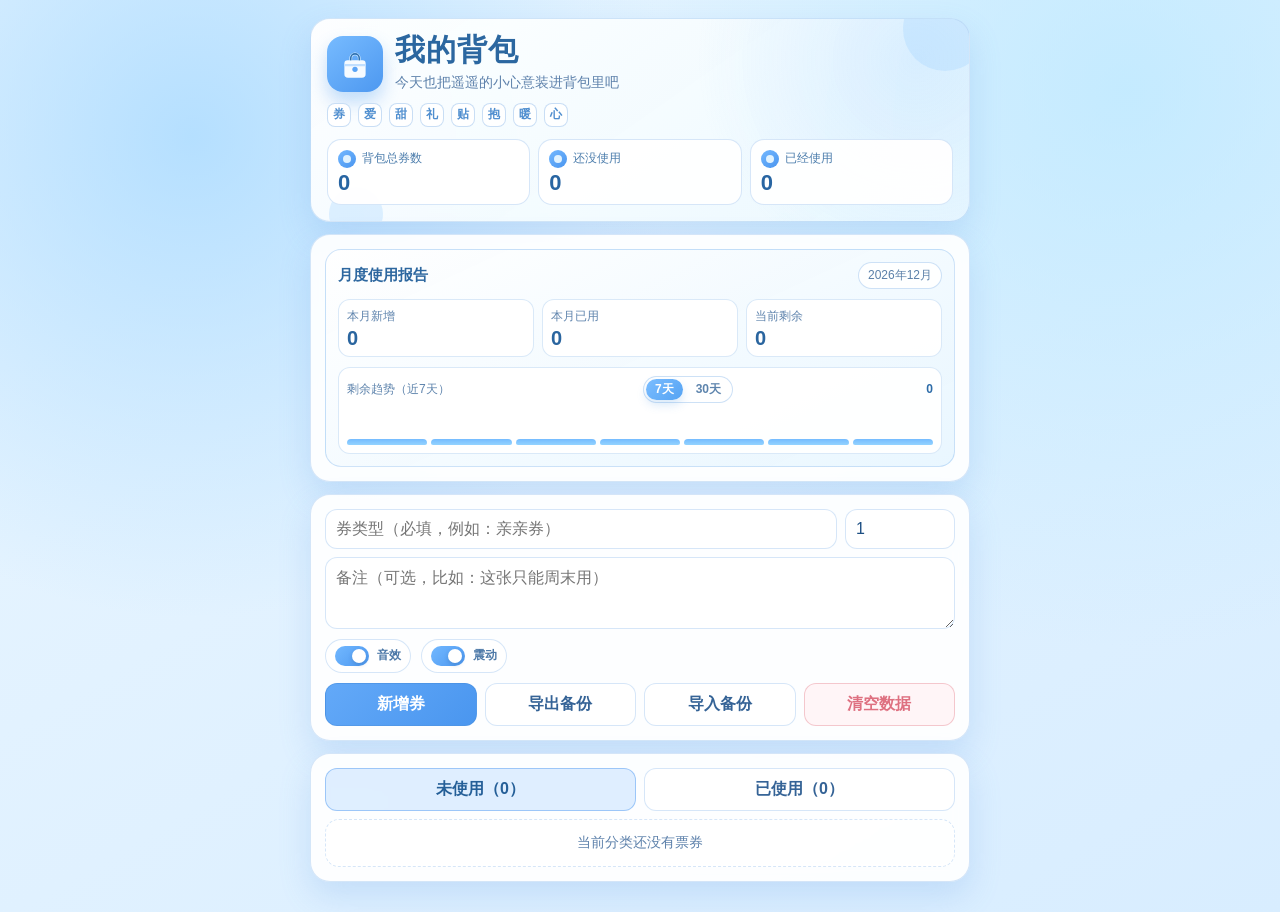
==== index.html @ 121c1538 "up" ====
<!doctype html>
<html lang="zh-CN">
<head>
  <meta charset="UTF-8" />
  <meta name="viewport" content="width=device-width,initial-scale=1,viewport-fit=cover" />
  <title>我的背包</title>
  <meta name="theme-color" content="#7cb8ff" />
  <meta name="apple-mobile-web-app-capable" content="yes" />
  <meta name="apple-mobile-web-app-status-bar-style" content="default" />
  <meta name="apple-mobile-web-app-title" content="我的背包" />
  <link rel="manifest" href="manifest.webmanifest" />
  <link rel="apple-touch-icon" href="icons/apple-touch-icon.png" />
  <style>
    :root {
      --bg-a: #eaf6ff;
      --bg-b: #d8edff;
      --card: rgba(255, 255, 255, 0.92);
      --line: rgba(92, 156, 226, 0.25);
      --text: #1d4f83;
      --sub: #5d81ab;
      --primary: #63a9f8;
      --primary-deep: #4a96ef;
      --used: #eef2f6;
      --used-line: #d5dde7;
      --danger: #de7080;
      --radius: 20px;
      --shadow: 0 14px 32px rgba(89, 152, 224, 0.2);
    }

    * { box-sizing: border-box; }

    body {
      margin: 0;
      min-height: 100vh;
      font-family: "PingFang SC", "Hiragino Sans GB", "Microsoft YaHei", sans-serif;
      color: var(--text);
      background:
        radial-gradient(circle at 15% 15%, rgba(164, 216, 255, 0.75), transparent 36%),
        radial-gradient(circle at 88% 10%, rgba(178, 230, 255, 0.62), transparent 40%),
        linear-gradient(150deg, var(--bg-a), var(--bg-b));
      padding: 18px 14px 30px;
      display: flex;
      justify-content: center;
    }

    .app {
      width: 100%;
      max-width: 660px;
      display: grid;
      gap: 12px;
    }

    .panel {
      background: var(--card);
      border: 1px solid var(--line);
      border-radius: var(--radius);
      box-shadow: var(--shadow);
      padding: 14px;
      backdrop-filter: blur(8px);
      -webkit-backdrop-filter: blur(8px);
    }

    .hero {
      position: relative;
      overflow: hidden;
      padding: 16px;
      background:
        radial-gradient(circle at 92% 20%, rgba(122, 189, 255, 0.2), transparent 35%),
        linear-gradient(145deg, rgba(255, 255, 255, 0.96), rgba(235, 248, 255, 0.95));
    }

    .hero::before,
    .hero::after {
      content: "";
      position: absolute;
      border-radius: 50%;
      pointer-events: none;
    }

    .hero::before {
      width: 84px;
      height: 84px;
      background: rgba(142, 204, 255, 0.25);
      top: -32px;
      right: -18px;
    }

    .hero::after {
      width: 54px;
      height: 54px;
      background: rgba(123, 191, 255, 0.22);
      bottom: -20px;
      left: 18px;
    }

    .hero-main {
      display: flex;
      align-items: center;
      gap: 12px;
      position: relative;
      z-index: 1;
    }

    .logo-wrap {
      width: 56px;
      height: 56px;
      border-radius: 16px;
      background: linear-gradient(140deg, #77bbff, #4d98f0);
      display: grid;
      place-items: center;
      box-shadow: 0 10px 18px rgba(73, 149, 239, 0.32);
      flex: 0 0 auto;
    }

    .title {
      margin: 0;
      font-size: 30px;
      line-height: 1;
      letter-spacing: 1px;
      color: #2b67a0;
    }

    .subtitle {
      margin: 8px 0 0;
      color: var(--sub);
      font-size: 14px;
      line-height: 1.4;
    }

    .icon-strip {
      margin-top: 10px;
      display: flex;
      gap: 7px;
      flex-wrap: wrap;
      position: relative;
      z-index: 1;
    }

    .mini-icon {
      width: 24px;
      height: 24px;
      border-radius: 8px;
      border: 1px solid rgba(89, 153, 224, 0.32);
      background: rgba(255, 255, 255, 0.95);
      display: grid;
      place-items: center;
      font-size: 12px;
      color: #4f8ecf;
      font-weight: 700;
    }

    .stats-grid {
      margin-top: 12px;
      display: grid;
      grid-template-columns: repeat(3, minmax(0, 1fr));
      gap: 8px;
      position: relative;
      z-index: 1;
    }

    .stat-card {
      border: 1px solid var(--line);
      border-radius: 14px;
      background: rgba(255, 255, 255, 0.96);
      padding: 10px;
      display: grid;
      gap: 4px;
    }

    .stat-top {
      display: flex;
      align-items: center;
      gap: 6px;
      color: #4c7dac;
      font-size: 12px;
    }

    .stat-num {
      font-size: 22px;
      font-weight: 700;
      color: #2865a2;
      line-height: 1;
    }

    .report {
      border-radius: 16px;
      border: 1px solid rgba(98, 163, 231, 0.3);
      background: linear-gradient(155deg, rgba(255,255,255,0.96), rgba(232, 246, 255, 0.95));
      padding: 12px;
      display: grid;
      gap: 10px;
    }

    .report-head {
      display: flex;
      justify-content: space-between;
      align-items: center;
      gap: 8px;
      flex-wrap: wrap;
    }

    .report-title {
      margin: 0;
      color: #2d679f;
      font-size: 15px;
      font-weight: 700;
    }

    .report-month {
      font-size: 12px;
      color: #5b80a9;
      background: rgba(255, 255, 255, 0.92);
      border: 1px solid rgba(113, 169, 228, 0.35);
      border-radius: 999px;
      padding: 4px 9px;
    }

    .report-grid {
      display: grid;
      grid-template-columns: repeat(3, minmax(0, 1fr));
      gap: 8px;
    }

    .report-box {
      background: rgba(255, 255, 255, 0.95);
      border: 1px solid rgba(113, 169, 228, 0.26);
      border-radius: 12px;
      padding: 8px;
      display: grid;
      gap: 3px;
    }

    .report-k {
      color: #5f84ad;
      font-size: 12px;
    }

    .report-v {
      color: #2a659f;
      font-weight: 700;
      font-size: 20px;
      line-height: 1;
    }

    .trend-wrap {
      background: rgba(255, 255, 255, 0.95);
      border: 1px solid rgba(113, 169, 228, 0.26);
      border-radius: 12px;
      padding: 8px;
      display: grid;
      gap: 6px;
    }

    .trend-label {
      display: flex;
      justify-content: space-between;
      align-items: center;
      font-size: 12px;
      color: #5d83ac;
      gap: 8px;
      flex-wrap: wrap;
    }

    .trend-value {
      font-weight: 700;
      color: #2d6ca8;
    }

    .trend-value.up {
      color: #2f8f68;
    }

    .trend-value.down {
      color: #cb6e79;
    }

    .trend-bars {
      height: 36px;
      display: flex;
      align-items: flex-end;
      gap: 4px;
    }

    .trend-tools {
      display: inline-flex;
      align-items: center;
      gap: 4px;
      border: 1px solid rgba(113, 169, 228, 0.35);
      border-radius: 999px;
      background: rgba(255, 255, 255, 0.92);
      padding: 2px;
    }

    .trend-btn {
      border: none;
      border-radius: 999px;
      background: transparent;
      color: #5d84ad;
      font-size: 12px;
      font-weight: 700;
      padding: 4px 9px;
      line-height: 1.1;
    }

    .trend-btn.active {
      background: linear-gradient(135deg, #7bbdff, #55a3f3);
      color: #fff;
      box-shadow: 0 5px 10px rgba(81, 153, 226, 0.22);
    }

    .trend-bar {
      flex: 1;
      min-width: 6px;
      border-radius: 6px 6px 3px 3px;
      background: linear-gradient(180deg, rgba(109, 184, 255, 0.95), rgba(121, 200, 255, 0.8));
      height: 8px;
    }

    .ico {
      width: 18px;
      height: 18px;
      border-radius: 50%;
      background: linear-gradient(140deg, #73b8ff, #4a95ef);
      position: relative;
      flex: 0 0 auto;
    }

    .ico::after {
      content: "";
      width: 8px;
      height: 8px;
      border-radius: 50%;
      background: #dff2ff;
      position: absolute;
      top: 50%;
      left: 50%;
      transform: translate(-50%, -50%);
    }

    .form-grid {
      display: grid;
      grid-template-columns: 1fr 110px;
      gap: 8px;
      margin-bottom: 8px;
    }

    .form-grid-2 {
      display: grid;
      grid-template-columns: 1fr;
      gap: 8px;
      margin-bottom: 10px;
    }

    .setting-row {
      display: flex;
      gap: 10px;
      flex-wrap: wrap;
      margin: 2px 0 10px;
    }

    .switch {
      border: 1px solid var(--line);
      border-radius: 999px;
      background: rgba(255, 255, 255, 0.94);
      padding: 6px 9px;
      display: inline-flex;
      align-items: center;
      gap: 8px;
      color: #4d79a8;
      font-size: 12px;
      font-weight: 700;
      cursor: pointer;
      user-select: none;
    }

    .switch input {
      display: none;
    }

    .switch-track {
      width: 34px;
      height: 20px;
      border-radius: 999px;
      background: #cad9ea;
      position: relative;
      transition: 180ms ease;
      flex: 0 0 auto;
    }

    .switch-track::after {
      content: "";
      width: 14px;
      height: 14px;
      border-radius: 50%;
      background: #fff;
      position: absolute;
      top: 3px;
      left: 3px;
      box-shadow: 0 2px 4px rgba(37, 79, 125, 0.22);
      transition: 180ms ease;
    }

    .switch input:checked + .switch-track {
      background: linear-gradient(135deg, #72b8ff, #4d98f0);
    }

    .switch input:checked + .switch-track::after {
      left: 17px;
    }

    input,
    textarea,
    button {
      font: inherit;
    }

    input,
    textarea {
      width: 100%;
      border: 1px solid var(--line);
      border-radius: 12px;
      background: #fff;
      padding: 10px;
      color: var(--text);
      outline: none;
    }

    input:focus,
    textarea:focus {
      border-color: rgba(74, 150, 239, 0.65);
      box-shadow: 0 0 0 3px rgba(111, 175, 252, 0.22);
    }

    textarea {
      min-height: 72px;
      resize: vertical;
    }

    .btn-row {
      display: grid;
      grid-template-columns: repeat(4, minmax(0, 1fr));
      gap: 8px;
    }

    button {
      border: 1px solid var(--line);
      border-radius: 12px;
      background: rgba(255, 255, 255, 0.95);
      padding: 10px 8px;
      color: #356396;
      font-weight: 600;
      cursor: pointer;
    }

    button.primary {
      background: linear-gradient(135deg, var(--primary), var(--primary-deep));
      color: #fff;
      border-color: rgba(76, 145, 223, 0.55);
    }

    button.danger {
      color: var(--danger);
      border-color: rgba(223, 111, 127, 0.35);
      background: #fff5f7;
    }

    .tabs {
      display: grid;
      grid-template-columns: 1fr 1fr;
      gap: 8px;
      margin-bottom: 8px;
    }

    .tab.active {
      background: rgba(108, 177, 255, 0.2);
      border-color: rgba(74, 150, 239, 0.45);
      color: #255f98;
    }

    .list {
      display: grid;
      gap: 8px;
    }

    .card {
      border: 1px solid var(--line);
      border-left: 5px solid var(--accent, #75baff);
      border-radius: 14px;
      background: #fff;
      padding: 12px 12px 10px;
      display: grid;
      gap: 8px;
      position: relative;
      overflow: hidden;
    }

    .card::before {
      content: "";
      position: absolute;
      right: -18px;
      top: -18px;
      width: 58px;
      height: 58px;
      border-radius: 50%;
      background: rgba(140, 203, 255, 0.15);
      pointer-events: none;
    }

    .card.rarity-common {
      --accent: #8fb0d1;
      border-color: #cad6e4;
    }

    .card.rarity-rare {
      --accent: #4f9bf2;
      border-color: rgba(79, 155, 242, 0.45);
      box-shadow: 0 8px 18px rgba(90, 164, 244, 0.18);
    }

    .card.rarity-epic {
      --accent: #8f7cf1;
      border-color: rgba(146, 126, 243, 0.55);
      box-shadow: 0 10px 20px rgba(141, 124, 240, 0.22);
    }

    .card.rarity-legendary {
      --accent: #f4b652;
      border-color: rgba(244, 183, 83, 0.58);
      box-shadow: 0 12px 22px rgba(244, 185, 85, 0.24);
    }

    .card.rarity-legendary::after {
      content: "";
      position: absolute;
      inset: 0;
      background-image: linear-gradient(120deg, rgba(255, 218, 160, 0.08) 0%, rgba(255, 236, 192, 0.44) 45%, rgba(255, 208, 129, 0.08) 100%);
      background-repeat: no-repeat;
      background-size: 220px 100%;
      background-position: -170px 0;
      pointer-events: none;
    }

    .card.enter.rarity-rare {
      animation: rarity-enter-rare 500ms cubic-bezier(.2,.8,.2,1) both;
    }

    .card.enter.rarity-epic {
      animation: rarity-enter-epic 560ms cubic-bezier(.2,.8,.2,1) both;
    }

    .card.enter.rarity-legendary {
      animation: rarity-enter-legendary 640ms cubic-bezier(.2,.8,.2,1) both;
    }

    .card.enter.rarity-legendary::after {
      animation: legendary-sheen 1200ms ease-out both;
    }

    @keyframes rarity-enter-rare {
      0% { opacity: 0; transform: translateY(8px) scale(0.98); }
      60% { opacity: 1; transform: translateY(-2px) scale(1.01); }
      100% { opacity: 1; transform: translateY(0) scale(1); }
    }

    @keyframes rarity-enter-epic {
      0% { opacity: 0; transform: translateY(10px) scale(0.96); filter: saturate(0.8); }
      60% { opacity: 1; transform: translateY(-3px) scale(1.02); filter: saturate(1.12); }
      100% { opacity: 1; transform: translateY(0) scale(1); filter: saturate(1); }
    }

    @keyframes rarity-enter-legendary {
      0% { opacity: 0; transform: translateY(12px) scale(0.94); }
      50% { opacity: 1; transform: translateY(-4px) scale(1.03); }
      100% { opacity: 1; transform: translateY(0) scale(1); }
    }

    @keyframes legendary-sheen {
      0% { background-position: -170px 0; opacity: 0.15; }
      20% { opacity: 0.42; }
      100% { background-position: 200px 0; opacity: 0.12; }
    }

    .ticket-notch {
      position: absolute;
      top: 42px;
      width: 16px;
      height: 16px;
      border-radius: 50%;
      background: #d8edff;
      border: 1px solid rgba(140, 183, 220, 0.35);
      pointer-events: none;
    }

    .ticket-notch.left {
      left: -9px;
    }

    .ticket-notch.right {
      right: -9px;
    }

    .ticket-perf {
      position: absolute;
      left: 14px;
      right: 14px;
      top: 49px;
      border-top: 1px dashed rgba(128, 174, 220, 0.65);
      pointer-events: none;
    }

    .ticket-corner {
      position: absolute;
      right: -24px;
      top: 9px;
      transform: rotate(33deg);
      background: linear-gradient(145deg, #93cbff, #5ca8f6);
      color: #f8fcff;
      font-size: 10px;
      letter-spacing: 1px;
      font-weight: 700;
      padding: 3px 24px;
      box-shadow: 0 7px 12px rgba(70, 142, 220, 0.25);
      pointer-events: none;
    }

    .card.rarity-common .ticket-corner {
      background: linear-gradient(145deg, #adc0d6, #8ea8c5);
    }

    .card.rarity-rare .ticket-corner {
      background: linear-gradient(145deg, #72b7ff, #4b9cf3);
    }

    .card.rarity-epic .ticket-corner {
      background: linear-gradient(145deg, #a092ff, #7f73e9);
    }

    .card.rarity-legendary .ticket-corner {
      background: linear-gradient(145deg, #ffcf72, #f2ad3c);
      color: #fffaf1;
    }

    .card.used {
      background: var(--used);
      border-color: var(--used-line);
      border-left-color: var(--accent, #9bb6d1);
      color: #69798d;
    }

    .line {
      display: flex;
      justify-content: space-between;
      gap: 8px;
      align-items: center;
      flex-wrap: wrap;
    }

    .ticket-name {
      display: flex;
      align-items: center;
      gap: 6px;
      font-weight: 700;
    }

    .ticket-name .icon {
      width: 18px;
      height: 18px;
      border-radius: 50%;
      background: linear-gradient(140deg, #6fb5ff, #4c94ed);
      position: relative;
      flex: 0 0 auto;
    }

    .ticket-name .icon::after {
      content: "";
      width: 7px;
      height: 7px;
      border-radius: 50%;
      background: #dff2ff;
      position: absolute;
      top: 50%;
      left: 50%;
      transform: translate(-50%, -50%);
    }

    .ticket-stamp {
      width: 30px;
      height: 30px;
      border-radius: 10px;
      border: 1px solid rgba(255, 255, 255, 0.7);
      background: var(--stamp-bg, linear-gradient(145deg, #7abfff, #4d98f0));
      box-shadow: 0 8px 15px rgba(78, 145, 220, 0.25);
      display: grid;
      place-items: center;
      color: #fff;
      font-size: 13px;
      font-weight: 700;
      position: relative;
      isolation: isolate;
      overflow: hidden;
      flex: 0 0 auto;
    }

    .ticket-stamp svg {
      width: 18px;
      height: 18px;
      display: block;
      fill: currentColor;
      stroke: currentColor;
      stroke-width: 1.8;
      stroke-linecap: round;
      stroke-linejoin: round;
    }

    .ticket-stamp::before {
      content: "";
      position: absolute;
      inset: 0;
      background-image: var(--stamp-pattern, linear-gradient(135deg, rgba(255,255,255,0.3), transparent 60%));
      opacity: 0.55;
      z-index: -1;
    }

    .card.used .ticket-stamp {
      filter: grayscale(0.55);
      box-shadow: none;
    }

    .pill-used {
      display: inline-block;
      border-radius: 999px;
      border: 1px solid #b8c1cd;
      background: #f5f7fa;
      color: #7b8797;
      font-size: 12px;
      padding: 5px 10px;
    }

    .meta {
      font-size: 12px;
      color: var(--sub);
      display: grid;
      gap: 4px;
    }

    .card.used .meta {
      color: #8090a3;
    }

    .remark {
      font-size: 13px;
      line-height: 1.4;
      color: #3f6f9f;
      white-space: pre-wrap;
      word-break: break-word;
    }

    .card.used .remark {
      color: #728399;
    }

    .empty {
      border: 1px dashed var(--line);
      border-radius: 14px;
      padding: 14px;
      text-align: center;
      color: var(--sub);
      font-size: 14px;
      background: rgba(255, 255, 255, 0.7);
    }

    .fx-layer {
      pointer-events: none;
      position: fixed;
      inset: 0;
      overflow: hidden;
      z-index: 20;
    }

    .particle {
      position: absolute;
      width: 8px;
      height: 8px;
      opacity: 0;
      animation: particle-fall 850ms ease-out forwards;
    }

    .particle.star {
      width: 10px;
      height: 10px;
      clip-path: polygon(50% 0%, 61% 36%, 98% 36%, 69% 57%, 79% 94%, 50% 72%, 21% 94%, 31% 57%, 2% 36%, 39% 36%);
      border-radius: 0;
      box-shadow: 0 0 6px rgba(109, 180, 255, 0.45);
    }

    .particle.bubble {
      width: 9px;
      height: 9px;
      border-radius: 50%;
      border: 1px solid rgba(255, 255, 255, 0.65);
      box-shadow: inset 0 0 3px rgba(255, 255, 255, 0.5);
    }

    .fly-ticket {
      position: fixed;
      width: 52px;
      height: 30px;
      border-radius: 9px;
      border: 1px solid rgba(101, 173, 248, 0.55);
      background:
        linear-gradient(165deg, rgba(255,255,255,0.95), rgba(222, 243, 255, 0.96));
      box-shadow: 0 8px 15px rgba(58, 124, 196, 0.2);
      pointer-events: none;
      z-index: 28;
      animation: fly-ticket 620ms cubic-bezier(.22,.8,.22,1) forwards;
    }

    .fly-ticket::before {
      content: "";
      position: absolute;
      left: 9px;
      right: 9px;
      top: 14px;
      border-top: 1px dashed rgba(106, 168, 231, 0.8);
    }

    @keyframes fly-ticket {
      0% {
        transform: translate3d(0, 0, 0) scale(0.9) rotate(0deg);
        opacity: 0;
      }
      20% {
        opacity: 0.98;
      }
      100% {
        transform: translate3d(var(--tx), var(--ty), 0) scale(0.5) rotate(var(--rot));
        opacity: 0;
      }
    }

    @keyframes particle-fall {
      0% {
        transform: translate3d(0, 0, 0) scale(1);
        opacity: 0.95;
      }
      100% {
        transform: translate3d(var(--dx), var(--dy), 0) rotate(var(--rot)) scale(0.72);
        opacity: 0;
      }
    }

    .password-mask {
      position: fixed;
      inset: 0;
      background: rgba(14, 39, 66, 0.44);
      display: grid;
      place-items: center;
      z-index: 50;
      padding: 16px;
    }

    .password-mask[hidden] {
      display: none;
    }

    .password-dialog {
      width: min(380px, 100%);
      background: #fff;
      border-radius: 16px;
      border: 1px solid rgba(89, 153, 224, 0.28);
      box-shadow: 0 18px 40px rgba(20, 69, 115, 0.28);
      padding: 14px;
      display: grid;
      gap: 8px;
    }

    .password-title {
      margin: 0;
      color: #2f689e;
      font-size: 17px;
    }

    .password-help {
      margin: 0;
      color: #5d81ab;
      font-size: 13px;
    }

    .password-actions {
      display: grid;
      grid-template-columns: 1fr 1fr;
      gap: 8px;
      margin-top: 2px;
    }

    @media (max-width: 560px) {
      .title {
        font-size: 26px;
      }

      .stats-grid {
        grid-template-columns: 1fr;
      }

      .report-grid {
        grid-template-columns: 1fr;
      }

      .btn-row {
        grid-template-columns: repeat(2, minmax(0, 1fr));
      }

      .form-grid {
        grid-template-columns: 1fr;
      }
    }
  </style>
</head>
<body>
  <div id="fxLayer" class="fx-layer"></div>
  <main class="app">
    <section class="panel hero">
      <div class="hero-main">
        <div class="logo-wrap" aria-hidden="true">
          <svg viewBox="0 0 64 64" width="34" height="34" role="img">
            <path d="M18 25h28a6 6 0 0 1 6 6v20a7 7 0 0 1-7 7H19a7 7 0 0 1-7-7V31a6 6 0 0 1 6-6z" fill="#f6fbff" />
            <path d="M24 24v-3a8 8 0 1 1 16 0v3" fill="none" stroke="#dff2ff" stroke-width="5" stroke-linecap="round" />
            <path d="M24 24v-3a8 8 0 1 1 16 0v3" fill="none" stroke="#2f72b2" stroke-width="3" stroke-linecap="round" />
            <path d="M12 34h40" stroke="#c0dfff" stroke-width="4" />
            <circle cx="32" cy="42" r="5" fill="#5aa4f6" />
          </svg>
        </div>
        <div>
          <h1 class="title">我的背包</h1>
          <p class="subtitle">今天也把遥遥的小心意装进背包里吧</p>
        </div>
      </div>

      <div class="icon-strip" aria-hidden="true">
        <span class="mini-icon">券</span>
        <span class="mini-icon">爱</span>
        <span class="mini-icon">甜</span>
        <span class="mini-icon">礼</span>
        <span class="mini-icon">贴</span>
        <span class="mini-icon">抱</span>
        <span class="mini-icon">暖</span>
        <span class="mini-icon">心</span>
      </div>

      <div class="stats-grid">
        <article class="stat-card">
          <div class="stat-top"><span class="ico" aria-hidden="true"></span>背包总券数</div>
          <div class="stat-num" id="totalCount">0</div>
        </article>
        <article class="stat-card">
          <div class="stat-top"><span class="ico" aria-hidden="true"></span>还没使用</div>
          <div class="stat-num" id="newCount">0</div>
        </article>
        <article class="stat-card">
          <div class="stat-top"><span class="ico" aria-hidden="true"></span>已经使用</div>
          <div class="stat-num" id="usedCount">0</div>
        </article>
      </div>
    </section>

    <section class="panel">
      <div class="report">
        <div class="report-head">
          <h2 class="report-title">月度使用报告</h2>
          <span class="report-month" id="reportMonth">-</span>
        </div>
        <div class="report-grid">
          <div class="report-box">
            <span class="report-k">本月新增</span>
            <span class="report-v" id="monthAdded">0</span>
          </div>
          <div class="report-box">
            <span class="report-k">本月已用</span>
            <span class="report-v" id="monthUsed">0</span>
          </div>
          <div class="report-box">
            <span class="report-k">当前剩余</span>
            <span class="report-v" id="monthRemain">0</span>
          </div>
        </div>
        <div class="trend-wrap">
          <div class="trend-label">
            <span id="trendPeriodLabel">剩余趋势（近7天）</span>
            <div class="trend-tools">
              <button id="trend7Btn" class="trend-btn active" type="button">7天</button>
              <button id="trend30Btn" class="trend-btn" type="button">30天</button>
            </div>
            <span class="trend-value" id="monthTrendText">0</span>
          </div>
          <div class="trend-bars" id="trendBars"></div>
        </div>
      </div>
    </section>

    <section class="panel">
      <div class="form-grid">
        <input id="typeInput" list="typeOptions" placeholder="券类型（必填，例如：亲亲券）" />
        <input id="quantityInput" type="number" min="1" step="1" value="1" aria-label="发放数量" />
      </div>
      <datalist id="typeOptions">
        <option value="亲亲券"></option>
        <option value="贴贴券"></option>
        <option value="按摩券"></option>
        <option value="礼物券"></option>
        <option value="牵手散步券"></option>
        <option value="夸夸券"></option>
        <option value="和好券"></option>
      </datalist>
      <div class="form-grid-2">
        <textarea id="noteInput" placeholder="备注（可选，比如：这张只能周末用）"></textarea>
      </div>
      <div class="setting-row">
        <label class="switch" for="soundToggle">
          <input id="soundToggle" type="checkbox" checked />
          <span class="switch-track" aria-hidden="true"></span>
          <span>音效</span>
        </label>
        <label class="switch" for="hapticToggle">
          <input id="hapticToggle" type="checkbox" checked />
          <span class="switch-track" aria-hidden="true"></span>
          <span>震动</span>
        </label>
      </div>
      <div class="btn-row">
        <button class="primary" id="addBtn">新增券</button>
        <button id="exportBtn">导出备份</button>
        <button id="importBtn">导入备份</button>
        <button class="danger" id="clearBtn">清空数据</button>
      </div>
      <input id="importFile" type="file" accept="application/json" hidden />
    </section>

    <section class="panel">
      <div class="tabs">
        <button class="tab active" data-tab="NEW" id="newTab">未使用</button>
        <button class="tab" data-tab="USED" id="usedTab">已使用</button>
      </div>
      <div id="list" class="list"></div>
    </section>
  </main>
  <div class="password-mask" id="passwordMask" hidden>
    <div class="password-dialog">
      <h2 class="password-title">输入使用密码</h2>
      <p class="password-help">验证通过后才会把这张券标记为已使用</p>
      <input id="passwordInput" type="password" autocomplete="off" placeholder="请输入密码" />
      <div class="password-actions">
        <button id="passwordCancel" type="button">取消</button>
        <button id="passwordConfirm" class="primary" type="button">确认使用</button>
      </div>
    </div>
  </div>

  <script>
    const STORAGE_KEY = "my-backpack-v2";
    const SETTINGS_KEY = "my-backpack-settings-v1";
    const USE_PASSWORD = "004088";

    const typeInput = document.getElementById("typeInput");
    const quantityInput = document.getElementById("quantityInput");
    const noteInput = document.getElementById("noteInput");
    const addBtn = document.getElementById("addBtn");
    const exportBtn = document.getElementById("exportBtn");
    const importBtn = document.getElementById("importBtn");
    const importFile = document.getElementById("importFile");
    const clearBtn = document.getElementById("clearBtn");
    const listEl = document.getElementById("list");
    const soundToggleEl = document.getElementById("soundToggle");
    const hapticToggleEl = document.getElementById("hapticToggle");
    const fxLayerEl = document.getElementById("fxLayer");
    const passwordMaskEl = document.getElementById("passwordMask");
    const passwordInputEl = document.getElementById("passwordInput");
    const passwordCancelEl = document.getElementById("passwordCancel");
    const passwordConfirmEl = document.getElementById("passwordConfirm");

    const totalCountEl = document.getElementById("totalCount");
    const usedCountEl = document.getElementById("usedCount");
    const newCountEl = document.getElementById("newCount");
    const reportMonthEl = document.getElementById("reportMonth");
    const monthAddedEl = document.getElementById("monthAdded");
    const monthUsedEl = document.getElementById("monthUsed");
    const monthRemainEl = document.getElementById("monthRemain");
    const monthTrendTextEl = document.getElementById("monthTrendText");
    const trendBarsEl = document.getElementById("trendBars");
    const trendPeriodLabelEl = document.getElementById("trendPeriodLabel");
    const trend7Btn = document.getElementById("trend7Btn");
    const trend30Btn = document.getElementById("trend30Btn");

    const newTab = document.getElementById("newTab");
    const usedTab = document.getElementById("usedTab");

    let tickets = [];
    let activeTab = "NEW";
    let audioCtx = null;
    let settings = { sound: true, haptic: true };
    let trendDays = 7;

    function hashType(type) {
      let h = 0;
      for (let i = 0; i < type.length; i += 1) h = (h * 31 + type.charCodeAt(i)) | 0;
      return Math.abs(h);
    }

    function getRaritySpec(type) {
      if (type.includes("和好")) return { key: "legendary", label: "传说" };
      if (type.includes("贴贴")) return { key: "epic", label: "史诗" };
      if (type.includes("亲亲") || type.includes("礼物")) return { key: "rare", label: "稀有" };
      return { key: "common", label: "普通" };
    }

    function getTypeVisual(type) {
      const palettes = [
        {
          accent: "#66aefa",
          bg: "linear-gradient(145deg, #84c5ff, #4f9bee)",
          pattern: "radial-gradient(circle at 25% 25%, rgba(255,255,255,0.34), transparent 33%), linear-gradient(145deg, rgba(255,255,255,0.25), transparent 60%)"
        },
        {
          accent: "#7eb0ff",
          bg: "linear-gradient(145deg, #96c4ff, #6f9ef4)",
          pattern: "repeating-linear-gradient(45deg, rgba(255,255,255,0.32), rgba(255,255,255,0.32) 5px, transparent 5px, transparent 10px)"
        },
        {
          accent: "#6eb8d8",
          bg: "linear-gradient(145deg, #89d5ef, #61accf)",
          pattern: "repeating-radial-gradient(circle at 35% 35%, rgba(255,255,255,0.3), rgba(255,255,255,0.3) 3px, transparent 3px, transparent 8px)"
        },
        {
          accent: "#7ea9d8",
          bg: "linear-gradient(145deg, #9bbce4, #6f95c8)",
          pattern: "linear-gradient(135deg, rgba(255,255,255,0.25), transparent 55%), linear-gradient(45deg, rgba(255,255,255,0.2), transparent 45%)"
        }
      ];

      let iconType = "gift";
      if (type.includes("亲")) iconType = "kiss";
      else if (type.includes("贴") || type.includes("抱")) iconType = "hug";
      else if (type.includes("按")) iconType = "massage";
      else if (type.includes("和好") || type.includes("和")) iconType = "heart";
      const style = palettes[hashType(type) % palettes.length];
      return { iconType, ...style };
    }

    function getTicketIconSvg(iconType) {
      const map = {
        kiss: "<svg viewBox='0 0 24 24' aria-hidden='true'><path d='M5 9.6c1.7-1.4 3.8-1.4 5.4.3-1.6 1.8-3.6 2-5.4.3M19 9.6c-1.7-1.4-3.8-1.4-5.4.3 1.6 1.8 3.6 2 5.4.3'/><path d='M7.4 15.8c1.3 1.1 2.9 1.7 4.6 1.7s3.3-.6 4.6-1.7'/></svg>",
        hug: "<svg viewBox='0 0 24 24' aria-hidden='true'><circle cx='8' cy='8.3' r='2.3'/><circle cx='16' cy='8.3' r='2.3'/><path d='M4.6 18c.2-2.7 2.2-4.4 4.8-4.4h.9l1.7 2.2 1.7-2.2h.9c2.6 0 4.6 1.7 4.8 4.4'/><path d='M7.8 15.2c1.2.9 2.6 1.3 4.2 1.3s3-.4 4.2-1.3'/></svg>",
        massage: "<svg viewBox='0 0 24 24' aria-hidden='true'><path d='M9 12.5v-5a1.6 1.6 0 1 1 3.2 0v4.1'/><path d='M12.2 11.6v-5a1.6 1.6 0 1 1 3.2 0v5.2'/><path d='M15.4 12v-4a1.5 1.5 0 1 1 3 0v6.1c0 2.6-1.7 4.9-4.2 5.6l-2.4.7a5 5 0 0 1-6.2-3.4L4.8 14a1.8 1.8 0 1 1 3.4-1.1l.8 2.3'/></svg>",
        heart: "<svg viewBox='0 0 24 24' aria-hidden='true'><path d='M12 20c-3.9-2.5-7-5-7-9.1 0-2.4 1.9-4.3 4.3-4.3 1.3 0 2.5.6 3.2 1.6.7-1 1.9-1.6 3.2-1.6 2.4 0 4.3 1.9 4.3 4.3 0 4.1-3.1 6.6-7 9.1z'/><path d='M12 9.3v4.7M9.7 11.7h4.6'/></svg>",
        gift: "<svg viewBox='0 0 24 24' aria-hidden='true'><path d='M4 10.5h16v9.5H4z'/><path d='M2.8 8h18.4v2.5H2.8z'/><path d='M12 8v12'/><path d='M8.8 8s-2.4-.1-2.4-2.2c0-1.3 1-2.3 2.3-2.3 2.1 0 3.3 2.8 3.3 4.5'/><path d='M15.2 8s2.4-.1 2.4-2.2c0-1.3-1-2.3-2.3-2.3-2.1 0-3.3 2.8-3.3 4.5'/></svg>"
      };
      return map[iconType] || map.gift;
    }

    function ensureAudioCtx() {
      if (!audioCtx) {
        const Ctx = window.AudioContext || window.webkitAudioContext;
        if (Ctx) audioCtx = new Ctx();
      }
      if (audioCtx && audioCtx.state === "suspended") audioCtx.resume().catch(() => {});
      return audioCtx;
    }

    function playTone(ctx, freq, startAt, duration, gain, wave) {
      const osc = ctx.createOscillator();
      const amp = ctx.createGain();
      osc.type = wave;
      osc.frequency.setValueAtTime(freq, startAt);
      amp.gain.setValueAtTime(0.0001, startAt);
      amp.gain.exponentialRampToValueAtTime(gain, startAt + 0.02);
      amp.gain.exponentialRampToValueAtTime(0.0001, startAt + duration);
      osc.connect(amp);
      amp.connect(ctx.destination);
      osc.start(startAt);
      osc.stop(startAt + duration + 0.03);
    }

    function playSound(kind) {
      if (!settings.sound) return;
      const ctx = ensureAudioCtx();
      if (!ctx) return;
      const now = ctx.currentTime;
      if (kind === "add") {
        playTone(ctx, 640, now, 0.11, 0.08, "sine");
        playTone(ctx, 880, now + 0.09, 0.13, 0.07, "triangle");
      } else if (kind === "use") {
        playTone(ctx, 760, now, 0.1, 0.08, "triangle");
        playTone(ctx, 980, now + 0.08, 0.11, 0.09, "sine");
      }
    }

    function haptic(kind) {
      if (!settings.haptic) return;
      if (!navigator.vibrate) return;
      const pattern = kind === "use" ? [16, 26, 18] : [18];
      navigator.vibrate(pattern);
    }

    function burstAt(x, y, colors, count, shape) {
      for (let i = 0; i < count; i += 1) {
        const piece = document.createElement("span");
        piece.className = `particle ${shape}`;
        const angle = (Math.PI * 2 * i) / count + (Math.random() - 0.5) * 0.5;
        const distance = 36 + Math.random() * 86;
        const dx = Math.cos(angle) * distance;
        const dy = Math.sin(angle) * distance + 40 + Math.random() * 55;
        piece.style.left = `${x + (Math.random() - 0.5) * 12}px`;
        piece.style.top = `${y + (Math.random() - 0.5) * 12}px`;
        piece.style.background = colors[Math.floor(Math.random() * colors.length)];
        piece.style.setProperty("--dx", `${dx.toFixed(1)}px`);
        piece.style.setProperty("--dy", `${dy.toFixed(1)}px`);
        piece.style.setProperty("--rot", `${Math.floor(Math.random() * 420 - 210)}deg`);
        fxLayerEl.appendChild(piece);
        setTimeout(() => piece.remove(), 860);
      }
    }

    function launchParticles(target, kind) {
      if (!target) return;
      const rect = target.getBoundingClientRect();
      const x = rect.left + rect.width / 2;
      const y = rect.top + rect.height / 2;
      const colors = kind === "use" ? ["#66b2ff", "#4d9bf1", "#8ec9ff", "#d5eaff"] : ["#63d8bf", "#7de4cd", "#a8efdf", "#d7fbf2"];
      const count = kind === "use" ? 26 : 20;
      const shape = kind === "use" ? "star" : "bubble";
      burstAt(x, y, colors, count, shape);
    }

    function runBatchFlyAnimation(originEl, quantity) {
      if (!originEl || quantity <= 1) return;
      const from = originEl.getBoundingClientRect();
      const to = newCountEl.getBoundingClientRect();
      const total = Math.min(quantity, 8);

      for (let i = 0; i < total; i += 1) {
        const ghost = document.createElement("span");
        ghost.className = "fly-ticket";
        const startX = from.left + from.width / 2 - 26 + (Math.random() - 0.5) * 20;
        const startY = from.top + from.height / 2 - 15 + (Math.random() - 0.5) * 14;
        const endX = to.left + to.width / 2 - 26;
        const endY = to.top + to.height / 2 - 15;
        ghost.style.left = `${startX}px`;
        ghost.style.top = `${startY}px`;
        ghost.style.setProperty("--tx", `${(endX - startX).toFixed(1)}px`);
        ghost.style.setProperty("--ty", `${(endY - startY).toFixed(1)}px`);
        ghost.style.setProperty("--rot", `${Math.floor(Math.random() * 20 - 10)}deg`);
        ghost.style.animationDelay = `${i * 70}ms`;
        fxLayerEl.appendChild(ghost);
        setTimeout(() => ghost.remove(), 820 + i * 70);
      }
    }

    function askPassword() {
      return new Promise((resolve) => {
        passwordMaskEl.hidden = false;
        passwordInputEl.value = "";
        passwordInputEl.focus();

        const cleanup = () => {
          passwordMaskEl.hidden = true;
          passwordCancelEl.removeEventListener("click", onCancel);
          passwordConfirmEl.removeEventListener("click", onConfirm);
          passwordMaskEl.removeEventListener("click", onMaskClick);
          passwordInputEl.removeEventListener("keydown", onEnter);
        };

        const onCancel = () => {
          cleanup();
          resolve(null);
        };

        const onConfirm = () => {
          const val = passwordInputEl.value;
          cleanup();
          resolve(val);
        };

        const onMaskClick = (event) => {
          if (event.target === passwordMaskEl) onCancel();
        };

        const onEnter = (event) => {
          if (event.key === "Enter") onConfirm();
          if (event.key === "Escape") onCancel();
        };

        passwordCancelEl.addEventListener("click", onCancel);
        passwordConfirmEl.addEventListener("click", onConfirm);
        passwordMaskEl.addEventListener("click", onMaskClick);
        passwordInputEl.addEventListener("keydown", onEnter);
      });
    }

    function saveSettings() {
      localStorage.setItem(SETTINGS_KEY, JSON.stringify(settings));
    }

    function loadSettings() {
      try {
        const raw = JSON.parse(localStorage.getItem(SETTINGS_KEY) || "{}");
        settings = {
          sound: raw.sound !== false,
          haptic: raw.haptic !== false
        };
      } catch {
        settings = { sound: true, haptic: true };
      }
    }

    function renderSettings() {
      soundToggleEl.checked = settings.sound;
      hapticToggleEl.checked = settings.haptic;
    }

    function uid() {
      if (window.crypto && window.crypto.randomUUID) return window.crypto.randomUUID();
      return `${Date.now()}-${Math.random().toString(16).slice(2, 10)}`;
    }

    function formatTime(ts) {
      if (!ts) return "-";
      const d = new Date(ts);
      return d.toLocaleString("zh-CN", {
        year: "numeric",
        month: "2-digit",
        day: "2-digit",
        hour: "2-digit",
        minute: "2-digit"
      });
    }

    function save() {
      localStorage.setItem(STORAGE_KEY, JSON.stringify(tickets));
    }

    function isValidTicket(item) {
      if (!item || typeof item !== "object") return false;
      if (typeof item.id !== "string" || item.id.length === 0) return false;
      if (typeof item.type !== "string" || item.type.trim().length === 0) return false;
      if (item.status !== "NEW" && item.status !== "USED") return false;
      if (typeof item.issuedAt !== "string" || Number.isNaN(Date.parse(item.issuedAt))) return false;
      if (item.usedAt != null && (typeof item.usedAt !== "string" || Number.isNaN(Date.parse(item.usedAt)))) return false;
      if (typeof item.note !== "string") return false;
      return true;
    }

    function normalizeTicket(item) {
      return {
        id: item.id,
        type: item.type.trim(),
        note: item.note,
        status: item.status,
        issuedAt: item.issuedAt,
        usedAt: item.status === "USED" ? item.usedAt || item.issuedAt : null
      };
    }

    function load() {
      try {
        const raw = JSON.parse(localStorage.getItem(STORAGE_KEY) || "[]");
        if (!Array.isArray(raw)) {
          tickets = [];
          return;
        }
        tickets = raw.filter(isValidTicket).map(normalizeTicket);
      } catch {
        tickets = [];
      }
    }

    function sortedByIssuedDesc(items) {
      return [...items].sort((a, b) => new Date(b.issuedAt) - new Date(a.issuedAt));
    }

    function counts() {
      const total = tickets.length;
      const used = tickets.filter((x) => x.status === "USED").length;
      return { total, used, fresh: total - used };
    }

    function remainingAt(timePoint) {
      return tickets.filter((x) => {
        const issued = new Date(x.issuedAt).getTime();
        const used = x.usedAt ? new Date(x.usedAt).getTime() : null;
        if (issued > timePoint) return false;
        if (used == null) return true;
        return used > timePoint;
      }).length;
    }

    function getMonthReport(periodDays) {
      const now = new Date();
      const monthStart = new Date(now.getFullYear(), now.getMonth(), 1);
      const monthStartTs = monthStart.getTime();
      const nextMonthStartTs = new Date(now.getFullYear(), now.getMonth() + 1, 1).getTime();
      const inThisMonth = (ts) => ts >= monthStartTs && ts < nextMonthStartTs;

      const added = tickets.filter((x) => inThisMonth(new Date(x.issuedAt).getTime())).length;
      const used = tickets.filter((x) => x.usedAt && inThisMonth(new Date(x.usedAt).getTime())).length;
      const remainNow = tickets.filter((x) => x.status === "NEW").length;
      const remainAtStart = remainingAt(monthStartTs - 1);
      const delta = remainNow - remainAtStart;

      const bars = [];
      for (let i = periodDays - 1; i >= 0; i -= 1) {
        const day = new Date(now.getFullYear(), now.getMonth(), now.getDate() - i, 23, 59, 59, 999);
        bars.push(remainingAt(day.getTime()));
      }

      return {
        monthLabel: `${now.getFullYear()}年${now.getMonth() + 1}月`,
        added,
        used,
        remainNow,
        delta,
        bars
      };
    }

    function renderStats() {
      const c = counts();
      totalCountEl.textContent = String(c.total);
      usedCountEl.textContent = String(c.used);
      newCountEl.textContent = String(c.fresh);
      newTab.textContent = `未使用（${c.fresh}）`;
      usedTab.textContent = `已使用（${c.used}）`;
    }

    function renderMonthReport() {
      const report = getMonthReport(trendDays);
      reportMonthEl.textContent = report.monthLabel;
      monthAddedEl.textContent = String(report.added);
      monthUsedEl.textContent = String(report.used);
      monthRemainEl.textContent = String(report.remainNow);
      trendPeriodLabelEl.textContent = `剩余趋势（近${trendDays}天）`;
      trend7Btn.classList.toggle("active", trendDays === 7);
      trend30Btn.classList.toggle("active", trendDays === 30);

      const sign = report.delta > 0 ? "+" : "";
      monthTrendTextEl.textContent = `${sign}${report.delta}`;
      monthTrendTextEl.classList.toggle("up", report.delta > 0);
      monthTrendTextEl.classList.toggle("down", report.delta < 0);

      const max = Math.max(...report.bars, 1);
      trendBarsEl.innerHTML = "";
      report.bars.forEach((v) => {
        const bar = document.createElement("span");
        bar.className = "trend-bar";
        const h = Math.max(6, Math.round((v / max) * 32));
        bar.style.height = `${h}px`;
        bar.title = `剩余 ${v}`;
        trendBarsEl.appendChild(bar);
      });
    }

    function setTab(tab) {
      activeTab = tab;
      newTab.classList.toggle("active", tab === "NEW");
      usedTab.classList.toggle("active", tab === "USED");
      renderStats();
      renderMonthReport();
      renderList();
    }

    async function useTicket(id, triggerEl) {
      const target = tickets.find((x) => x.id === id);
      if (!target || target.status !== "NEW") return;
      if (settings.sound) ensureAudioCtx();

      const input = await askPassword();
      if (input === null) return;
      if (input !== USE_PASSWORD) {
        window.alert("密码不正确，不能使用这张券");
        return;
      }

      target.status = "USED";
      target.usedAt = new Date().toISOString();
      save();
      renderAll();
      launchParticles(triggerEl, "use");
      haptic("use");
      playSound("use");
    }

    function renderList() {
      const current = sortedByIssuedDesc(tickets.filter((x) => x.status === activeTab));
      listEl.innerHTML = "";

      if (current.length === 0) {
        const empty = document.createElement("div");
        empty.className = "empty";
        empty.textContent = "当前分类还没有票券";
        listEl.appendChild(empty);
        return;
      }

      current.forEach((ticket) => {
        const card = document.createElement("article");
        const rarity = getRaritySpec(ticket.type);
        const needsEnter = rarity.key === "rare" || rarity.key === "epic" || rarity.key === "legendary";
        card.className = `card rarity-${rarity.key} ${ticket.status === "USED" ? "used" : ""} ${needsEnter ? "enter" : ""}`;
        if (needsEnter) card.style.animationDelay = `${Math.min(6, listEl.children.length) * 70}ms`;
        const corner = document.createElement("span");
        corner.className = "ticket-corner";
        corner.textContent = rarity.label;
        const notchLeft = document.createElement("span");
        notchLeft.className = "ticket-notch left";
        const notchRight = document.createElement("span");
        notchRight.className = "ticket-notch right";
        const perf = document.createElement("span");
        perf.className = "ticket-perf";

        const line1 = document.createElement("div");
        line1.className = "line";

        const name = document.createElement("div");
        const visual = getTypeVisual(ticket.type);
        name.className = "ticket-name";
        const stamp = document.createElement("span");
        stamp.className = "ticket-stamp";
        stamp.setAttribute("aria-hidden", "true");
        stamp.style.setProperty("--stamp-bg", visual.bg);
        stamp.style.setProperty("--stamp-pattern", visual.pattern);
        stamp.innerHTML = getTicketIconSvg(visual.iconType);

        const titleText = document.createElement("span");
        titleText.textContent = ticket.type;
        name.appendChild(stamp);
        name.appendChild(titleText);
        card.style.setProperty("--accent", visual.accent);

        if (ticket.status === "NEW") {
          const actionBtn = document.createElement("button");
          actionBtn.textContent = "使用";
          actionBtn.className = "primary";
          actionBtn.addEventListener("click", (event) => useTicket(ticket.id, event.currentTarget));
          line1.appendChild(name);
          line1.appendChild(actionBtn);
        } else {
          const usedBadge = document.createElement("span");
          usedBadge.className = "pill-used";
          usedBadge.textContent = "已使用";
          line1.appendChild(name);
          line1.appendChild(usedBadge);
        }

        const meta = document.createElement("div");
        meta.className = "meta";
        meta.innerHTML = `
          <span>发放时间：${formatTime(ticket.issuedAt)}</span>
          ${ticket.status === "USED" ? `<span>使用时间：${formatTime(ticket.usedAt)}</span>` : ""}
        `;

        card.appendChild(line1);
        card.appendChild(meta);

        if (ticket.note.trim()) {
          const note = document.createElement("div");
          note.className = "remark";
          note.textContent = `备注：${ticket.note}`;
          card.appendChild(note);
        }

        card.appendChild(corner);
        card.appendChild(notchLeft);
        card.appendChild(notchRight);
        card.appendChild(perf);
        listEl.appendChild(card);
      });
    }

    function renderAll() {
      renderStats();
      renderMonthReport();
      renderList();
    }

    function addTickets() {
      if (settings.sound) ensureAudioCtx();
      const type = typeInput.value.trim();
      const quantity = Math.max(1, Number.parseInt(quantityInput.value, 10) || 1);
      const note = noteInput.value.trim();

      if (!type) {
        alert("券类型不能为空");
        typeInput.focus();
        return;
      }

      const now = new Date().toISOString();
      for (let i = 0; i < quantity; i += 1) {
        tickets.push({
          id: uid(),
          type,
          note,
          status: "NEW",
          issuedAt: now,
          usedAt: null
        });
      }

      save();
      setTab("NEW");
      runBatchFlyAnimation(addBtn, quantity);
      launchParticles(addBtn, "add");
      haptic("add");
      playSound("add");
      typeInput.value = "";
      noteInput.value = "";
      quantityInput.value = "1";
    }

    function exportBackup() {
      const payload = JSON.stringify(tickets, null, 2);
      const blob = new Blob([payload], { type: "application/json" });
      const href = URL.createObjectURL(blob);
      const a = document.createElement("a");
      const d = new Date();
      const stamp = `${d.getFullYear()}${String(d.getMonth() + 1).padStart(2, "0")}${String(d.getDate()).padStart(2, "0")}-${String(d.getHours()).padStart(2, "0")}${String(d.getMinutes()).padStart(2, "0")}`;
      a.href = href;
      a.download = `my-backpack-${stamp}.json`;
      a.click();
      URL.revokeObjectURL(href);
    }

    async function importBackup(file) {
      const text = await file.text();
      let parsed;
      try {
        parsed = JSON.parse(text);
      } catch {
        alert("JSON 格式有问题，导入失败");
        return;
      }

      if (!Array.isArray(parsed)) {
        alert("备份文件必须是数组格式");
        return;
      }

      if (!parsed.every(isValidTicket)) {
        alert("文件里有不合法的票券数据，导入失败");
        return;
      }

      tickets = parsed.map(normalizeTicket);
      save();
      setTab("NEW");
      alert("导入成功，背包已恢复");
    }

    function clearAll() {
      const first = window.confirm("危险操作：确定要清空所有票券吗？");
      if (!first) return;
      const second = window.confirm("再确认一次：清空后需要靠备份才能恢复，继续吗？");
      if (!second) return;
      const third = window.confirm("最后确认：真的真的要清空吗？");
      if (!third) return;

      tickets = [];
      save();
      renderAll();
      alert("已清空完成");
    }

    addBtn.addEventListener("click", addTickets);
    newTab.addEventListener("click", () => setTab("NEW"));
    usedTab.addEventListener("click", () => setTab("USED"));
    exportBtn.addEventListener("click", exportBackup);
    importBtn.addEventListener("click", () => importFile.click());
    clearBtn.addEventListener("click", clearAll);
    soundToggleEl.addEventListener("change", () => {
      settings.sound = soundToggleEl.checked;
      saveSettings();
      if (settings.sound) {
        ensureAudioCtx();
        playSound("add");
      }
    });
    hapticToggleEl.addEventListener("change", () => {
      settings.haptic = hapticToggleEl.checked;
      saveSettings();
      if (settings.haptic) haptic("add");
    });
    trend7Btn.addEventListener("click", () => {
      trendDays = 7;
      renderMonthReport();
    });
    trend30Btn.addEventListener("click", () => {
      trendDays = 30;
      renderMonthReport();
    });

    importFile.addEventListener("change", async (event) => {
      const file = event.target.files && event.target.files[0];
      if (!file) return;
      await importBackup(file);
      importFile.value = "";
    });

    loadSettings();
    renderSettings();
    load();
    renderAll();

    if ("serviceWorker" in navigator && window.location.protocol !== "file:") {
      navigator.serviceWorker.register("./service-worker.js").catch(() => {});
    }
  </script>
</body>
</html>
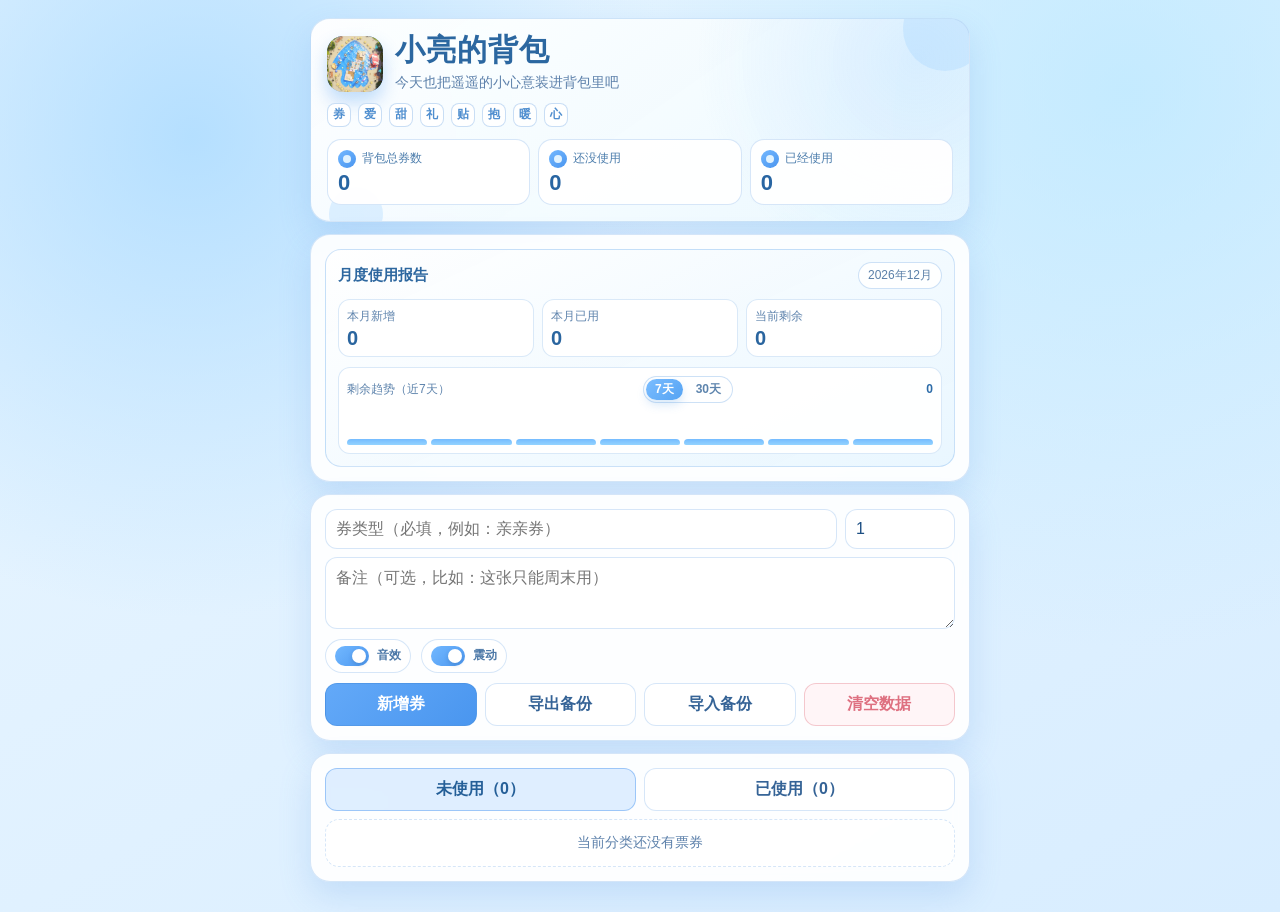
==== commit 8e3114cb: "更新界面和图标" ====
--- a/index.html
+++ b/index.html
@@ -3,11 +3,11 @@
 <head>
   <meta charset="UTF-8" />
   <meta name="viewport" content="width=device-width,initial-scale=1,viewport-fit=cover" />
-  <title>我的背包</title>
+  <title>小亮的背包</title>
   <meta name="theme-color" content="#7cb8ff" />
   <meta name="apple-mobile-web-app-capable" content="yes" />
   <meta name="apple-mobile-web-app-status-bar-style" content="default" />
-  <meta name="apple-mobile-web-app-title" content="我的背包" />
+  <meta name="apple-mobile-web-app-title" content="小亮的背包" />
   <link rel="manifest" href="manifest.webmanifest" />
   <link rel="apple-touch-icon" href="icons/apple-touch-icon.png" />
   <style>
@@ -110,6 +110,14 @@
       place-items: center;
       box-shadow: 0 10px 18px rgba(73, 149, 239, 0.32);
       flex: 0 0 auto;
+      overflow: hidden;
+    }
+
+    .logo-img {
+      width: 100%;
+      height: 100%;
+      object-fit: cover;
+      display: block;
     }
 
     .title {
@@ -705,11 +713,16 @@
       width: 18px;
       height: 18px;
       display: block;
-      fill: currentColor;
+      fill: none;
       stroke: currentColor;
-      stroke-width: 1.8;
+      stroke-width: 1.9;
       stroke-linecap: round;
       stroke-linejoin: round;
+    }
+
+    .ticket-stamp svg .fill {
+      fill: currentColor;
+      stroke: none;
     }
 
     .ticket-stamp::before {
@@ -799,6 +812,24 @@
       border-radius: 50%;
       border: 1px solid rgba(255, 255, 255, 0.65);
       box-shadow: inset 0 0 3px rgba(255, 255, 255, 0.5);
+    }
+
+    .pulse-ring {
+      position: absolute;
+      width: 18px;
+      height: 18px;
+      border-radius: 50%;
+      border: 2px solid rgba(106, 180, 255, 0.8);
+      pointer-events: none;
+      animation: pulse-ring 620ms ease-out forwards;
+    }
+
+    .pulse-ring.add {
+      border-color: rgba(102, 216, 191, 0.85);
+    }
+
+    .pulse-ring.use {
+      border-color: rgba(102, 178, 255, 0.9);
     }
 
     .fly-ticket {
@@ -838,6 +869,17 @@
       }
     }
 
+    @keyframes pulse-ring {
+      0% {
+        transform: translate3d(0, 0, 0) scale(0.4);
+        opacity: 0.95;
+      }
+      100% {
+        transform: translate3d(var(--dx), var(--dy), 0) scale(3.3);
+        opacity: 0;
+      }
+    }
+
     @keyframes particle-fall {
       0% {
         transform: translate3d(0, 0, 0) scale(1);
@@ -922,16 +964,10 @@
     <section class="panel hero">
       <div class="hero-main">
         <div class="logo-wrap" aria-hidden="true">
-          <svg viewBox="0 0 64 64" width="34" height="34" role="img">
-            <path d="M18 25h28a6 6 0 0 1 6 6v20a7 7 0 0 1-7 7H19a7 7 0 0 1-7-7V31a6 6 0 0 1 6-6z" fill="#f6fbff" />
-            <path d="M24 24v-3a8 8 0 1 1 16 0v3" fill="none" stroke="#dff2ff" stroke-width="5" stroke-linecap="round" />
-            <path d="M24 24v-3a8 8 0 1 1 16 0v3" fill="none" stroke="#2f72b2" stroke-width="3" stroke-linecap="round" />
-            <path d="M12 34h40" stroke="#c0dfff" stroke-width="4" />
-            <circle cx="32" cy="42" r="5" fill="#5aa4f6" />
-          </svg>
+          <img class="logo-img" src="icons/apple-touch-icon.png" alt="背包图标" />
         </div>
         <div>
-          <h1 class="title">我的背包</h1>
+          <h1 class="title">小亮的背包</h1>
           <p class="subtitle">今天也把遥遥的小心意装进背包里吧</p>
         </div>
       </div>
@@ -1136,24 +1172,40 @@
         }
       ];
 
-      let iconType = "gift";
-      if (type.includes("亲")) iconType = "kiss";
-      else if (type.includes("贴") || type.includes("抱")) iconType = "hug";
-      else if (type.includes("按")) iconType = "massage";
-      else if (type.includes("和好") || type.includes("和")) iconType = "heart";
+      let iconType = "ticket";
+      let iconColor = "#ffffff";
+      if (type.includes("亲")) {
+        iconType = "kiss";
+        iconColor = "#ff4d6f";
+      } else if (type.includes("贴") || type.includes("抱")) {
+        iconType = "hug";
+      } else if (type.includes("礼物")) {
+        iconType = "gift";
+      } else if (type.includes("牵手") || type.includes("散步")) {
+        iconType = "walk";
+      } else if (type.includes("夸")) {
+        iconType = "spark";
+      } else if (type.includes("按")) {
+        iconType = "massage";
+      } else if (type.includes("和好")) {
+        iconType = "heart";
+      }
       const style = palettes[hashType(type) % palettes.length];
-      return { iconType, ...style };
+      return { iconType, iconColor, ...style };
     }
 
     function getTicketIconSvg(iconType) {
       const map = {
-        kiss: "<svg viewBox='0 0 24 24' aria-hidden='true'><path d='M5 9.6c1.7-1.4 3.8-1.4 5.4.3-1.6 1.8-3.6 2-5.4.3M19 9.6c-1.7-1.4-3.8-1.4-5.4.3 1.6 1.8 3.6 2 5.4.3'/><path d='M7.4 15.8c1.3 1.1 2.9 1.7 4.6 1.7s3.3-.6 4.6-1.7'/></svg>",
-        hug: "<svg viewBox='0 0 24 24' aria-hidden='true'><circle cx='8' cy='8.3' r='2.3'/><circle cx='16' cy='8.3' r='2.3'/><path d='M4.6 18c.2-2.7 2.2-4.4 4.8-4.4h.9l1.7 2.2 1.7-2.2h.9c2.6 0 4.6 1.7 4.8 4.4'/><path d='M7.8 15.2c1.2.9 2.6 1.3 4.2 1.3s3-.4 4.2-1.3'/></svg>",
-        massage: "<svg viewBox='0 0 24 24' aria-hidden='true'><path d='M9 12.5v-5a1.6 1.6 0 1 1 3.2 0v4.1'/><path d='M12.2 11.6v-5a1.6 1.6 0 1 1 3.2 0v5.2'/><path d='M15.4 12v-4a1.5 1.5 0 1 1 3 0v6.1c0 2.6-1.7 4.9-4.2 5.6l-2.4.7a5 5 0 0 1-6.2-3.4L4.8 14a1.8 1.8 0 1 1 3.4-1.1l.8 2.3'/></svg>",
-        heart: "<svg viewBox='0 0 24 24' aria-hidden='true'><path d='M12 20c-3.9-2.5-7-5-7-9.1 0-2.4 1.9-4.3 4.3-4.3 1.3 0 2.5.6 3.2 1.6.7-1 1.9-1.6 3.2-1.6 2.4 0 4.3 1.9 4.3 4.3 0 4.1-3.1 6.6-7 9.1z'/><path d='M12 9.3v4.7M9.7 11.7h4.6'/></svg>",
-        gift: "<svg viewBox='0 0 24 24' aria-hidden='true'><path d='M4 10.5h16v9.5H4z'/><path d='M2.8 8h18.4v2.5H2.8z'/><path d='M12 8v12'/><path d='M8.8 8s-2.4-.1-2.4-2.2c0-1.3 1-2.3 2.3-2.3 2.1 0 3.3 2.8 3.3 4.5'/><path d='M15.2 8s2.4-.1 2.4-2.2c0-1.3-1-2.3-2.3-2.3-2.1 0-3.3 2.8-3.3 4.5'/></svg>"
+        kiss: "<svg viewBox='0 0 24 24' aria-hidden='true'><path d='M3.7 10.6c1.4-2 3.5-2.3 5.4-.9 1.2.9 2 2 2.9 3.4-.9.9-2 1.6-3.2 2.1-2.1.8-4 .2-5.1-1.7z'/><path d='M20.3 10.6c-1.4-2-3.5-2.3-5.4-.9-1.2.9-2 2-2.9 3.4.9.9 2 1.6 3.2 2.1 2.1.8 4 .2 5.1-1.7z'/></svg>",
+        hug: "<svg viewBox='0 0 24 24' aria-hidden='true'><circle cx='8' cy='8.2' r='2.1'/><circle cx='16' cy='8.2' r='2.1'/><path d='M4.8 18.2c.2-2.5 2.1-4.1 4.6-4.1h1l1.6 2 1.6-2h1c2.5 0 4.4 1.6 4.6 4.1'/><path d='M8.2 15.4c1.1.8 2.4 1.2 3.8 1.2s2.7-.4 3.8-1.2'/></svg>",
+        massage: "<svg viewBox='0 0 24 24' aria-hidden='true'><path d='M9 12.4V8.1a1.6 1.6 0 1 1 3.2 0v3.8'/><path d='M12.2 11.4V7.6a1.6 1.6 0 1 1 3.2 0v4.7'/><path d='M15.4 11.7V8.6a1.5 1.5 0 1 1 3 0v5.6c0 2.5-1.6 4.6-4 5.3l-2.3.7a4.9 4.9 0 0 1-6-3.3l-.8-2.7a1.8 1.8 0 1 1 3.4-1.1l.8 2.2'/></svg>",
+        heart: "<svg viewBox='0 0 24 24' aria-hidden='true'><path d='M12 20c-3.8-2.4-6.9-4.9-6.9-9 0-2.4 1.9-4.2 4.2-4.2 1.3 0 2.4.6 3.1 1.6.7-1 1.8-1.6 3.1-1.6 2.3 0 4.2 1.8 4.2 4.2 0 4.1-3.1 6.6-6.9 9z'/></svg>",
+        walk: "<svg viewBox='0 0 24 24' aria-hidden='true'><path d='M8 6.2c1.1 0 2 .9 2 2s-.9 2-2 2-2-.9-2-2 .9-2 2-2z'/><path d='M14.9 12.4c1.1 0 2 .9 2 2s-.9 2-2 2-2-.9-2-2 .9-2 2-2z'/><path d='M9.2 10.4l2.8 2.1M7.2 14.4l2.7 2.1M13.7 16.5l2.7 2.1'/></svg>",
+        spark: "<svg viewBox='0 0 24 24' aria-hidden='true'><path d='M12 3.8v3.4M12 16.8v3.4M4.8 12h3.4M15.8 12h3.4M6.8 6.8l2.4 2.4M14.8 14.8l2.4 2.4M17.2 6.8l-2.4 2.4M9.2 14.8l-2.4 2.4'/><circle class='fill' cx='12' cy='12' r='1.6'/></svg>",
+        gift: "<svg viewBox='0 0 24 24' aria-hidden='true'><path d='M4 10.5h16v9.5H4z'/><path d='M2.8 8h18.4v2.5H2.8z'/><path d='M12 8v12'/><path d='M8.8 8s-2.4-.1-2.4-2.2c0-1.3 1-2.3 2.3-2.3 2.1 0 3.3 2.8 3.3 4.5'/><path d='M15.2 8s2.4-.1 2.4-2.2c0-1.3-1-2.3-2.3-2.3-2.1 0-3.3 2.8-3.3 4.5'/></svg>",
+        ticket: "<svg viewBox='0 0 24 24' aria-hidden='true'><path d='M4 8.2h16v7.6a1.9 1.9 0 0 0-1.9 1.9H5.9A1.9 1.9 0 0 0 4 15.8z'/><path d='M12 8.2v9.5'/></svg>"
       };
-      return map[iconType] || map.gift;
+      return map[iconType] || map.ticket;
     }
 
     function ensureAudioCtx() {
@@ -1230,6 +1282,29 @@
       burstAt(x, y, colors, count, shape);
     }
 
+    function launchPulse(target, kind) {
+      if (!target) return;
+      const rect = target.getBoundingClientRect();
+      const ring = document.createElement("span");
+      ring.className = `pulse-ring ${kind}`;
+      ring.style.left = `${rect.left + rect.width / 2 - 9}px`;
+      ring.style.top = `${rect.top + rect.height / 2 - 9}px`;
+      ring.style.setProperty("--dx", `${(Math.random() - 0.5) * 14}px`);
+      ring.style.setProperty("--dy", `${(Math.random() - 0.5) * 14}px`);
+      fxLayerEl.appendChild(ring);
+      setTimeout(() => ring.remove(), 650);
+    }
+
+    function bindAudioUnlock() {
+      const unlock = () => {
+        if (settings.sound) ensureAudioCtx();
+        window.removeEventListener("touchstart", unlock);
+        window.removeEventListener("click", unlock);
+      };
+      window.addEventListener("touchstart", unlock, { passive: true });
+      window.addEventListener("click", unlock);
+    }
+
     function runBatchFlyAnimation(originEl, quantity) {
       if (!originEl || quantity <= 1) return;
       const from = originEl.getBoundingClientRect();
@@ -1376,6 +1451,16 @@
       return [...items].sort((a, b) => new Date(b.issuedAt) - new Date(a.issuedAt));
     }
 
+    function sortByRarityThenIssued(items) {
+      const rank = { legendary: 4, epic: 3, rare: 2, common: 1 };
+      return [...items].sort((a, b) => {
+        const ar = rank[getRaritySpec(a.type).key] || 0;
+        const br = rank[getRaritySpec(b.type).key] || 0;
+        if (br !== ar) return br - ar;
+        return new Date(b.issuedAt) - new Date(a.issuedAt);
+      });
+    }
+
     function counts() {
       const total = tickets.length;
       const used = tickets.filter((x) => x.status === "USED").length;
@@ -1483,12 +1568,14 @@
       save();
       renderAll();
       launchParticles(triggerEl, "use");
+      launchPulse(triggerEl, "use");
       haptic("use");
       playSound("use");
     }
 
     function renderList() {
-      const current = sortedByIssuedDesc(tickets.filter((x) => x.status === activeTab));
+      const filtered = tickets.filter((x) => x.status === activeTab);
+      const current = activeTab === "NEW" ? sortByRarityThenIssued(filtered) : sortedByIssuedDesc(filtered);
       listEl.innerHTML = "";
 
       if (current.length === 0) {
@@ -1526,6 +1613,7 @@
         stamp.setAttribute("aria-hidden", "true");
         stamp.style.setProperty("--stamp-bg", visual.bg);
         stamp.style.setProperty("--stamp-pattern", visual.pattern);
+        stamp.style.color = visual.iconColor || "#ffffff";
         stamp.innerHTML = getTicketIconSvg(visual.iconType);
 
         const titleText = document.createElement("span");
@@ -1608,6 +1696,7 @@
       setTab("NEW");
       runBatchFlyAnimation(addBtn, quantity);
       launchParticles(addBtn, "add");
+      launchPulse(addBtn, "add");
       haptic("add");
       playSound("add");
       typeInput.value = "";
@@ -1705,6 +1794,7 @@
 
     loadSettings();
     renderSettings();
+    bindAudioUnlock();
     load();
     renderAll();
 
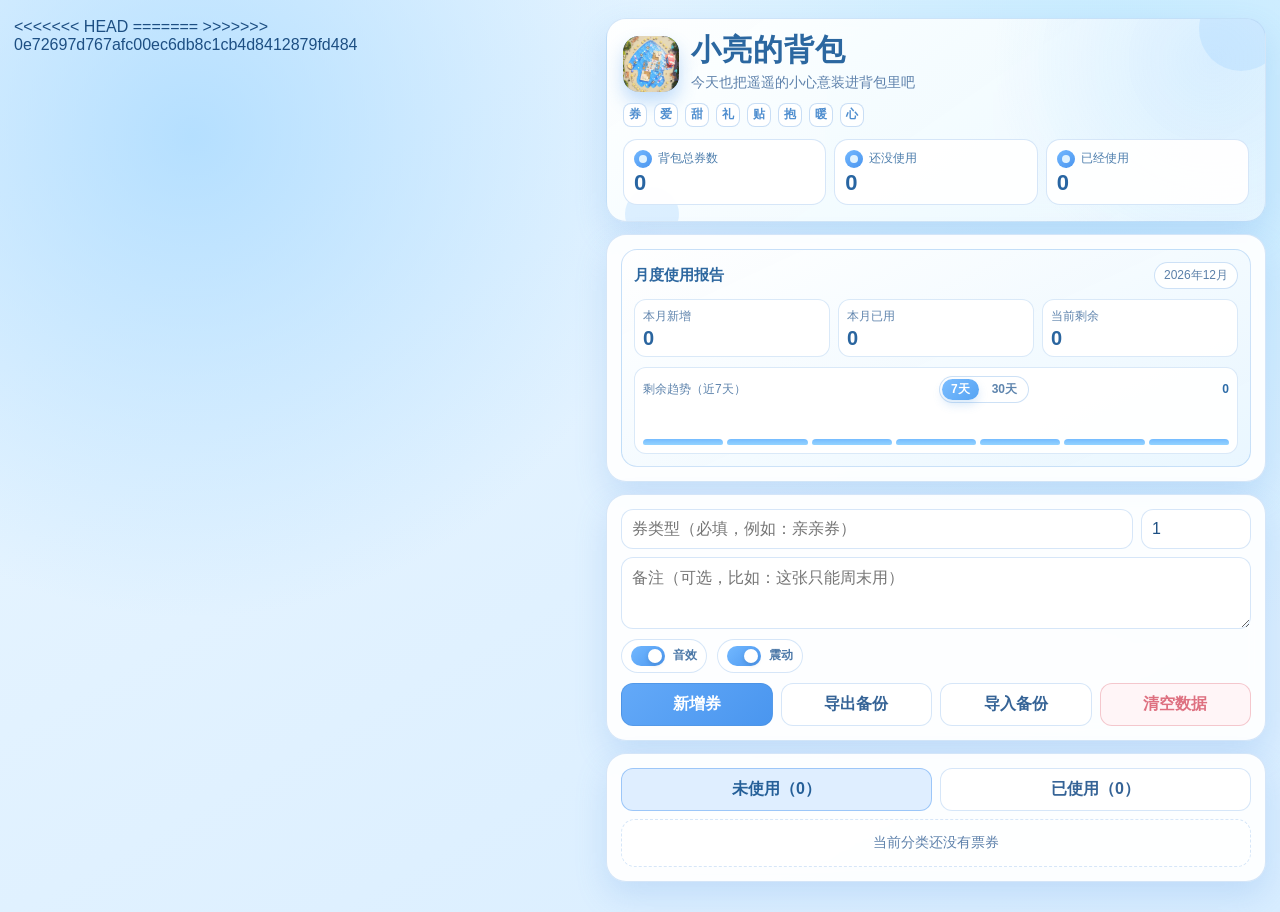
==== commit 46f457f2: "更新这个" ====
--- a/index.html
+++ b/index.html
@@ -7,7 +7,11 @@
   <meta name="theme-color" content="#7cb8ff" />
   <meta name="apple-mobile-web-app-capable" content="yes" />
   <meta name="apple-mobile-web-app-status-bar-style" content="default" />
+<<<<<<< HEAD
   <meta name="apple-mobile-web-app-title" content="小亮的背包" />
+=======
+  <meta name="apple-mobile-web-app-title" content="小亮的背包:)" />
+>>>>>>> 0e72697d767afc00ec6db8c1cb4d8412879fd484
   <link rel="manifest" href="manifest.webmanifest" />
   <link rel="apple-touch-icon" href="icons/apple-touch-icon.png" />
   <style>
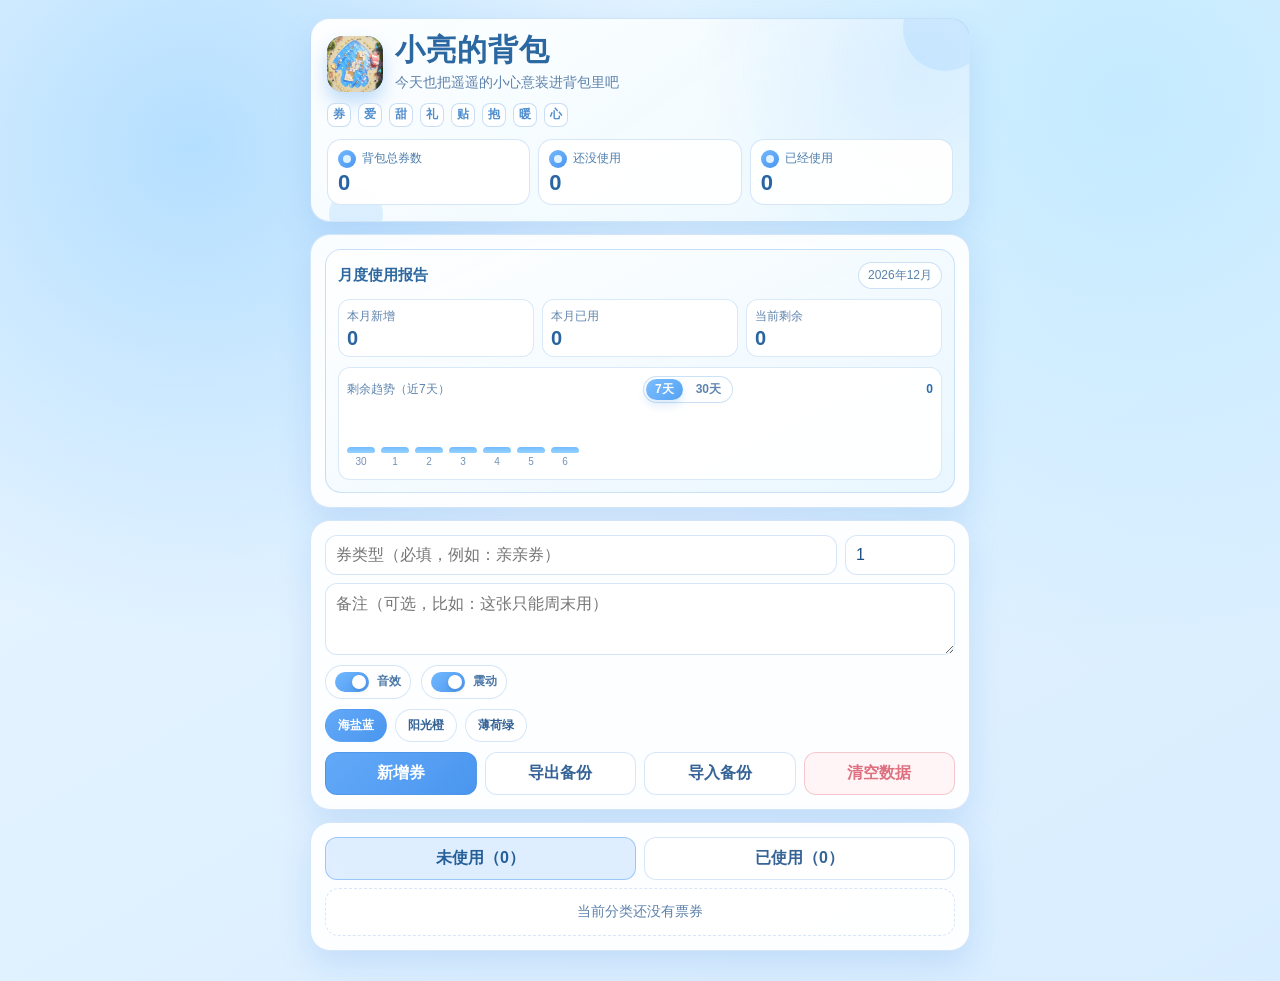
==== commit 89527da2: "更新这个" ====
--- a/index.html
+++ b/index.html
@@ -7,11 +7,7 @@
   <meta name="theme-color" content="#7cb8ff" />
   <meta name="apple-mobile-web-app-capable" content="yes" />
   <meta name="apple-mobile-web-app-status-bar-style" content="default" />
-<<<<<<< HEAD
   <meta name="apple-mobile-web-app-title" content="小亮的背包" />
-=======
-  <meta name="apple-mobile-web-app-title" content="小亮的背包:)" />
->>>>>>> 0e72697d767afc00ec6db8c1cb4d8412879fd484
   <link rel="manifest" href="manifest.webmanifest" />
   <link rel="apple-touch-icon" href="icons/apple-touch-icon.png" />
   <style>
@@ -31,6 +27,32 @@
       --shadow: 0 14px 32px rgba(89, 152, 224, 0.2);
     }
 
+    body[data-theme="cream"] {
+      --bg-a: #fff7ea;
+      --bg-b: #ffeccb;
+      --line: rgba(224, 171, 96, 0.28);
+      --text: #855222;
+      --sub: #a17246;
+      --primary: #f3b25f;
+      --primary-deep: #e99b3b;
+      --used: #f3efe9;
+      --used-line: #e5d7c6;
+      --shadow: 0 14px 32px rgba(191, 139, 65, 0.2);
+    }
+
+    body[data-theme="mint"] {
+      --bg-a: #eafff5;
+      --bg-b: #d2f8e8;
+      --line: rgba(82, 180, 145, 0.28);
+      --text: #196a56;
+      --sub: #428875;
+      --primary: #4bc7a2;
+      --primary-deep: #2fab88;
+      --used: #eaf3f0;
+      --used-line: #cbe2da;
+      --shadow: 0 14px 32px rgba(67, 163, 130, 0.2);
+    }
+
     * { box-sizing: border-box; }
 
     body {
@@ -287,10 +309,16 @@
     }
 
     .trend-bars {
-      height: 36px;
+      min-width: 100%;
+      height: 58px;
       display: flex;
       align-items: flex-end;
-      gap: 4px;
+      gap: 6px;
+    }
+
+    .trend-scroll {
+      overflow-x: auto;
+      padding-bottom: 4px;
     }
 
     .trend-tools {
@@ -321,11 +349,24 @@
     }
 
     .trend-bar {
-      flex: 1;
-      min-width: 6px;
+      width: 100%;
       border-radius: 6px 6px 3px 3px;
       background: linear-gradient(180deg, rgba(109, 184, 255, 0.95), rgba(121, 200, 255, 0.8));
       height: 8px;
+    }
+
+    .trend-col {
+      width: 18px;
+      display: grid;
+      gap: 4px;
+      justify-items: center;
+      flex: 0 0 auto;
+    }
+
+    .trend-date {
+      font-size: 10px;
+      color: #7293b9;
+      line-height: 1;
     }
 
     .ico {
@@ -368,6 +409,28 @@
       gap: 10px;
       flex-wrap: wrap;
       margin: 2px 0 10px;
+    }
+
+    .theme-row {
+      display: flex;
+      flex-wrap: wrap;
+      gap: 8px;
+      margin: 0 0 10px;
+    }
+
+    .theme-btn {
+      border-radius: 999px;
+      padding: 7px 12px;
+      font-size: 12px;
+      font-weight: 700;
+      border: 1px solid var(--line);
+      background: rgba(255, 255, 255, 0.95);
+    }
+
+    .theme-btn.active {
+      background: linear-gradient(135deg, var(--primary), var(--primary-deep));
+      color: #fff;
+      border-color: transparent;
     }
 
     .switch {
@@ -462,6 +525,12 @@
       color: #356396;
       font-weight: 600;
       cursor: pointer;
+      transition: transform 120ms ease, box-shadow 160ms ease;
+    }
+
+    button:active {
+      transform: scale(0.97);
+      box-shadow: 0 0 0 3px rgba(111, 175, 252, 0.2);
     }
 
     button.primary {
@@ -552,16 +621,24 @@
       pointer-events: none;
     }
 
+    .card.rarity-epic:not(.used) {
+      animation: epic-breath 2.8s ease-in-out infinite;
+    }
+
+    .card.rarity-legendary:not(.used) {
+      animation: legendary-breath 3s ease-in-out infinite;
+    }
+
     .card.enter.rarity-rare {
       animation: rarity-enter-rare 500ms cubic-bezier(.2,.8,.2,1) both;
     }
 
     .card.enter.rarity-epic {
-      animation: rarity-enter-epic 560ms cubic-bezier(.2,.8,.2,1) both;
+      animation: rarity-enter-epic 560ms cubic-bezier(.2,.8,.2,1) both, epic-breath 2.8s ease-in-out 680ms infinite;
     }
 
     .card.enter.rarity-legendary {
-      animation: rarity-enter-legendary 640ms cubic-bezier(.2,.8,.2,1) both;
+      animation: rarity-enter-legendary 640ms cubic-bezier(.2,.8,.2,1) both, legendary-breath 3s ease-in-out 780ms infinite;
     }
 
     .card.enter.rarity-legendary::after {
@@ -590,6 +667,16 @@
       0% { background-position: -170px 0; opacity: 0.15; }
       20% { opacity: 0.42; }
       100% { background-position: 200px 0; opacity: 0.12; }
+    }
+
+    @keyframes epic-breath {
+      0%, 70%, 100% { box-shadow: 0 10px 20px rgba(141, 124, 240, 0.24); transform: scale(1); filter: saturate(1); }
+      82% { box-shadow: 0 16px 32px rgba(141, 124, 240, 0.52); transform: scale(1.018); filter: saturate(1.2); }
+    }
+
+    @keyframes legendary-breath {
+      0%, 68%, 100% { box-shadow: 0 12px 22px rgba(244, 185, 85, 0.28); transform: scale(1); filter: saturate(1); }
+      82% { box-shadow: 0 18px 34px rgba(244, 185, 85, 0.62); transform: scale(1.024); filter: saturate(1.26); }
     }
 
     .ticket-notch {
@@ -672,6 +759,8 @@
       align-items: center;
       gap: 6px;
       font-weight: 700;
+      font-size: 20px;
+      line-height: 1.15;
     }
 
     .ticket-name .icon {
@@ -696,9 +785,9 @@
     }
 
     .ticket-stamp {
-      width: 30px;
-      height: 30px;
-      border-radius: 10px;
+      width: 56px;
+      height: 56px;
+      border-radius: 14px;
       border: 1px solid rgba(255, 255, 255, 0.7);
       background: var(--stamp-bg, linear-gradient(145deg, #7abfff, #4d98f0));
       box-shadow: 0 8px 15px rgba(78, 145, 220, 0.25);
@@ -714,8 +803,8 @@
     }
 
     .ticket-stamp svg {
-      width: 18px;
-      height: 18px;
+      width: 34px;
+      height: 34px;
       display: block;
       fill: none;
       stroke: currentColor;
@@ -727,6 +816,14 @@
     .ticket-stamp svg .fill {
       fill: currentColor;
       stroke: none;
+    }
+
+    .ticket-stamp img {
+      width: 100%;
+      height: 100%;
+      object-fit: cover;
+      border-radius: 13px;
+      display: block;
     }
 
     .ticket-stamp::before {
@@ -749,15 +846,30 @@
       border: 1px solid #b8c1cd;
       background: #f5f7fa;
       color: #7b8797;
-      font-size: 12px;
-      padding: 5px 10px;
+      font-size: 13px;
+      padding: 6px 11px;
     }
 
     .meta {
-      font-size: 12px;
+      font-size: 15px;
       color: var(--sub);
       display: grid;
-      gap: 4px;
+      gap: 5px;
+    }
+
+    .card-top {
+      display: flex;
+      justify-content: space-between;
+      align-items: center;
+      gap: 8px;
+      min-height: 40px;
+    }
+
+    .card-bottom {
+      border-top: 1px dashed rgba(130, 174, 219, 0.55);
+      padding-top: 8px;
+      display: grid;
+      gap: 6px;
     }
 
     .card.used .meta {
@@ -765,8 +877,8 @@
     }
 
     .remark {
-      font-size: 13px;
-      line-height: 1.4;
+      font-size: 16px;
+      line-height: 1.45;
       color: #3f6f9f;
       white-space: pre-wrap;
       word-break: break-word;
@@ -939,6 +1051,28 @@
       margin-top: 2px;
     }
 
+    .toast {
+      position: fixed;
+      top: 14px;
+      left: 50%;
+      transform: translateX(-50%);
+      z-index: 60;
+      background: rgba(31, 79, 130, 0.92);
+      color: #fff;
+      font-size: 13px;
+      padding: 9px 14px;
+      border-radius: 999px;
+      box-shadow: 0 8px 20px rgba(22, 67, 114, 0.28);
+      opacity: 0;
+      pointer-events: none;
+      transition: opacity 160ms ease, transform 160ms ease;
+    }
+
+    .toast.show {
+      opacity: 1;
+      transform: translateX(-50%) translateY(0);
+    }
+
     @media (max-width: 560px) {
       .title {
         font-size: 26px;
@@ -962,8 +1096,9 @@
     }
   </style>
 </head>
-<body>
+<body data-theme="ocean">
   <div id="fxLayer" class="fx-layer"></div>
+  <div id="toast" class="toast" role="status" aria-live="polite"></div>
   <main class="app">
     <section class="panel hero">
       <div class="hero-main">
@@ -1032,7 +1167,9 @@
             </div>
             <span class="trend-value" id="monthTrendText">0</span>
           </div>
-          <div class="trend-bars" id="trendBars"></div>
+          <div class="trend-scroll">
+            <div class="trend-bars" id="trendBars"></div>
+          </div>
         </div>
       </div>
     </section>
@@ -1066,6 +1203,11 @@
           <span>震动</span>
         </label>
       </div>
+      <div class="theme-row">
+        <button class="theme-btn active" id="themeOceanBtn" type="button">海盐蓝</button>
+        <button class="theme-btn" id="themeCreamBtn" type="button">阳光橙</button>
+        <button class="theme-btn" id="themeMintBtn" type="button">薄荷绿</button>
+      </div>
       <div class="btn-row">
         <button class="primary" id="addBtn">新增券</button>
         <button id="exportBtn">导出备份</button>
@@ -1129,6 +1271,10 @@
     const trendPeriodLabelEl = document.getElementById("trendPeriodLabel");
     const trend7Btn = document.getElementById("trend7Btn");
     const trend30Btn = document.getElementById("trend30Btn");
+    const toastEl = document.getElementById("toast");
+    const themeOceanBtn = document.getElementById("themeOceanBtn");
+    const themeCreamBtn = document.getElementById("themeCreamBtn");
+    const themeMintBtn = document.getElementById("themeMintBtn");
 
     const newTab = document.getElementById("newTab");
     const usedTab = document.getElementById("usedTab");
@@ -1136,7 +1282,7 @@
     let tickets = [];
     let activeTab = "NEW";
     let audioCtx = null;
-    let settings = { sound: true, haptic: true };
+    let settings = { sound: true, haptic: true, theme: "ocean" };
     let trendDays = 7;
 
     function hashType(type) {
@@ -1176,40 +1322,18 @@
         }
       ];
 
-      let iconType = "ticket";
-      let iconColor = "#ffffff";
-      if (type.includes("亲")) {
-        iconType = "kiss";
-        iconColor = "#ff4d6f";
-      } else if (type.includes("贴") || type.includes("抱")) {
-        iconType = "hug";
+      let iconSrc = "icons/pic-3.png";
+      if (type.includes("亲亲")) {
+        iconSrc = "icons/pic-5.png";
+      } else if (type.includes("贴贴")) {
+        iconSrc = "icons/pic-4.png";
+      } else if (type.includes("和好")) {
+        iconSrc = "icons/pic-1.png";
       } else if (type.includes("礼物")) {
-        iconType = "gift";
-      } else if (type.includes("牵手") || type.includes("散步")) {
-        iconType = "walk";
-      } else if (type.includes("夸")) {
-        iconType = "spark";
-      } else if (type.includes("按")) {
-        iconType = "massage";
-      } else if (type.includes("和好")) {
-        iconType = "heart";
+        iconSrc = "icons/pic-2.png";
       }
       const style = palettes[hashType(type) % palettes.length];
-      return { iconType, iconColor, ...style };
-    }
-
-    function getTicketIconSvg(iconType) {
-      const map = {
-        kiss: "<svg viewBox='0 0 24 24' aria-hidden='true'><path d='M3.7 10.6c1.4-2 3.5-2.3 5.4-.9 1.2.9 2 2 2.9 3.4-.9.9-2 1.6-3.2 2.1-2.1.8-4 .2-5.1-1.7z'/><path d='M20.3 10.6c-1.4-2-3.5-2.3-5.4-.9-1.2.9-2 2-2.9 3.4.9.9 2 1.6 3.2 2.1 2.1.8 4 .2 5.1-1.7z'/></svg>",
-        hug: "<svg viewBox='0 0 24 24' aria-hidden='true'><circle cx='8' cy='8.2' r='2.1'/><circle cx='16' cy='8.2' r='2.1'/><path d='M4.8 18.2c.2-2.5 2.1-4.1 4.6-4.1h1l1.6 2 1.6-2h1c2.5 0 4.4 1.6 4.6 4.1'/><path d='M8.2 15.4c1.1.8 2.4 1.2 3.8 1.2s2.7-.4 3.8-1.2'/></svg>",
-        massage: "<svg viewBox='0 0 24 24' aria-hidden='true'><path d='M9 12.4V8.1a1.6 1.6 0 1 1 3.2 0v3.8'/><path d='M12.2 11.4V7.6a1.6 1.6 0 1 1 3.2 0v4.7'/><path d='M15.4 11.7V8.6a1.5 1.5 0 1 1 3 0v5.6c0 2.5-1.6 4.6-4 5.3l-2.3.7a4.9 4.9 0 0 1-6-3.3l-.8-2.7a1.8 1.8 0 1 1 3.4-1.1l.8 2.2'/></svg>",
-        heart: "<svg viewBox='0 0 24 24' aria-hidden='true'><path d='M12 20c-3.8-2.4-6.9-4.9-6.9-9 0-2.4 1.9-4.2 4.2-4.2 1.3 0 2.4.6 3.1 1.6.7-1 1.8-1.6 3.1-1.6 2.3 0 4.2 1.8 4.2 4.2 0 4.1-3.1 6.6-6.9 9z'/></svg>",
-        walk: "<svg viewBox='0 0 24 24' aria-hidden='true'><path d='M8 6.2c1.1 0 2 .9 2 2s-.9 2-2 2-2-.9-2-2 .9-2 2-2z'/><path d='M14.9 12.4c1.1 0 2 .9 2 2s-.9 2-2 2-2-.9-2-2 .9-2 2-2z'/><path d='M9.2 10.4l2.8 2.1M7.2 14.4l2.7 2.1M13.7 16.5l2.7 2.1'/></svg>",
-        spark: "<svg viewBox='0 0 24 24' aria-hidden='true'><path d='M12 3.8v3.4M12 16.8v3.4M4.8 12h3.4M15.8 12h3.4M6.8 6.8l2.4 2.4M14.8 14.8l2.4 2.4M17.2 6.8l-2.4 2.4M9.2 14.8l-2.4 2.4'/><circle class='fill' cx='12' cy='12' r='1.6'/></svg>",
-        gift: "<svg viewBox='0 0 24 24' aria-hidden='true'><path d='M4 10.5h16v9.5H4z'/><path d='M2.8 8h18.4v2.5H2.8z'/><path d='M12 8v12'/><path d='M8.8 8s-2.4-.1-2.4-2.2c0-1.3 1-2.3 2.3-2.3 2.1 0 3.3 2.8 3.3 4.5'/><path d='M15.2 8s2.4-.1 2.4-2.2c0-1.3-1-2.3-2.3-2.3-2.1 0-3.3 2.8-3.3 4.5'/></svg>",
-        ticket: "<svg viewBox='0 0 24 24' aria-hidden='true'><path d='M4 8.2h16v7.6a1.9 1.9 0 0 0-1.9 1.9H5.9A1.9 1.9 0 0 0 4 15.8z'/><path d='M12 8.2v9.5'/></svg>"
-      };
-      return map[iconType] || map.ticket;
+      return { iconSrc, ...style };
     }
 
     function ensureAudioCtx() {
@@ -1383,16 +1507,34 @@
         const raw = JSON.parse(localStorage.getItem(SETTINGS_KEY) || "{}");
         settings = {
           sound: raw.sound !== false,
-          haptic: raw.haptic !== false
+          haptic: raw.haptic !== false,
+          theme: raw.theme || "ocean"
         };
       } catch {
-        settings = { sound: true, haptic: true };
+        settings = { sound: true, haptic: true, theme: "ocean" };
       }
     }
 
     function renderSettings() {
       soundToggleEl.checked = settings.sound;
       hapticToggleEl.checked = settings.haptic;
+      applyTheme(settings.theme);
+      themeOceanBtn.classList.toggle("active", settings.theme === "ocean");
+      themeCreamBtn.classList.toggle("active", settings.theme === "cream");
+      themeMintBtn.classList.toggle("active", settings.theme === "mint");
+    }
+
+    function applyTheme(theme) {
+      document.body.setAttribute("data-theme", theme);
+    }
+
+    function showToast(text) {
+      toastEl.textContent = text;
+      toastEl.classList.add("show");
+      clearTimeout(showToast._timer);
+      showToast._timer = setTimeout(() => {
+        toastEl.classList.remove("show");
+      }, 1700);
     }
 
     function uid() {
@@ -1536,13 +1678,23 @@
 
       const max = Math.max(...report.bars, 1);
       trendBarsEl.innerHTML = "";
-      report.bars.forEach((v) => {
+      report.bars.forEach((v, idx) => {
+        const col = document.createElement("div");
+        col.className = "trend-col";
+        col.style.width = trendDays === 30 ? "16px" : "28px";
         const bar = document.createElement("span");
         bar.className = "trend-bar";
         const h = Math.max(6, Math.round((v / max) * 32));
         bar.style.height = `${h}px`;
-        bar.title = `剩余 ${v}`;
-        trendBarsEl.appendChild(bar);
+        const d = new Date();
+        d.setDate(d.getDate() - (trendDays - 1 - idx));
+        const label = document.createElement("span");
+        label.className = "trend-date";
+        label.textContent = trendDays === 30 ? `${d.getMonth() + 1}/${d.getDate()}` : `${d.getDate()}`;
+        bar.title = `${label.textContent} 剩余 ${v}`;
+        col.appendChild(bar);
+        col.appendChild(label);
+        trendBarsEl.appendChild(col);
       });
     }
 
@@ -1606,8 +1758,8 @@
         const perf = document.createElement("span");
         perf.className = "ticket-perf";
 
-        const line1 = document.createElement("div");
-        line1.className = "line";
+        const top = document.createElement("div");
+        top.className = "card-top";
 
         const name = document.createElement("div");
         const visual = getTypeVisual(ticket.type);
@@ -1617,8 +1769,7 @@
         stamp.setAttribute("aria-hidden", "true");
         stamp.style.setProperty("--stamp-bg", visual.bg);
         stamp.style.setProperty("--stamp-pattern", visual.pattern);
-        stamp.style.color = visual.iconColor || "#ffffff";
-        stamp.innerHTML = getTicketIconSvg(visual.iconType);
+        stamp.innerHTML = `<img src="${visual.iconSrc}" alt="" />`;
 
         const titleText = document.createElement("span");
         titleText.textContent = ticket.type;
@@ -1631,33 +1782,35 @@
           actionBtn.textContent = "使用";
           actionBtn.className = "primary";
           actionBtn.addEventListener("click", (event) => useTicket(ticket.id, event.currentTarget));
-          line1.appendChild(name);
-          line1.appendChild(actionBtn);
+          top.appendChild(name);
+          top.appendChild(actionBtn);
         } else {
           const usedBadge = document.createElement("span");
           usedBadge.className = "pill-used";
           usedBadge.textContent = "已使用";
-          line1.appendChild(name);
-          line1.appendChild(usedBadge);
+          top.appendChild(name);
+          top.appendChild(usedBadge);
         }
 
+        const bottom = document.createElement("div");
+        bottom.className = "card-bottom";
         const meta = document.createElement("div");
         meta.className = "meta";
         meta.innerHTML = `
           <span>发放时间：${formatTime(ticket.issuedAt)}</span>
           ${ticket.status === "USED" ? `<span>使用时间：${formatTime(ticket.usedAt)}</span>` : ""}
         `;
-
-        card.appendChild(line1);
-        card.appendChild(meta);
+        bottom.appendChild(meta);
 
         if (ticket.note.trim()) {
           const note = document.createElement("div");
           note.className = "remark";
           note.textContent = `备注：${ticket.note}`;
-          card.appendChild(note);
+          bottom.appendChild(note);
         }
 
+        card.appendChild(top);
+        card.appendChild(bottom);
         card.appendChild(corner);
         card.appendChild(notchLeft);
         card.appendChild(notchRight);
@@ -1703,6 +1856,7 @@
       launchPulse(addBtn, "add");
       haptic("add");
       playSound("add");
+      showToast(`已新增 ${quantity} 张 ${type}`);
       typeInput.value = "";
       noteInput.value = "";
       quantityInput.value = "1";
@@ -1744,7 +1898,7 @@
       tickets = parsed.map(normalizeTicket);
       save();
       setTab("NEW");
-      alert("导入成功，背包已恢复");
+      showToast("导入成功，背包已恢复");
     }
 
     function clearAll() {
@@ -1758,7 +1912,7 @@
       tickets = [];
       save();
       renderAll();
-      alert("已清空完成");
+      showToast("已清空完成");
     }
 
     addBtn.addEventListener("click", addTickets);
@@ -1780,6 +1934,21 @@
       saveSettings();
       if (settings.haptic) haptic("add");
     });
+    themeOceanBtn.addEventListener("click", () => {
+      settings.theme = "ocean";
+      saveSettings();
+      renderSettings();
+    });
+    themeCreamBtn.addEventListener("click", () => {
+      settings.theme = "cream";
+      saveSettings();
+      renderSettings();
+    });
+    themeMintBtn.addEventListener("click", () => {
+      settings.theme = "mint";
+      saveSettings();
+      renderSettings();
+    });
     trend7Btn.addEventListener("click", () => {
       trendDays = 7;
       renderMonthReport();
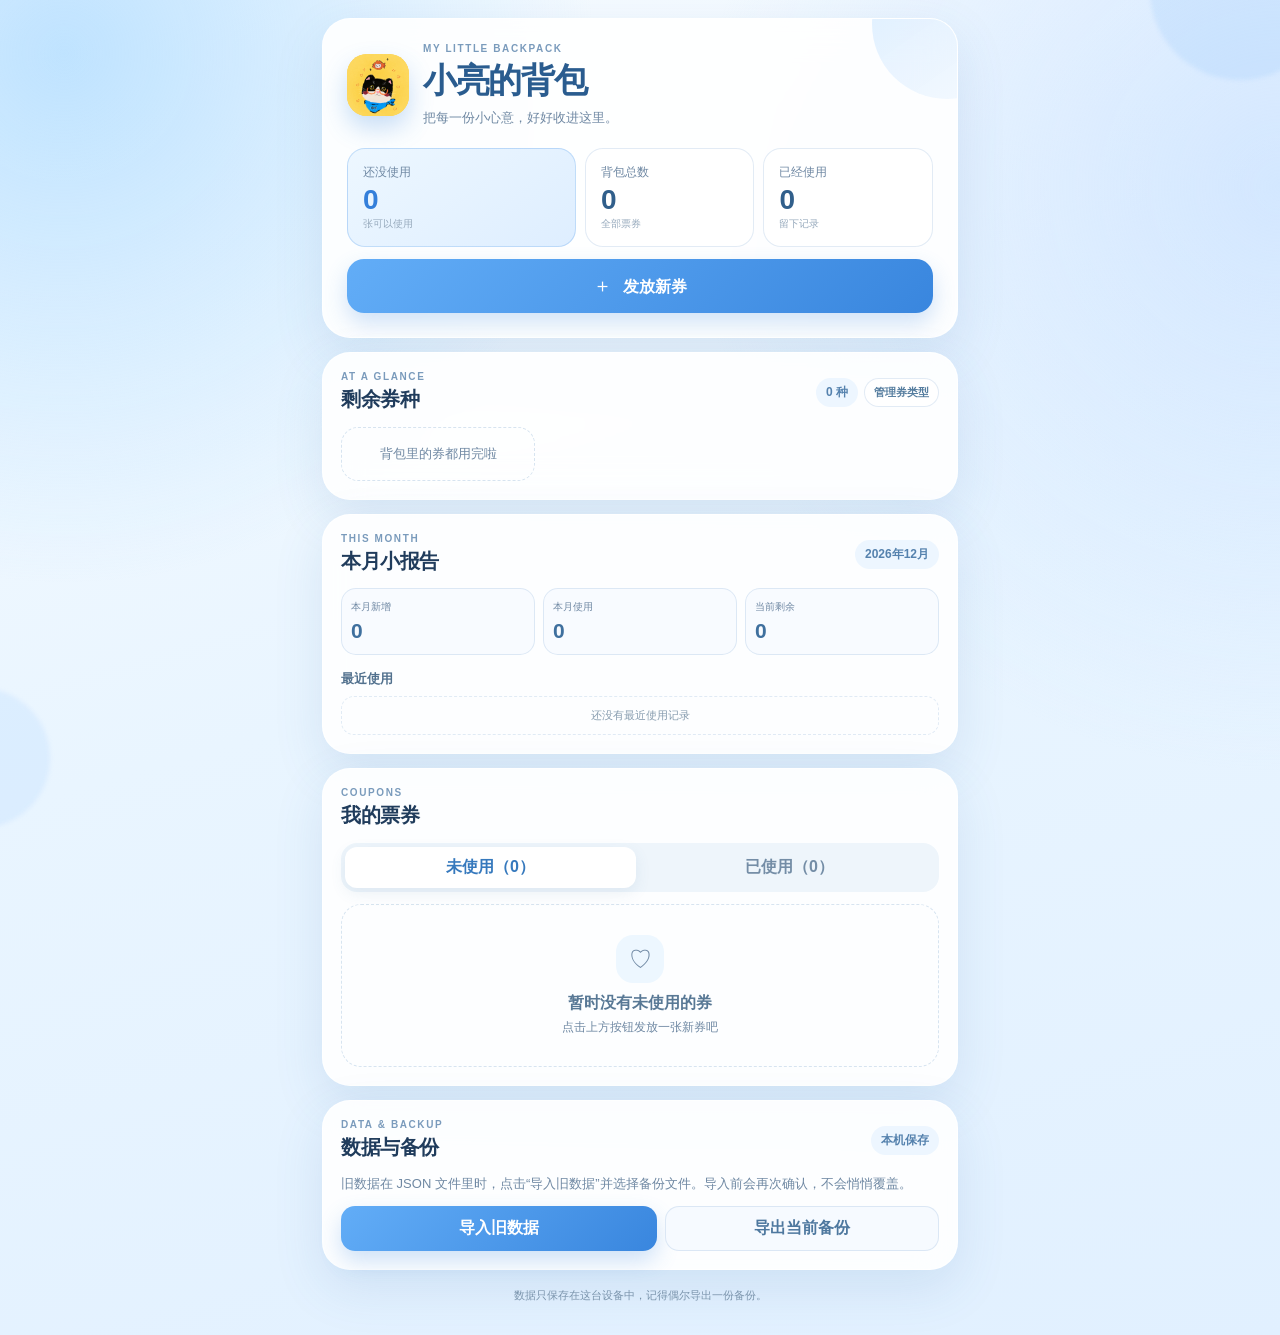
==== commit 57bedc6f: "更新2.0版本" ====
--- a/index.html
+++ b/index.html
@@ -1,1979 +1,253 @@
 <!doctype html>
 <html lang="zh-CN">
-<head>
-  <meta charset="UTF-8" />
-  <meta name="viewport" content="width=device-width,initial-scale=1,viewport-fit=cover" />
-  <title>小亮的背包</title>
-  <meta name="theme-color" content="#7cb8ff" />
-  <meta name="apple-mobile-web-app-capable" content="yes" />
-  <meta name="apple-mobile-web-app-status-bar-style" content="default" />
-  <meta name="apple-mobile-web-app-title" content="小亮的背包" />
-  <link rel="manifest" href="manifest.webmanifest" />
-  <link rel="apple-touch-icon" href="icons/apple-touch-icon.png" />
-  <style>
-    :root {
-      --bg-a: #eaf6ff;
-      --bg-b: #d8edff;
-      --card: rgba(255, 255, 255, 0.92);
-      --line: rgba(92, 156, 226, 0.25);
-      --text: #1d4f83;
-      --sub: #5d81ab;
-      --primary: #63a9f8;
-      --primary-deep: #4a96ef;
-      --used: #eef2f6;
-      --used-line: #d5dde7;
-      --danger: #de7080;
-      --radius: 20px;
-      --shadow: 0 14px 32px rgba(89, 152, 224, 0.2);
-    }
-
-    body[data-theme="cream"] {
-      --bg-a: #fff7ea;
-      --bg-b: #ffeccb;
-      --line: rgba(224, 171, 96, 0.28);
-      --text: #855222;
-      --sub: #a17246;
-      --primary: #f3b25f;
-      --primary-deep: #e99b3b;
-      --used: #f3efe9;
-      --used-line: #e5d7c6;
-      --shadow: 0 14px 32px rgba(191, 139, 65, 0.2);
-    }
-
-    body[data-theme="mint"] {
-      --bg-a: #eafff5;
-      --bg-b: #d2f8e8;
-      --line: rgba(82, 180, 145, 0.28);
-      --text: #196a56;
-      --sub: #428875;
-      --primary: #4bc7a2;
-      --primary-deep: #2fab88;
-      --used: #eaf3f0;
-      --used-line: #cbe2da;
-      --shadow: 0 14px 32px rgba(67, 163, 130, 0.2);
-    }
-
-    * { box-sizing: border-box; }
-
-    body {
-      margin: 0;
-      min-height: 100vh;
-      font-family: "PingFang SC", "Hiragino Sans GB", "Microsoft YaHei", sans-serif;
-      color: var(--text);
-      background:
-        radial-gradient(circle at 15% 15%, rgba(164, 216, 255, 0.75), transparent 36%),
-        radial-gradient(circle at 88% 10%, rgba(178, 230, 255, 0.62), transparent 40%),
-        linear-gradient(150deg, var(--bg-a), var(--bg-b));
-      padding: 18px 14px 30px;
-      display: flex;
-      justify-content: center;
-    }
-
-    .app {
-      width: 100%;
-      max-width: 660px;
-      display: grid;
-      gap: 12px;
-    }
-
-    .panel {
-      background: var(--card);
-      border: 1px solid var(--line);
-      border-radius: var(--radius);
-      box-shadow: var(--shadow);
-      padding: 14px;
-      backdrop-filter: blur(8px);
-      -webkit-backdrop-filter: blur(8px);
-    }
-
-    .hero {
-      position: relative;
-      overflow: hidden;
-      padding: 16px;
-      background:
-        radial-gradient(circle at 92% 20%, rgba(122, 189, 255, 0.2), transparent 35%),
-        linear-gradient(145deg, rgba(255, 255, 255, 0.96), rgba(235, 248, 255, 0.95));
-    }
-
-    .hero::before,
-    .hero::after {
-      content: "";
-      position: absolute;
-      border-radius: 50%;
-      pointer-events: none;
-    }
-
-    .hero::before {
-      width: 84px;
-      height: 84px;
-      background: rgba(142, 204, 255, 0.25);
-      top: -32px;
-      right: -18px;
-    }
-
-    .hero::after {
-      width: 54px;
-      height: 54px;
-      background: rgba(123, 191, 255, 0.22);
-      bottom: -20px;
-      left: 18px;
-    }
-
-    .hero-main {
-      display: flex;
-      align-items: center;
-      gap: 12px;
-      position: relative;
-      z-index: 1;
-    }
-
-    .logo-wrap {
-      width: 56px;
-      height: 56px;
-      border-radius: 16px;
-      background: linear-gradient(140deg, #77bbff, #4d98f0);
-      display: grid;
-      place-items: center;
-      box-shadow: 0 10px 18px rgba(73, 149, 239, 0.32);
-      flex: 0 0 auto;
-      overflow: hidden;
-    }
-
-    .logo-img {
-      width: 100%;
-      height: 100%;
-      object-fit: cover;
-      display: block;
-    }
-
-    .title {
-      margin: 0;
-      font-size: 30px;
-      line-height: 1;
-      letter-spacing: 1px;
-      color: #2b67a0;
-    }
-
-    .subtitle {
-      margin: 8px 0 0;
-      color: var(--sub);
-      font-size: 14px;
-      line-height: 1.4;
-    }
-
-    .icon-strip {
-      margin-top: 10px;
-      display: flex;
-      gap: 7px;
-      flex-wrap: wrap;
-      position: relative;
-      z-index: 1;
-    }
-
-    .mini-icon {
-      width: 24px;
-      height: 24px;
-      border-radius: 8px;
-      border: 1px solid rgba(89, 153, 224, 0.32);
-      background: rgba(255, 255, 255, 0.95);
-      display: grid;
-      place-items: center;
-      font-size: 12px;
-      color: #4f8ecf;
-      font-weight: 700;
-    }
-
-    .stats-grid {
-      margin-top: 12px;
-      display: grid;
-      grid-template-columns: repeat(3, minmax(0, 1fr));
-      gap: 8px;
-      position: relative;
-      z-index: 1;
-    }
-
-    .stat-card {
-      border: 1px solid var(--line);
-      border-radius: 14px;
-      background: rgba(255, 255, 255, 0.96);
-      padding: 10px;
-      display: grid;
-      gap: 4px;
-    }
-
-    .stat-top {
-      display: flex;
-      align-items: center;
-      gap: 6px;
-      color: #4c7dac;
-      font-size: 12px;
-    }
-
-    .stat-num {
-      font-size: 22px;
-      font-weight: 700;
-      color: #2865a2;
-      line-height: 1;
-    }
-
-    .report {
-      border-radius: 16px;
-      border: 1px solid rgba(98, 163, 231, 0.3);
-      background: linear-gradient(155deg, rgba(255,255,255,0.96), rgba(232, 246, 255, 0.95));
-      padding: 12px;
-      display: grid;
-      gap: 10px;
-    }
-
-    .report-head {
-      display: flex;
-      justify-content: space-between;
-      align-items: center;
-      gap: 8px;
-      flex-wrap: wrap;
-    }
-
-    .report-title {
-      margin: 0;
-      color: #2d679f;
-      font-size: 15px;
-      font-weight: 700;
-    }
-
-    .report-month {
-      font-size: 12px;
-      color: #5b80a9;
-      background: rgba(255, 255, 255, 0.92);
-      border: 1px solid rgba(113, 169, 228, 0.35);
-      border-radius: 999px;
-      padding: 4px 9px;
-    }
-
-    .report-grid {
-      display: grid;
-      grid-template-columns: repeat(3, minmax(0, 1fr));
-      gap: 8px;
-    }
-
-    .report-box {
-      background: rgba(255, 255, 255, 0.95);
-      border: 1px solid rgba(113, 169, 228, 0.26);
-      border-radius: 12px;
-      padding: 8px;
-      display: grid;
-      gap: 3px;
-    }
-
-    .report-k {
-      color: #5f84ad;
-      font-size: 12px;
-    }
-
-    .report-v {
-      color: #2a659f;
-      font-weight: 700;
-      font-size: 20px;
-      line-height: 1;
-    }
-
-    .trend-wrap {
-      background: rgba(255, 255, 255, 0.95);
-      border: 1px solid rgba(113, 169, 228, 0.26);
-      border-radius: 12px;
-      padding: 8px;
-      display: grid;
-      gap: 6px;
-    }
-
-    .trend-label {
-      display: flex;
-      justify-content: space-between;
-      align-items: center;
-      font-size: 12px;
-      color: #5d83ac;
-      gap: 8px;
-      flex-wrap: wrap;
-    }
-
-    .trend-value {
-      font-weight: 700;
-      color: #2d6ca8;
-    }
-
-    .trend-value.up {
-      color: #2f8f68;
-    }
-
-    .trend-value.down {
-      color: #cb6e79;
-    }
-
-    .trend-bars {
-      min-width: 100%;
-      height: 58px;
-      display: flex;
-      align-items: flex-end;
-      gap: 6px;
-    }
-
-    .trend-scroll {
-      overflow-x: auto;
-      padding-bottom: 4px;
-    }
-
-    .trend-tools {
-      display: inline-flex;
-      align-items: center;
-      gap: 4px;
-      border: 1px solid rgba(113, 169, 228, 0.35);
-      border-radius: 999px;
-      background: rgba(255, 255, 255, 0.92);
-      padding: 2px;
-    }
-
-    .trend-btn {
-      border: none;
-      border-radius: 999px;
-      background: transparent;
-      color: #5d84ad;
-      font-size: 12px;
-      font-weight: 700;
-      padding: 4px 9px;
-      line-height: 1.1;
-    }
-
-    .trend-btn.active {
-      background: linear-gradient(135deg, #7bbdff, #55a3f3);
-      color: #fff;
-      box-shadow: 0 5px 10px rgba(81, 153, 226, 0.22);
-    }
-
-    .trend-bar {
-      width: 100%;
-      border-radius: 6px 6px 3px 3px;
-      background: linear-gradient(180deg, rgba(109, 184, 255, 0.95), rgba(121, 200, 255, 0.8));
-      height: 8px;
-    }
-
-    .trend-col {
-      width: 18px;
-      display: grid;
-      gap: 4px;
-      justify-items: center;
-      flex: 0 0 auto;
-    }
-
-    .trend-date {
-      font-size: 10px;
-      color: #7293b9;
-      line-height: 1;
-    }
-
-    .ico {
-      width: 18px;
-      height: 18px;
-      border-radius: 50%;
-      background: linear-gradient(140deg, #73b8ff, #4a95ef);
-      position: relative;
-      flex: 0 0 auto;
-    }
-
-    .ico::after {
-      content: "";
-      width: 8px;
-      height: 8px;
-      border-radius: 50%;
-      background: #dff2ff;
-      position: absolute;
-      top: 50%;
-      left: 50%;
-      transform: translate(-50%, -50%);
-    }
-
-    .form-grid {
-      display: grid;
-      grid-template-columns: 1fr 110px;
-      gap: 8px;
-      margin-bottom: 8px;
-    }
-
-    .form-grid-2 {
-      display: grid;
-      grid-template-columns: 1fr;
-      gap: 8px;
-      margin-bottom: 10px;
-    }
-
-    .setting-row {
-      display: flex;
-      gap: 10px;
-      flex-wrap: wrap;
-      margin: 2px 0 10px;
-    }
-
-    .theme-row {
-      display: flex;
-      flex-wrap: wrap;
-      gap: 8px;
-      margin: 0 0 10px;
-    }
-
-    .theme-btn {
-      border-radius: 999px;
-      padding: 7px 12px;
-      font-size: 12px;
-      font-weight: 700;
-      border: 1px solid var(--line);
-      background: rgba(255, 255, 255, 0.95);
-    }
-
-    .theme-btn.active {
-      background: linear-gradient(135deg, var(--primary), var(--primary-deep));
-      color: #fff;
-      border-color: transparent;
-    }
-
-    .switch {
-      border: 1px solid var(--line);
-      border-radius: 999px;
-      background: rgba(255, 255, 255, 0.94);
-      padding: 6px 9px;
-      display: inline-flex;
-      align-items: center;
-      gap: 8px;
-      color: #4d79a8;
-      font-size: 12px;
-      font-weight: 700;
-      cursor: pointer;
-      user-select: none;
-    }
-
-    .switch input {
-      display: none;
-    }
-
-    .switch-track {
-      width: 34px;
-      height: 20px;
-      border-radius: 999px;
-      background: #cad9ea;
-      position: relative;
-      transition: 180ms ease;
-      flex: 0 0 auto;
-    }
-
-    .switch-track::after {
-      content: "";
-      width: 14px;
-      height: 14px;
-      border-radius: 50%;
-      background: #fff;
-      position: absolute;
-      top: 3px;
-      left: 3px;
-      box-shadow: 0 2px 4px rgba(37, 79, 125, 0.22);
-      transition: 180ms ease;
-    }
-
-    .switch input:checked + .switch-track {
-      background: linear-gradient(135deg, #72b8ff, #4d98f0);
-    }
-
-    .switch input:checked + .switch-track::after {
-      left: 17px;
-    }
-
-    input,
-    textarea,
-    button {
-      font: inherit;
-    }
-
-    input,
-    textarea {
-      width: 100%;
-      border: 1px solid var(--line);
-      border-radius: 12px;
-      background: #fff;
-      padding: 10px;
-      color: var(--text);
-      outline: none;
-    }
-
-    input:focus,
-    textarea:focus {
-      border-color: rgba(74, 150, 239, 0.65);
-      box-shadow: 0 0 0 3px rgba(111, 175, 252, 0.22);
-    }
-
-    textarea {
-      min-height: 72px;
-      resize: vertical;
-    }
-
-    .btn-row {
-      display: grid;
-      grid-template-columns: repeat(4, minmax(0, 1fr));
-      gap: 8px;
-    }
-
-    button {
-      border: 1px solid var(--line);
-      border-radius: 12px;
-      background: rgba(255, 255, 255, 0.95);
-      padding: 10px 8px;
-      color: #356396;
-      font-weight: 600;
-      cursor: pointer;
-      transition: transform 120ms ease, box-shadow 160ms ease;
-    }
-
-    button:active {
-      transform: scale(0.97);
-      box-shadow: 0 0 0 3px rgba(111, 175, 252, 0.2);
-    }
-
-    button.primary {
-      background: linear-gradient(135deg, var(--primary), var(--primary-deep));
-      color: #fff;
-      border-color: rgba(76, 145, 223, 0.55);
-    }
-
-    button.danger {
-      color: var(--danger);
-      border-color: rgba(223, 111, 127, 0.35);
-      background: #fff5f7;
-    }
-
-    .tabs {
-      display: grid;
-      grid-template-columns: 1fr 1fr;
-      gap: 8px;
-      margin-bottom: 8px;
-    }
-
-    .tab.active {
-      background: rgba(108, 177, 255, 0.2);
-      border-color: rgba(74, 150, 239, 0.45);
-      color: #255f98;
-    }
-
-    .list {
-      display: grid;
-      gap: 8px;
-    }
-
-    .card {
-      border: 1px solid var(--line);
-      border-left: 5px solid var(--accent, #75baff);
-      border-radius: 14px;
-      background: #fff;
-      padding: 12px 12px 10px;
-      display: grid;
-      gap: 8px;
-      position: relative;
-      overflow: hidden;
-    }
-
-    .card::before {
-      content: "";
-      position: absolute;
-      right: -18px;
-      top: -18px;
-      width: 58px;
-      height: 58px;
-      border-radius: 50%;
-      background: rgba(140, 203, 255, 0.15);
-      pointer-events: none;
-    }
-
-    .card.rarity-common {
-      --accent: #8fb0d1;
-      border-color: #cad6e4;
-    }
-
-    .card.rarity-rare {
-      --accent: #4f9bf2;
-      border-color: rgba(79, 155, 242, 0.45);
-      box-shadow: 0 8px 18px rgba(90, 164, 244, 0.18);
-    }
-
-    .card.rarity-epic {
-      --accent: #8f7cf1;
-      border-color: rgba(146, 126, 243, 0.55);
-      box-shadow: 0 10px 20px rgba(141, 124, 240, 0.22);
-    }
-
-    .card.rarity-legendary {
-      --accent: #f4b652;
-      border-color: rgba(244, 183, 83, 0.58);
-      box-shadow: 0 12px 22px rgba(244, 185, 85, 0.24);
-    }
-
-    .card.rarity-legendary::after {
-      content: "";
-      position: absolute;
-      inset: 0;
-      background-image: linear-gradient(120deg, rgba(255, 218, 160, 0.08) 0%, rgba(255, 236, 192, 0.44) 45%, rgba(255, 208, 129, 0.08) 100%);
-      background-repeat: no-repeat;
-      background-size: 220px 100%;
-      background-position: -170px 0;
-      pointer-events: none;
-    }
-
-    .card.rarity-epic:not(.used) {
-      animation: epic-breath 2.8s ease-in-out infinite;
-    }
-
-    .card.rarity-legendary:not(.used) {
-      animation: legendary-breath 3s ease-in-out infinite;
-    }
-
-    .card.enter.rarity-rare {
-      animation: rarity-enter-rare 500ms cubic-bezier(.2,.8,.2,1) both;
-    }
-
-    .card.enter.rarity-epic {
-      animation: rarity-enter-epic 560ms cubic-bezier(.2,.8,.2,1) both, epic-breath 2.8s ease-in-out 680ms infinite;
-    }
-
-    .card.enter.rarity-legendary {
-      animation: rarity-enter-legendary 640ms cubic-bezier(.2,.8,.2,1) both, legendary-breath 3s ease-in-out 780ms infinite;
-    }
-
-    .card.enter.rarity-legendary::after {
-      animation: legendary-sheen 1200ms ease-out both;
-    }
-
-    @keyframes rarity-enter-rare {
-      0% { opacity: 0; transform: translateY(8px) scale(0.98); }
-      60% { opacity: 1; transform: translateY(-2px) scale(1.01); }
-      100% { opacity: 1; transform: translateY(0) scale(1); }
-    }
-
-    @keyframes rarity-enter-epic {
-      0% { opacity: 0; transform: translateY(10px) scale(0.96); filter: saturate(0.8); }
-      60% { opacity: 1; transform: translateY(-3px) scale(1.02); filter: saturate(1.12); }
-      100% { opacity: 1; transform: translateY(0) scale(1); filter: saturate(1); }
-    }
-
-    @keyframes rarity-enter-legendary {
-      0% { opacity: 0; transform: translateY(12px) scale(0.94); }
-      50% { opacity: 1; transform: translateY(-4px) scale(1.03); }
-      100% { opacity: 1; transform: translateY(0) scale(1); }
-    }
-
-    @keyframes legendary-sheen {
-      0% { background-position: -170px 0; opacity: 0.15; }
-      20% { opacity: 0.42; }
-      100% { background-position: 200px 0; opacity: 0.12; }
-    }
-
-    @keyframes epic-breath {
-      0%, 70%, 100% { box-shadow: 0 10px 20px rgba(141, 124, 240, 0.24); transform: scale(1); filter: saturate(1); }
-      82% { box-shadow: 0 16px 32px rgba(141, 124, 240, 0.52); transform: scale(1.018); filter: saturate(1.2); }
-    }
-
-    @keyframes legendary-breath {
-      0%, 68%, 100% { box-shadow: 0 12px 22px rgba(244, 185, 85, 0.28); transform: scale(1); filter: saturate(1); }
-      82% { box-shadow: 0 18px 34px rgba(244, 185, 85, 0.62); transform: scale(1.024); filter: saturate(1.26); }
-    }
-
-    .ticket-notch {
-      position: absolute;
-      top: 42px;
-      width: 16px;
-      height: 16px;
-      border-radius: 50%;
-      background: #d8edff;
-      border: 1px solid rgba(140, 183, 220, 0.35);
-      pointer-events: none;
-    }
-
-    .ticket-notch.left {
-      left: -9px;
-    }
-
-    .ticket-notch.right {
-      right: -9px;
-    }
-
-    .ticket-perf {
-      position: absolute;
-      left: 14px;
-      right: 14px;
-      top: 49px;
-      border-top: 1px dashed rgba(128, 174, 220, 0.65);
-      pointer-events: none;
-    }
-
-    .ticket-corner {
-      position: absolute;
-      right: -24px;
-      top: 9px;
-      transform: rotate(33deg);
-      background: linear-gradient(145deg, #93cbff, #5ca8f6);
-      color: #f8fcff;
-      font-size: 10px;
-      letter-spacing: 1px;
-      font-weight: 700;
-      padding: 3px 24px;
-      box-shadow: 0 7px 12px rgba(70, 142, 220, 0.25);
-      pointer-events: none;
-    }
-
-    .card.rarity-common .ticket-corner {
-      background: linear-gradient(145deg, #adc0d6, #8ea8c5);
-    }
-
-    .card.rarity-rare .ticket-corner {
-      background: linear-gradient(145deg, #72b7ff, #4b9cf3);
-    }
-
-    .card.rarity-epic .ticket-corner {
-      background: linear-gradient(145deg, #a092ff, #7f73e9);
-    }
-
-    .card.rarity-legendary .ticket-corner {
-      background: linear-gradient(145deg, #ffcf72, #f2ad3c);
-      color: #fffaf1;
-    }
-
-    .card.used {
-      background: var(--used);
-      border-color: var(--used-line);
-      border-left-color: var(--accent, #9bb6d1);
-      color: #69798d;
-    }
-
-    .line {
-      display: flex;
-      justify-content: space-between;
-      gap: 8px;
-      align-items: center;
-      flex-wrap: wrap;
-    }
-
-    .ticket-name {
-      display: flex;
-      align-items: center;
-      gap: 6px;
-      font-weight: 700;
-      font-size: 20px;
-      line-height: 1.15;
-    }
-
-    .ticket-name .icon {
-      width: 18px;
-      height: 18px;
-      border-radius: 50%;
-      background: linear-gradient(140deg, #6fb5ff, #4c94ed);
-      position: relative;
-      flex: 0 0 auto;
-    }
-
-    .ticket-name .icon::after {
-      content: "";
-      width: 7px;
-      height: 7px;
-      border-radius: 50%;
-      background: #dff2ff;
-      position: absolute;
-      top: 50%;
-      left: 50%;
-      transform: translate(-50%, -50%);
-    }
-
-    .ticket-stamp {
-      width: 56px;
-      height: 56px;
-      border-radius: 14px;
-      border: 1px solid rgba(255, 255, 255, 0.7);
-      background: var(--stamp-bg, linear-gradient(145deg, #7abfff, #4d98f0));
-      box-shadow: 0 8px 15px rgba(78, 145, 220, 0.25);
-      display: grid;
-      place-items: center;
-      color: #fff;
-      font-size: 13px;
-      font-weight: 700;
-      position: relative;
-      isolation: isolate;
-      overflow: hidden;
-      flex: 0 0 auto;
-    }
-
-    .ticket-stamp svg {
-      width: 34px;
-      height: 34px;
-      display: block;
-      fill: none;
-      stroke: currentColor;
-      stroke-width: 1.9;
-      stroke-linecap: round;
-      stroke-linejoin: round;
-    }
-
-    .ticket-stamp svg .fill {
-      fill: currentColor;
-      stroke: none;
-    }
-
-    .ticket-stamp img {
-      width: 100%;
-      height: 100%;
-      object-fit: cover;
-      border-radius: 13px;
-      display: block;
-    }
-
-    .ticket-stamp::before {
-      content: "";
-      position: absolute;
-      inset: 0;
-      background-image: var(--stamp-pattern, linear-gradient(135deg, rgba(255,255,255,0.3), transparent 60%));
-      opacity: 0.55;
-      z-index: -1;
-    }
-
-    .card.used .ticket-stamp {
-      filter: grayscale(0.55);
-      box-shadow: none;
-    }
-
-    .pill-used {
-      display: inline-block;
-      border-radius: 999px;
-      border: 1px solid #b8c1cd;
-      background: #f5f7fa;
-      color: #7b8797;
-      font-size: 13px;
-      padding: 6px 11px;
-    }
-
-    .meta {
-      font-size: 15px;
-      color: var(--sub);
-      display: grid;
-      gap: 5px;
-    }
-
-    .card-top {
-      display: flex;
-      justify-content: space-between;
-      align-items: center;
-      gap: 8px;
-      min-height: 40px;
-    }
-
-    .card-bottom {
-      border-top: 1px dashed rgba(130, 174, 219, 0.55);
-      padding-top: 8px;
-      display: grid;
-      gap: 6px;
-    }
-
-    .card.used .meta {
-      color: #8090a3;
-    }
-
-    .remark {
-      font-size: 16px;
-      line-height: 1.45;
-      color: #3f6f9f;
-      white-space: pre-wrap;
-      word-break: break-word;
-    }
-
-    .card.used .remark {
-      color: #728399;
-    }
-
-    .empty {
-      border: 1px dashed var(--line);
-      border-radius: 14px;
-      padding: 14px;
-      text-align: center;
-      color: var(--sub);
-      font-size: 14px;
-      background: rgba(255, 255, 255, 0.7);
-    }
-
-    .fx-layer {
-      pointer-events: none;
-      position: fixed;
-      inset: 0;
-      overflow: hidden;
-      z-index: 20;
-    }
-
-    .particle {
-      position: absolute;
-      width: 8px;
-      height: 8px;
-      opacity: 0;
-      animation: particle-fall 850ms ease-out forwards;
-    }
-
-    .particle.star {
-      width: 10px;
-      height: 10px;
-      clip-path: polygon(50% 0%, 61% 36%, 98% 36%, 69% 57%, 79% 94%, 50% 72%, 21% 94%, 31% 57%, 2% 36%, 39% 36%);
-      border-radius: 0;
-      box-shadow: 0 0 6px rgba(109, 180, 255, 0.45);
-    }
-
-    .particle.bubble {
-      width: 9px;
-      height: 9px;
-      border-radius: 50%;
-      border: 1px solid rgba(255, 255, 255, 0.65);
-      box-shadow: inset 0 0 3px rgba(255, 255, 255, 0.5);
-    }
-
-    .pulse-ring {
-      position: absolute;
-      width: 18px;
-      height: 18px;
-      border-radius: 50%;
-      border: 2px solid rgba(106, 180, 255, 0.8);
-      pointer-events: none;
-      animation: pulse-ring 620ms ease-out forwards;
-    }
-
-    .pulse-ring.add {
-      border-color: rgba(102, 216, 191, 0.85);
-    }
-
-    .pulse-ring.use {
-      border-color: rgba(102, 178, 255, 0.9);
-    }
-
-    .fly-ticket {
-      position: fixed;
-      width: 52px;
-      height: 30px;
-      border-radius: 9px;
-      border: 1px solid rgba(101, 173, 248, 0.55);
-      background:
-        linear-gradient(165deg, rgba(255,255,255,0.95), rgba(222, 243, 255, 0.96));
-      box-shadow: 0 8px 15px rgba(58, 124, 196, 0.2);
-      pointer-events: none;
-      z-index: 28;
-      animation: fly-ticket 620ms cubic-bezier(.22,.8,.22,1) forwards;
-    }
-
-    .fly-ticket::before {
-      content: "";
-      position: absolute;
-      left: 9px;
-      right: 9px;
-      top: 14px;
-      border-top: 1px dashed rgba(106, 168, 231, 0.8);
-    }
-
-    @keyframes fly-ticket {
-      0% {
-        transform: translate3d(0, 0, 0) scale(0.9) rotate(0deg);
-        opacity: 0;
-      }
-      20% {
-        opacity: 0.98;
-      }
-      100% {
-        transform: translate3d(var(--tx), var(--ty), 0) scale(0.5) rotate(var(--rot));
-        opacity: 0;
-      }
-    }
-
-    @keyframes pulse-ring {
-      0% {
-        transform: translate3d(0, 0, 0) scale(0.4);
-        opacity: 0.95;
-      }
-      100% {
-        transform: translate3d(var(--dx), var(--dy), 0) scale(3.3);
-        opacity: 0;
-      }
-    }
-
-    @keyframes particle-fall {
-      0% {
-        transform: translate3d(0, 0, 0) scale(1);
-        opacity: 0.95;
-      }
-      100% {
-        transform: translate3d(var(--dx), var(--dy), 0) rotate(var(--rot)) scale(0.72);
-        opacity: 0;
-      }
-    }
-
-    .password-mask {
-      position: fixed;
-      inset: 0;
-      background: rgba(14, 39, 66, 0.44);
-      display: grid;
-      place-items: center;
-      z-index: 50;
-      padding: 16px;
-    }
-
-    .password-mask[hidden] {
-      display: none;
-    }
-
-    .password-dialog {
-      width: min(380px, 100%);
-      background: #fff;
-      border-radius: 16px;
-      border: 1px solid rgba(89, 153, 224, 0.28);
-      box-shadow: 0 18px 40px rgba(20, 69, 115, 0.28);
-      padding: 14px;
-      display: grid;
-      gap: 8px;
-    }
-
-    .password-title {
-      margin: 0;
-      color: #2f689e;
-      font-size: 17px;
-    }
-
-    .password-help {
-      margin: 0;
-      color: #5d81ab;
-      font-size: 13px;
-    }
-
-    .password-actions {
-      display: grid;
-      grid-template-columns: 1fr 1fr;
-      gap: 8px;
-      margin-top: 2px;
-    }
-
-    .toast {
-      position: fixed;
-      top: 14px;
-      left: 50%;
-      transform: translateX(-50%);
-      z-index: 60;
-      background: rgba(31, 79, 130, 0.92);
-      color: #fff;
-      font-size: 13px;
-      padding: 9px 14px;
-      border-radius: 999px;
-      box-shadow: 0 8px 20px rgba(22, 67, 114, 0.28);
-      opacity: 0;
-      pointer-events: none;
-      transition: opacity 160ms ease, transform 160ms ease;
-    }
-
-    .toast.show {
-      opacity: 1;
-      transform: translateX(-50%) translateY(0);
-    }
-
-    @media (max-width: 560px) {
-      .title {
-        font-size: 26px;
-      }
-
-      .stats-grid {
-        grid-template-columns: 1fr;
-      }
-
-      .report-grid {
-        grid-template-columns: 1fr;
-      }
-
-      .btn-row {
-        grid-template-columns: repeat(2, minmax(0, 1fr));
-      }
-
-      .form-grid {
-        grid-template-columns: 1fr;
-      }
-    }
-  </style>
-</head>
-<body data-theme="ocean">
-  <div id="fxLayer" class="fx-layer"></div>
-  <div id="toast" class="toast" role="status" aria-live="polite"></div>
-  <main class="app">
-    <section class="panel hero">
-      <div class="hero-main">
-        <div class="logo-wrap" aria-hidden="true">
-          <img class="logo-img" src="icons/apple-touch-icon.png" alt="背包图标" />
-        </div>
-        <div>
-          <h1 class="title">小亮的背包</h1>
-          <p class="subtitle">今天也把遥遥的小心意装进背包里吧</p>
+  <head>
+    <meta charset="UTF-8" />
+    <meta name="viewport" content="width=device-width, initial-scale=1, viewport-fit=cover" />
+    <meta name="theme-color" content="#eef7ff" />
+    <meta name="apple-mobile-web-app-capable" content="yes" />
+    <meta name="apple-mobile-web-app-status-bar-style" content="default" />
+    <meta name="apple-mobile-web-app-title" content="小亮的背包" />
+    <meta name="description" content="记录票券的发放、使用与剩余数量" />
+    <title>小亮的背包</title>
+    <link rel="manifest" href="./manifest.webmanifest" />
+    <link rel="apple-touch-icon" href="./assets/icons/apple-touch-icon.png" />
+    <link rel="stylesheet" href="./css/app.css" />
+    <script src="./js/config.js" defer></script>
+    <script src="./js/storage.js" defer></script>
+    <script src="./js/app.js" defer></script>
+  </head>
+  <body>
+    <div class="ambient ambient-one" aria-hidden="true"></div>
+    <div class="ambient ambient-two" aria-hidden="true"></div>
+
+    <main class="app-shell">
+      <header class="hero">
+        <div class="brand-row">
+          <div class="brand-mark" aria-hidden="true">
+            <img src="./assets/icons/icon-192.png" alt="" />
+          </div>
+          <div>
+            <p class="eyebrow">MY LITTLE BACKPACK</p>
+            <h1>小亮的背包</h1>
+            <p class="hero-copy">把每一份小心意，好好收进这里。</p>
+          </div>
+        </div>
+
+        <section class="summary-grid" aria-label="票券统计">
+          <article class="summary-card summary-primary">
+            <span>还没使用</span>
+            <strong id="remainingCount">0</strong>
+            <small>张可以使用</small>
+          </article>
+          <article class="summary-card">
+            <span>背包总数</span>
+            <strong id="totalCount">0</strong>
+            <small>全部票券</small>
+          </article>
+          <article class="summary-card">
+            <span>已经使用</span>
+            <strong id="usedCount">0</strong>
+            <small>留下记录</small>
+          </article>
+        </section>
+
+        <button class="primary-cta" id="openAddButton" type="button">
+          <span class="cta-plus" aria-hidden="true">＋</span>
+          发放新券
+        </button>
+      </header>
+
+      <section class="section-card inventory-section" aria-labelledby="inventoryTitle">
+        <div class="section-heading">
+          <div>
+            <p class="section-kicker">AT A GLANCE</p>
+            <h2 id="inventoryTitle">剩余券种</h2>
+          </div>
+          <div class="inventory-tools">
+            <span class="soft-badge" id="typeCountBadge">0 种</span>
+            <button class="mini-button" id="manageTypesButton" type="button">管理券类型</button>
+          </div>
+        </div>
+        <div class="type-summary" id="typeSummary"></div>
+      </section>
+
+      <section class="section-card activity-section" aria-labelledby="activityTitle">
+        <div class="section-heading">
+          <div>
+            <p class="section-kicker">THIS MONTH</p>
+            <h2 id="activityTitle">本月小报告</h2>
+          </div>
+          <span class="soft-badge" id="activityMonth">-</span>
+        </div>
+        <div class="activity-stats">
+          <article><span>本月新增</span><strong id="monthAdded">0</strong></article>
+          <article><span>本月使用</span><strong id="monthUsed">0</strong></article>
+          <article><span>当前剩余</span><strong id="monthRemaining">0</strong></article>
+        </div>
+        <h3 class="recent-title">最近使用</h3>
+        <div class="recent-list" id="recentList"></div>
+      </section>
+
+      <section class="section-card tickets-section" aria-labelledby="ticketsTitle">
+        <div class="section-heading list-heading">
+          <div>
+            <p class="section-kicker">COUPONS</p>
+            <h2 id="ticketsTitle">我的票券</h2>
+          </div>
+        </div>
+
+        <div class="tabs" role="tablist" aria-label="票券状态">
+          <button class="tab is-active" id="newTab" data-status="NEW" role="tab" aria-selected="true" type="button">未使用</button>
+          <button class="tab" id="usedTab" data-status="USED" role="tab" aria-selected="false" type="button">已使用</button>
+        </div>
+
+        <label class="search-box" id="searchBox" hidden>
+          <span aria-hidden="true">⌕</span>
+          <input id="searchInput" type="search" placeholder="搜索券名或备注" autocomplete="off" />
+        </label>
+
+        <div class="ticket-list" id="ticketList" aria-live="polite"></div>
+      </section>
+
+      <section class="section-card data-section" aria-labelledby="dataTitle">
+        <div class="section-heading">
+          <div>
+            <p class="section-kicker">DATA &amp; BACKUP</p>
+            <h2 id="dataTitle">数据与备份</h2>
+          </div>
+          <span class="soft-badge">本机保存</span>
+        </div>
+        <p class="data-help">旧数据在 JSON 文件里时，点击“导入旧数据”并选择备份文件。导入前会再次确认，不会悄悄覆盖。</p>
+        <div class="data-actions">
+          <button class="primary-button" id="importButton" type="button">导入旧数据</button>
+          <button class="quiet-button" id="exportButton" type="button">导出当前备份</button>
+        </div>
+        <input id="importFile" type="file" accept="application/json,.json" hidden />
+      </section>
+
+      <p class="privacy-note">数据只保存在这台设备中，记得偶尔导出一份备份。</p>
+    </main>
+
+    <dialog class="sheet" id="addDialog" aria-labelledby="addDialogTitle">
+      <form class="sheet-card" id="addForm" method="dialog">
+        <div class="sheet-handle" aria-hidden="true"></div>
+        <div class="sheet-heading">
+          <div>
+            <p class="section-kicker">NEW COUPON</p>
+            <h2 id="addDialogTitle">发放新券</h2>
+          </div>
+          <button class="close-button" value="cancel" aria-label="关闭" type="submit">×</button>
+        </div>
+
+        <fieldset class="field-group">
+          <legend>选择券类型</legend>
+          <div class="type-picker" id="typePicker"></div>
+          <label class="custom-type" id="customTypeWrap" hidden>
+            <span>自定义名称</span>
+            <input id="customTypeInput" maxlength="24" placeholder="例如：一起看电影券" autocomplete="off" />
+          </label>
+        </fieldset>
+
+        <div class="form-row">
+          <label class="form-field quantity-field">
+            <span>发放数量</span>
+            <input id="quantityInput" type="number" min="1" max="99" value="1" inputmode="numeric" />
+          </label>
+          <label class="form-field">
+            <span>备注 <small>可选</small></span>
+            <input id="noteInput" maxlength="120" placeholder="写一点使用说明" />
+          </label>
+        </div>
+
+        <p class="form-error" id="addFormError" role="alert"></p>
+        <button class="primary-button" id="addSubmitButton" type="button">放进背包</button>
+      </form>
+    </dialog>
+
+    <dialog class="sheet" id="editDialog" aria-labelledby="editDialogTitle">
+      <form class="sheet-card" method="dialog">
+        <div class="sheet-handle" aria-hidden="true"></div>
+        <div class="sheet-heading">
+          <div>
+            <p class="section-kicker">DETAILS</p>
+            <h2 id="editDialogTitle">编辑票券</h2>
+          </div>
+          <button class="close-button" value="cancel" aria-label="关闭" type="submit">×</button>
+        </div>
+        <label class="form-field">
+          <span>券名称</span>
+          <input id="editTypeInput" maxlength="24" />
+        </label>
+        <label class="form-field">
+          <span>备注</span>
+          <textarea id="editNoteInput" maxlength="120" rows="3"></textarea>
+        </label>
+        <p class="form-error" id="editFormError" role="alert"></p>
+        <div class="edit-actions">
+          <button class="danger-button" id="deleteTicketButton" type="button">删除这张券</button>
+          <button class="primary-button" id="saveEditButton" type="button">保存修改</button>
+        </div>
+      </form>
+    </dialog>
+
+    <dialog class="sheet" id="typeSettingsDialog" aria-labelledby="typeSettingsTitle">
+      <form class="sheet-card" id="typeSettingsForm">
+        <div class="sheet-handle" aria-hidden="true"></div>
+        <div class="sheet-heading">
+          <div>
+            <p class="section-kicker">TYPE STYLE</p>
+            <h2 id="typeSettingsTitle">券类型设置</h2>
+          </div>
+          <button class="close-button" id="closeTypeSettingsButton" aria-label="关闭券类型设置" type="button">×</button>
+        </div>
+        <label class="form-field">
+          <span>选择券类型</span>
+          <select id="settingsTypeSelect"></select>
+        </label>
+        <div class="settings-preview" id="settingsPreview">
+          <span class="settings-preview-icon" id="settingsPreviewIcon"></span>
+          <div><strong id="settingsPreviewName">票券</strong><small id="settingsPreviewLevel">等级 1</small></div>
+        </div>
+        <div class="settings-grid">
+          <label class="form-field"><span>图标</span><select id="settingsIconSelect"></select></label>
+          <label class="form-field"><span>颜色</span><select id="settingsColorSelect"></select></label>
+          <label class="form-field"><span>等级</span><select id="settingsRankSelect">
+            <option value="1">等级 1</option><option value="2">等级 2</option><option value="3">等级 3</option><option value="4">等级 4</option><option value="5">等级 5</option>
+          </select></label>
+        </div>
+        <div class="edit-actions">
+          <button class="quiet-button" id="resetTypeSettingsButton" type="button">恢复默认</button>
+          <button class="primary-button" id="saveTypeSettingsButton" type="submit">保存设置</button>
+        </div>
+      </form>
+    </dialog>
+
+    <dialog class="confirm-dialog" id="passwordDialog" aria-labelledby="passwordTitle">
+      <form class="confirm-card password-card" id="passwordForm">
+        <div class="confirm-symbol" aria-hidden="true">⌁</div>
+        <h2 id="passwordTitle">验证使用密码</h2>
+        <p id="passwordMessage">请输入 6 位数字密码，验证后才能使用这张券。</p>
+        <input class="password-input" id="passwordInput" type="password" inputmode="numeric" pattern="[0-9]*" maxlength="6" autocomplete="off" aria-label="6位使用密码" placeholder="••••••" />
+        <p class="password-error" id="passwordError" role="alert"></p>
+        <div class="confirm-actions">
+          <button class="quiet-button" id="passwordCancelButton" type="button">取消</button>
+          <button class="primary-button" id="passwordOkButton" type="submit">确认使用</button>
+        </div>
+      </form>
+    </dialog>
+
+    <dialog class="confirm-dialog" id="confirmDialog" aria-labelledby="confirmTitle">
+      <div class="confirm-card">
+        <div class="confirm-symbol" id="confirmSymbol" aria-hidden="true">✓</div>
+        <h2 id="confirmTitle">确认操作</h2>
+        <p id="confirmMessage"></p>
+        <div class="confirm-actions">
+          <button class="quiet-button" id="confirmCancelButton" type="button">取消</button>
+          <button class="primary-button" id="confirmOkButton" type="button">确认</button>
         </div>
       </div>
-
-      <div class="icon-strip" aria-hidden="true">
-        <span class="mini-icon">券</span>
-        <span class="mini-icon">爱</span>
-        <span class="mini-icon">甜</span>
-        <span class="mini-icon">礼</span>
-        <span class="mini-icon">贴</span>
-        <span class="mini-icon">抱</span>
-        <span class="mini-icon">暖</span>
-        <span class="mini-icon">心</span>
-      </div>
-
-      <div class="stats-grid">
-        <article class="stat-card">
-          <div class="stat-top"><span class="ico" aria-hidden="true"></span>背包总券数</div>
-          <div class="stat-num" id="totalCount">0</div>
-        </article>
-        <article class="stat-card">
-          <div class="stat-top"><span class="ico" aria-hidden="true"></span>还没使用</div>
-          <div class="stat-num" id="newCount">0</div>
-        </article>
-        <article class="stat-card">
-          <div class="stat-top"><span class="ico" aria-hidden="true"></span>已经使用</div>
-          <div class="stat-num" id="usedCount">0</div>
-        </article>
-      </div>
-    </section>
-
-    <section class="panel">
-      <div class="report">
-        <div class="report-head">
-          <h2 class="report-title">月度使用报告</h2>
-          <span class="report-month" id="reportMonth">-</span>
-        </div>
-        <div class="report-grid">
-          <div class="report-box">
-            <span class="report-k">本月新增</span>
-            <span class="report-v" id="monthAdded">0</span>
-          </div>
-          <div class="report-box">
-            <span class="report-k">本月已用</span>
-            <span class="report-v" id="monthUsed">0</span>
-          </div>
-          <div class="report-box">
-            <span class="report-k">当前剩余</span>
-            <span class="report-v" id="monthRemain">0</span>
-          </div>
-        </div>
-        <div class="trend-wrap">
-          <div class="trend-label">
-            <span id="trendPeriodLabel">剩余趋势（近7天）</span>
-            <div class="trend-tools">
-              <button id="trend7Btn" class="trend-btn active" type="button">7天</button>
-              <button id="trend30Btn" class="trend-btn" type="button">30天</button>
-            </div>
-            <span class="trend-value" id="monthTrendText">0</span>
-          </div>
-          <div class="trend-scroll">
-            <div class="trend-bars" id="trendBars"></div>
-          </div>
-        </div>
-      </div>
-    </section>
-
-    <section class="panel">
-      <div class="form-grid">
-        <input id="typeInput" list="typeOptions" placeholder="券类型（必填，例如：亲亲券）" />
-        <input id="quantityInput" type="number" min="1" step="1" value="1" aria-label="发放数量" />
-      </div>
-      <datalist id="typeOptions">
-        <option value="亲亲券"></option>
-        <option value="贴贴券"></option>
-        <option value="按摩券"></option>
-        <option value="礼物券"></option>
-        <option value="牵手散步券"></option>
-        <option value="夸夸券"></option>
-        <option value="和好券"></option>
-      </datalist>
-      <div class="form-grid-2">
-        <textarea id="noteInput" placeholder="备注（可选，比如：这张只能周末用）"></textarea>
-      </div>
-      <div class="setting-row">
-        <label class="switch" for="soundToggle">
-          <input id="soundToggle" type="checkbox" checked />
-          <span class="switch-track" aria-hidden="true"></span>
-          <span>音效</span>
-        </label>
-        <label class="switch" for="hapticToggle">
-          <input id="hapticToggle" type="checkbox" checked />
-          <span class="switch-track" aria-hidden="true"></span>
-          <span>震动</span>
-        </label>
-      </div>
-      <div class="theme-row">
-        <button class="theme-btn active" id="themeOceanBtn" type="button">海盐蓝</button>
-        <button class="theme-btn" id="themeCreamBtn" type="button">阳光橙</button>
-        <button class="theme-btn" id="themeMintBtn" type="button">薄荷绿</button>
-      </div>
-      <div class="btn-row">
-        <button class="primary" id="addBtn">新增券</button>
-        <button id="exportBtn">导出备份</button>
-        <button id="importBtn">导入备份</button>
-        <button class="danger" id="clearBtn">清空数据</button>
-      </div>
-      <input id="importFile" type="file" accept="application/json" hidden />
-    </section>
-
-    <section class="panel">
-      <div class="tabs">
-        <button class="tab active" data-tab="NEW" id="newTab">未使用</button>
-        <button class="tab" data-tab="USED" id="usedTab">已使用</button>
-      </div>
-      <div id="list" class="list"></div>
-    </section>
-  </main>
-  <div class="password-mask" id="passwordMask" hidden>
-    <div class="password-dialog">
-      <h2 class="password-title">输入使用密码</h2>
-      <p class="password-help">验证通过后才会把这张券标记为已使用</p>
-      <input id="passwordInput" type="password" autocomplete="off" placeholder="请输入密码" />
-      <div class="password-actions">
-        <button id="passwordCancel" type="button">取消</button>
-        <button id="passwordConfirm" class="primary" type="button">确认使用</button>
-      </div>
-    </div>
-  </div>
-
-  <script>
-    const STORAGE_KEY = "my-backpack-v2";
-    const SETTINGS_KEY = "my-backpack-settings-v1";
-    const USE_PASSWORD = "004088";
-
-    const typeInput = document.getElementById("typeInput");
-    const quantityInput = document.getElementById("quantityInput");
-    const noteInput = document.getElementById("noteInput");
-    const addBtn = document.getElementById("addBtn");
-    const exportBtn = document.getElementById("exportBtn");
-    const importBtn = document.getElementById("importBtn");
-    const importFile = document.getElementById("importFile");
-    const clearBtn = document.getElementById("clearBtn");
-    const listEl = document.getElementById("list");
-    const soundToggleEl = document.getElementById("soundToggle");
-    const hapticToggleEl = document.getElementById("hapticToggle");
-    const fxLayerEl = document.getElementById("fxLayer");
-    const passwordMaskEl = document.getElementById("passwordMask");
-    const passwordInputEl = document.getElementById("passwordInput");
-    const passwordCancelEl = document.getElementById("passwordCancel");
-    const passwordConfirmEl = document.getElementById("passwordConfirm");
-
-    const totalCountEl = document.getElementById("totalCount");
-    const usedCountEl = document.getElementById("usedCount");
-    const newCountEl = document.getElementById("newCount");
-    const reportMonthEl = document.getElementById("reportMonth");
-    const monthAddedEl = document.getElementById("monthAdded");
-    const monthUsedEl = document.getElementById("monthUsed");
-    const monthRemainEl = document.getElementById("monthRemain");
-    const monthTrendTextEl = document.getElementById("monthTrendText");
-    const trendBarsEl = document.getElementById("trendBars");
-    const trendPeriodLabelEl = document.getElementById("trendPeriodLabel");
-    const trend7Btn = document.getElementById("trend7Btn");
-    const trend30Btn = document.getElementById("trend30Btn");
-    const toastEl = document.getElementById("toast");
-    const themeOceanBtn = document.getElementById("themeOceanBtn");
-    const themeCreamBtn = document.getElementById("themeCreamBtn");
-    const themeMintBtn = document.getElementById("themeMintBtn");
-
-    const newTab = document.getElementById("newTab");
-    const usedTab = document.getElementById("usedTab");
-
-    let tickets = [];
-    let activeTab = "NEW";
-    let audioCtx = null;
-    let settings = { sound: true, haptic: true, theme: "ocean" };
-    let trendDays = 7;
-
-    function hashType(type) {
-      let h = 0;
-      for (let i = 0; i < type.length; i += 1) h = (h * 31 + type.charCodeAt(i)) | 0;
-      return Math.abs(h);
-    }
-
-    function getRaritySpec(type) {
-      if (type.includes("和好")) return { key: "legendary", label: "传说" };
-      if (type.includes("贴贴")) return { key: "epic", label: "史诗" };
-      if (type.includes("亲亲") || type.includes("礼物")) return { key: "rare", label: "稀有" };
-      return { key: "common", label: "普通" };
-    }
-
-    function getTypeVisual(type) {
-      const palettes = [
-        {
-          accent: "#66aefa",
-          bg: "linear-gradient(145deg, #84c5ff, #4f9bee)",
-          pattern: "radial-gradient(circle at 25% 25%, rgba(255,255,255,0.34), transparent 33%), linear-gradient(145deg, rgba(255,255,255,0.25), transparent 60%)"
-        },
-        {
-          accent: "#7eb0ff",
-          bg: "linear-gradient(145deg, #96c4ff, #6f9ef4)",
-          pattern: "repeating-linear-gradient(45deg, rgba(255,255,255,0.32), rgba(255,255,255,0.32) 5px, transparent 5px, transparent 10px)"
-        },
-        {
-          accent: "#6eb8d8",
-          bg: "linear-gradient(145deg, #89d5ef, #61accf)",
-          pattern: "repeating-radial-gradient(circle at 35% 35%, rgba(255,255,255,0.3), rgba(255,255,255,0.3) 3px, transparent 3px, transparent 8px)"
-        },
-        {
-          accent: "#7ea9d8",
-          bg: "linear-gradient(145deg, #9bbce4, #6f95c8)",
-          pattern: "linear-gradient(135deg, rgba(255,255,255,0.25), transparent 55%), linear-gradient(45deg, rgba(255,255,255,0.2), transparent 45%)"
-        }
-      ];
-
-      let iconSrc = "icons/pic-3.png";
-      if (type.includes("亲亲")) {
-        iconSrc = "icons/pic-5.png";
-      } else if (type.includes("贴贴")) {
-        iconSrc = "icons/pic-4.png";
-      } else if (type.includes("和好")) {
-        iconSrc = "icons/pic-1.png";
-      } else if (type.includes("礼物")) {
-        iconSrc = "icons/pic-2.png";
-      }
-      const style = palettes[hashType(type) % palettes.length];
-      return { iconSrc, ...style };
-    }
-
-    function ensureAudioCtx() {
-      if (!audioCtx) {
-        const Ctx = window.AudioContext || window.webkitAudioContext;
-        if (Ctx) audioCtx = new Ctx();
-      }
-      if (audioCtx && audioCtx.state === "suspended") audioCtx.resume().catch(() => {});
-      return audioCtx;
-    }
-
-    function playTone(ctx, freq, startAt, duration, gain, wave) {
-      const osc = ctx.createOscillator();
-      const amp = ctx.createGain();
-      osc.type = wave;
-      osc.frequency.setValueAtTime(freq, startAt);
-      amp.gain.setValueAtTime(0.0001, startAt);
-      amp.gain.exponentialRampToValueAtTime(gain, startAt + 0.02);
-      amp.gain.exponentialRampToValueAtTime(0.0001, startAt + duration);
-      osc.connect(amp);
-      amp.connect(ctx.destination);
-      osc.start(startAt);
-      osc.stop(startAt + duration + 0.03);
-    }
-
-    function playSound(kind) {
-      if (!settings.sound) return;
-      const ctx = ensureAudioCtx();
-      if (!ctx) return;
-      const now = ctx.currentTime;
-      if (kind === "add") {
-        playTone(ctx, 640, now, 0.11, 0.08, "sine");
-        playTone(ctx, 880, now + 0.09, 0.13, 0.07, "triangle");
-      } else if (kind === "use") {
-        playTone(ctx, 760, now, 0.1, 0.08, "triangle");
-        playTone(ctx, 980, now + 0.08, 0.11, 0.09, "sine");
-      }
-    }
-
-    function haptic(kind) {
-      if (!settings.haptic) return;
-      if (!navigator.vibrate) return;
-      const pattern = kind === "use" ? [16, 26, 18] : [18];
-      navigator.vibrate(pattern);
-    }
-
-    function burstAt(x, y, colors, count, shape) {
-      for (let i = 0; i < count; i += 1) {
-        const piece = document.createElement("span");
-        piece.className = `particle ${shape}`;
-        const angle = (Math.PI * 2 * i) / count + (Math.random() - 0.5) * 0.5;
-        const distance = 36 + Math.random() * 86;
-        const dx = Math.cos(angle) * distance;
-        const dy = Math.sin(angle) * distance + 40 + Math.random() * 55;
-        piece.style.left = `${x + (Math.random() - 0.5) * 12}px`;
-        piece.style.top = `${y + (Math.random() - 0.5) * 12}px`;
-        piece.style.background = colors[Math.floor(Math.random() * colors.length)];
-        piece.style.setProperty("--dx", `${dx.toFixed(1)}px`);
-        piece.style.setProperty("--dy", `${dy.toFixed(1)}px`);
-        piece.style.setProperty("--rot", `${Math.floor(Math.random() * 420 - 210)}deg`);
-        fxLayerEl.appendChild(piece);
-        setTimeout(() => piece.remove(), 860);
-      }
-    }
-
-    function launchParticles(target, kind) {
-      if (!target) return;
-      const rect = target.getBoundingClientRect();
-      const x = rect.left + rect.width / 2;
-      const y = rect.top + rect.height / 2;
-      const colors = kind === "use" ? ["#66b2ff", "#4d9bf1", "#8ec9ff", "#d5eaff"] : ["#63d8bf", "#7de4cd", "#a8efdf", "#d7fbf2"];
-      const count = kind === "use" ? 26 : 20;
-      const shape = kind === "use" ? "star" : "bubble";
-      burstAt(x, y, colors, count, shape);
-    }
-
-    function launchPulse(target, kind) {
-      if (!target) return;
-      const rect = target.getBoundingClientRect();
-      const ring = document.createElement("span");
-      ring.className = `pulse-ring ${kind}`;
-      ring.style.left = `${rect.left + rect.width / 2 - 9}px`;
-      ring.style.top = `${rect.top + rect.height / 2 - 9}px`;
-      ring.style.setProperty("--dx", `${(Math.random() - 0.5) * 14}px`);
-      ring.style.setProperty("--dy", `${(Math.random() - 0.5) * 14}px`);
-      fxLayerEl.appendChild(ring);
-      setTimeout(() => ring.remove(), 650);
-    }
-
-    function bindAudioUnlock() {
-      const unlock = () => {
-        if (settings.sound) ensureAudioCtx();
-        window.removeEventListener("touchstart", unlock);
-        window.removeEventListener("click", unlock);
-      };
-      window.addEventListener("touchstart", unlock, { passive: true });
-      window.addEventListener("click", unlock);
-    }
-
-    function runBatchFlyAnimation(originEl, quantity) {
-      if (!originEl || quantity <= 1) return;
-      const from = originEl.getBoundingClientRect();
-      const to = newCountEl.getBoundingClientRect();
-      const total = Math.min(quantity, 8);
-
-      for (let i = 0; i < total; i += 1) {
-        const ghost = document.createElement("span");
-        ghost.className = "fly-ticket";
-        const startX = from.left + from.width / 2 - 26 + (Math.random() - 0.5) * 20;
-        const startY = from.top + from.height / 2 - 15 + (Math.random() - 0.5) * 14;
-        const endX = to.left + to.width / 2 - 26;
-        const endY = to.top + to.height / 2 - 15;
-        ghost.style.left = `${startX}px`;
-        ghost.style.top = `${startY}px`;
-        ghost.style.setProperty("--tx", `${(endX - startX).toFixed(1)}px`);
-        ghost.style.setProperty("--ty", `${(endY - startY).toFixed(1)}px`);
-        ghost.style.setProperty("--rot", `${Math.floor(Math.random() * 20 - 10)}deg`);
-        ghost.style.animationDelay = `${i * 70}ms`;
-        fxLayerEl.appendChild(ghost);
-        setTimeout(() => ghost.remove(), 820 + i * 70);
-      }
-    }
-
-    function askPassword() {
-      return new Promise((resolve) => {
-        passwordMaskEl.hidden = false;
-        passwordInputEl.value = "";
-        passwordInputEl.focus();
-
-        const cleanup = () => {
-          passwordMaskEl.hidden = true;
-          passwordCancelEl.removeEventListener("click", onCancel);
-          passwordConfirmEl.removeEventListener("click", onConfirm);
-          passwordMaskEl.removeEventListener("click", onMaskClick);
-          passwordInputEl.removeEventListener("keydown", onEnter);
-        };
-
-        const onCancel = () => {
-          cleanup();
-          resolve(null);
-        };
-
-        const onConfirm = () => {
-          const val = passwordInputEl.value;
-          cleanup();
-          resolve(val);
-        };
-
-        const onMaskClick = (event) => {
-          if (event.target === passwordMaskEl) onCancel();
-        };
-
-        const onEnter = (event) => {
-          if (event.key === "Enter") onConfirm();
-          if (event.key === "Escape") onCancel();
-        };
-
-        passwordCancelEl.addEventListener("click", onCancel);
-        passwordConfirmEl.addEventListener("click", onConfirm);
-        passwordMaskEl.addEventListener("click", onMaskClick);
-        passwordInputEl.addEventListener("keydown", onEnter);
-      });
-    }
-
-    function saveSettings() {
-      localStorage.setItem(SETTINGS_KEY, JSON.stringify(settings));
-    }
-
-    function loadSettings() {
-      try {
-        const raw = JSON.parse(localStorage.getItem(SETTINGS_KEY) || "{}");
-        settings = {
-          sound: raw.sound !== false,
-          haptic: raw.haptic !== false,
-          theme: raw.theme || "ocean"
-        };
-      } catch {
-        settings = { sound: true, haptic: true, theme: "ocean" };
-      }
-    }
-
-    function renderSettings() {
-      soundToggleEl.checked = settings.sound;
-      hapticToggleEl.checked = settings.haptic;
-      applyTheme(settings.theme);
-      themeOceanBtn.classList.toggle("active", settings.theme === "ocean");
-      themeCreamBtn.classList.toggle("active", settings.theme === "cream");
-      themeMintBtn.classList.toggle("active", settings.theme === "mint");
-    }
-
-    function applyTheme(theme) {
-      document.body.setAttribute("data-theme", theme);
-    }
-
-    function showToast(text) {
-      toastEl.textContent = text;
-      toastEl.classList.add("show");
-      clearTimeout(showToast._timer);
-      showToast._timer = setTimeout(() => {
-        toastEl.classList.remove("show");
-      }, 1700);
-    }
-
-    function uid() {
-      if (window.crypto && window.crypto.randomUUID) return window.crypto.randomUUID();
-      return `${Date.now()}-${Math.random().toString(16).slice(2, 10)}`;
-    }
-
-    function formatTime(ts) {
-      if (!ts) return "-";
-      const d = new Date(ts);
-      return d.toLocaleString("zh-CN", {
-        year: "numeric",
-        month: "2-digit",
-        day: "2-digit",
-        hour: "2-digit",
-        minute: "2-digit"
-      });
-    }
-
-    function save() {
-      localStorage.setItem(STORAGE_KEY, JSON.stringify(tickets));
-    }
-
-    function isValidTicket(item) {
-      if (!item || typeof item !== "object") return false;
-      if (typeof item.id !== "string" || item.id.length === 0) return false;
-      if (typeof item.type !== "string" || item.type.trim().length === 0) return false;
-      if (item.status !== "NEW" && item.status !== "USED") return false;
-      if (typeof item.issuedAt !== "string" || Number.isNaN(Date.parse(item.issuedAt))) return false;
-      if (item.usedAt != null && (typeof item.usedAt !== "string" || Number.isNaN(Date.parse(item.usedAt)))) return false;
-      if (typeof item.note !== "string") return false;
-      return true;
-    }
-
-    function normalizeTicket(item) {
-      return {
-        id: item.id,
-        type: item.type.trim(),
-        note: item.note,
-        status: item.status,
-        issuedAt: item.issuedAt,
-        usedAt: item.status === "USED" ? item.usedAt || item.issuedAt : null
-      };
-    }
-
-    function load() {
-      try {
-        const raw = JSON.parse(localStorage.getItem(STORAGE_KEY) || "[]");
-        if (!Array.isArray(raw)) {
-          tickets = [];
-          return;
-        }
-        tickets = raw.filter(isValidTicket).map(normalizeTicket);
-      } catch {
-        tickets = [];
-      }
-    }
-
-    function sortedByIssuedDesc(items) {
-      return [...items].sort((a, b) => new Date(b.issuedAt) - new Date(a.issuedAt));
-    }
-
-    function sortByRarityThenIssued(items) {
-      const rank = { legendary: 4, epic: 3, rare: 2, common: 1 };
-      return [...items].sort((a, b) => {
-        const ar = rank[getRaritySpec(a.type).key] || 0;
-        const br = rank[getRaritySpec(b.type).key] || 0;
-        if (br !== ar) return br - ar;
-        return new Date(b.issuedAt) - new Date(a.issuedAt);
-      });
-    }
-
-    function counts() {
-      const total = tickets.length;
-      const used = tickets.filter((x) => x.status === "USED").length;
-      return { total, used, fresh: total - used };
-    }
-
-    function remainingAt(timePoint) {
-      return tickets.filter((x) => {
-        const issued = new Date(x.issuedAt).getTime();
-        const used = x.usedAt ? new Date(x.usedAt).getTime() : null;
-        if (issued > timePoint) return false;
-        if (used == null) return true;
-        return used > timePoint;
-      }).length;
-    }
-
-    function getMonthReport(periodDays) {
-      const now = new Date();
-      const monthStart = new Date(now.getFullYear(), now.getMonth(), 1);
-      const monthStartTs = monthStart.getTime();
-      const nextMonthStartTs = new Date(now.getFullYear(), now.getMonth() + 1, 1).getTime();
-      const inThisMonth = (ts) => ts >= monthStartTs && ts < nextMonthStartTs;
-
-      const added = tickets.filter((x) => inThisMonth(new Date(x.issuedAt).getTime())).length;
-      const used = tickets.filter((x) => x.usedAt && inThisMonth(new Date(x.usedAt).getTime())).length;
-      const remainNow = tickets.filter((x) => x.status === "NEW").length;
-      const remainAtStart = remainingAt(monthStartTs - 1);
-      const delta = remainNow - remainAtStart;
-
-      const bars = [];
-      for (let i = periodDays - 1; i >= 0; i -= 1) {
-        const day = new Date(now.getFullYear(), now.getMonth(), now.getDate() - i, 23, 59, 59, 999);
-        bars.push(remainingAt(day.getTime()));
-      }
-
-      return {
-        monthLabel: `${now.getFullYear()}年${now.getMonth() + 1}月`,
-        added,
-        used,
-        remainNow,
-        delta,
-        bars
-      };
-    }
-
-    function renderStats() {
-      const c = counts();
-      totalCountEl.textContent = String(c.total);
-      usedCountEl.textContent = String(c.used);
-      newCountEl.textContent = String(c.fresh);
-      newTab.textContent = `未使用（${c.fresh}）`;
-      usedTab.textContent = `已使用（${c.used}）`;
-    }
-
-    function renderMonthReport() {
-      const report = getMonthReport(trendDays);
-      reportMonthEl.textContent = report.monthLabel;
-      monthAddedEl.textContent = String(report.added);
-      monthUsedEl.textContent = String(report.used);
-      monthRemainEl.textContent = String(report.remainNow);
-      trendPeriodLabelEl.textContent = `剩余趋势（近${trendDays}天）`;
-      trend7Btn.classList.toggle("active", trendDays === 7);
-      trend30Btn.classList.toggle("active", trendDays === 30);
-
-      const sign = report.delta > 0 ? "+" : "";
-      monthTrendTextEl.textContent = `${sign}${report.delta}`;
-      monthTrendTextEl.classList.toggle("up", report.delta > 0);
-      monthTrendTextEl.classList.toggle("down", report.delta < 0);
-
-      const max = Math.max(...report.bars, 1);
-      trendBarsEl.innerHTML = "";
-      report.bars.forEach((v, idx) => {
-        const col = document.createElement("div");
-        col.className = "trend-col";
-        col.style.width = trendDays === 30 ? "16px" : "28px";
-        const bar = document.createElement("span");
-        bar.className = "trend-bar";
-        const h = Math.max(6, Math.round((v / max) * 32));
-        bar.style.height = `${h}px`;
-        const d = new Date();
-        d.setDate(d.getDate() - (trendDays - 1 - idx));
-        const label = document.createElement("span");
-        label.className = "trend-date";
-        label.textContent = trendDays === 30 ? `${d.getMonth() + 1}/${d.getDate()}` : `${d.getDate()}`;
-        bar.title = `${label.textContent} 剩余 ${v}`;
-        col.appendChild(bar);
-        col.appendChild(label);
-        trendBarsEl.appendChild(col);
-      });
-    }
-
-    function setTab(tab) {
-      activeTab = tab;
-      newTab.classList.toggle("active", tab === "NEW");
-      usedTab.classList.toggle("active", tab === "USED");
-      renderStats();
-      renderMonthReport();
-      renderList();
-    }
-
-    async function useTicket(id, triggerEl) {
-      const target = tickets.find((x) => x.id === id);
-      if (!target || target.status !== "NEW") return;
-      if (settings.sound) ensureAudioCtx();
-
-      const input = await askPassword();
-      if (input === null) return;
-      if (input !== USE_PASSWORD) {
-        window.alert("密码不正确，不能使用这张券");
-        return;
-      }
-
-      target.status = "USED";
-      target.usedAt = new Date().toISOString();
-      save();
-      renderAll();
-      launchParticles(triggerEl, "use");
-      launchPulse(triggerEl, "use");
-      haptic("use");
-      playSound("use");
-    }
-
-    function renderList() {
-      const filtered = tickets.filter((x) => x.status === activeTab);
-      const current = activeTab === "NEW" ? sortByRarityThenIssued(filtered) : sortedByIssuedDesc(filtered);
-      listEl.innerHTML = "";
-
-      if (current.length === 0) {
-        const empty = document.createElement("div");
-        empty.className = "empty";
-        empty.textContent = "当前分类还没有票券";
-        listEl.appendChild(empty);
-        return;
-      }
-
-      current.forEach((ticket) => {
-        const card = document.createElement("article");
-        const rarity = getRaritySpec(ticket.type);
-        const needsEnter = rarity.key === "rare" || rarity.key === "epic" || rarity.key === "legendary";
-        card.className = `card rarity-${rarity.key} ${ticket.status === "USED" ? "used" : ""} ${needsEnter ? "enter" : ""}`;
-        if (needsEnter) card.style.animationDelay = `${Math.min(6, listEl.children.length) * 70}ms`;
-        const corner = document.createElement("span");
-        corner.className = "ticket-corner";
-        corner.textContent = rarity.label;
-        const notchLeft = document.createElement("span");
-        notchLeft.className = "ticket-notch left";
-        const notchRight = document.createElement("span");
-        notchRight.className = "ticket-notch right";
-        const perf = document.createElement("span");
-        perf.className = "ticket-perf";
-
-        const top = document.createElement("div");
-        top.className = "card-top";
-
-        const name = document.createElement("div");
-        const visual = getTypeVisual(ticket.type);
-        name.className = "ticket-name";
-        const stamp = document.createElement("span");
-        stamp.className = "ticket-stamp";
-        stamp.setAttribute("aria-hidden", "true");
-        stamp.style.setProperty("--stamp-bg", visual.bg);
-        stamp.style.setProperty("--stamp-pattern", visual.pattern);
-        stamp.innerHTML = `<img src="${visual.iconSrc}" alt="" />`;
-
-        const titleText = document.createElement("span");
-        titleText.textContent = ticket.type;
-        name.appendChild(stamp);
-        name.appendChild(titleText);
-        card.style.setProperty("--accent", visual.accent);
-
-        if (ticket.status === "NEW") {
-          const actionBtn = document.createElement("button");
-          actionBtn.textContent = "使用";
-          actionBtn.className = "primary";
-          actionBtn.addEventListener("click", (event) => useTicket(ticket.id, event.currentTarget));
-          top.appendChild(name);
-          top.appendChild(actionBtn);
-        } else {
-          const usedBadge = document.createElement("span");
-          usedBadge.className = "pill-used";
-          usedBadge.textContent = "已使用";
-          top.appendChild(name);
-          top.appendChild(usedBadge);
-        }
-
-        const bottom = document.createElement("div");
-        bottom.className = "card-bottom";
-        const meta = document.createElement("div");
-        meta.className = "meta";
-        meta.innerHTML = `
-          <span>发放时间：${formatTime(ticket.issuedAt)}</span>
-          ${ticket.status === "USED" ? `<span>使用时间：${formatTime(ticket.usedAt)}</span>` : ""}
-        `;
-        bottom.appendChild(meta);
-
-        if (ticket.note.trim()) {
-          const note = document.createElement("div");
-          note.className = "remark";
-          note.textContent = `备注：${ticket.note}`;
-          bottom.appendChild(note);
-        }
-
-        card.appendChild(top);
-        card.appendChild(bottom);
-        card.appendChild(corner);
-        card.appendChild(notchLeft);
-        card.appendChild(notchRight);
-        card.appendChild(perf);
-        listEl.appendChild(card);
-      });
-    }
-
-    function renderAll() {
-      renderStats();
-      renderMonthReport();
-      renderList();
-    }
-
-    function addTickets() {
-      if (settings.sound) ensureAudioCtx();
-      const type = typeInput.value.trim();
-      const quantity = Math.max(1, Number.parseInt(quantityInput.value, 10) || 1);
-      const note = noteInput.value.trim();
-
-      if (!type) {
-        alert("券类型不能为空");
-        typeInput.focus();
-        return;
-      }
-
-      const now = new Date().toISOString();
-      for (let i = 0; i < quantity; i += 1) {
-        tickets.push({
-          id: uid(),
-          type,
-          note,
-          status: "NEW",
-          issuedAt: now,
-          usedAt: null
-        });
-      }
-
-      save();
-      setTab("NEW");
-      runBatchFlyAnimation(addBtn, quantity);
-      launchParticles(addBtn, "add");
-      launchPulse(addBtn, "add");
-      haptic("add");
-      playSound("add");
-      showToast(`已新增 ${quantity} 张 ${type}`);
-      typeInput.value = "";
-      noteInput.value = "";
-      quantityInput.value = "1";
-    }
-
-    function exportBackup() {
-      const payload = JSON.stringify(tickets, null, 2);
-      const blob = new Blob([payload], { type: "application/json" });
-      const href = URL.createObjectURL(blob);
-      const a = document.createElement("a");
-      const d = new Date();
-      const stamp = `${d.getFullYear()}${String(d.getMonth() + 1).padStart(2, "0")}${String(d.getDate()).padStart(2, "0")}-${String(d.getHours()).padStart(2, "0")}${String(d.getMinutes()).padStart(2, "0")}`;
-      a.href = href;
-      a.download = `my-backpack-${stamp}.json`;
-      a.click();
-      URL.revokeObjectURL(href);
-    }
-
-    async function importBackup(file) {
-      const text = await file.text();
-      let parsed;
-      try {
-        parsed = JSON.parse(text);
-      } catch {
-        alert("JSON 格式有问题，导入失败");
-        return;
-      }
-
-      if (!Array.isArray(parsed)) {
-        alert("备份文件必须是数组格式");
-        return;
-      }
-
-      if (!parsed.every(isValidTicket)) {
-        alert("文件里有不合法的票券数据，导入失败");
-        return;
-      }
-
-      tickets = parsed.map(normalizeTicket);
-      save();
-      setTab("NEW");
-      showToast("导入成功，背包已恢复");
-    }
-
-    function clearAll() {
-      const first = window.confirm("危险操作：确定要清空所有票券吗？");
-      if (!first) return;
-      const second = window.confirm("再确认一次：清空后需要靠备份才能恢复，继续吗？");
-      if (!second) return;
-      const third = window.confirm("最后确认：真的真的要清空吗？");
-      if (!third) return;
-
-      tickets = [];
-      save();
-      renderAll();
-      showToast("已清空完成");
-    }
-
-    addBtn.addEventListener("click", addTickets);
-    newTab.addEventListener("click", () => setTab("NEW"));
-    usedTab.addEventListener("click", () => setTab("USED"));
-    exportBtn.addEventListener("click", exportBackup);
-    importBtn.addEventListener("click", () => importFile.click());
-    clearBtn.addEventListener("click", clearAll);
-    soundToggleEl.addEventListener("change", () => {
-      settings.sound = soundToggleEl.checked;
-      saveSettings();
-      if (settings.sound) {
-        ensureAudioCtx();
-        playSound("add");
-      }
-    });
-    hapticToggleEl.addEventListener("change", () => {
-      settings.haptic = hapticToggleEl.checked;
-      saveSettings();
-      if (settings.haptic) haptic("add");
-    });
-    themeOceanBtn.addEventListener("click", () => {
-      settings.theme = "ocean";
-      saveSettings();
-      renderSettings();
-    });
-    themeCreamBtn.addEventListener("click", () => {
-      settings.theme = "cream";
-      saveSettings();
-      renderSettings();
-    });
-    themeMintBtn.addEventListener("click", () => {
-      settings.theme = "mint";
-      saveSettings();
-      renderSettings();
-    });
-    trend7Btn.addEventListener("click", () => {
-      trendDays = 7;
-      renderMonthReport();
-    });
-    trend30Btn.addEventListener("click", () => {
-      trendDays = 30;
-      renderMonthReport();
-    });
-
-    importFile.addEventListener("change", async (event) => {
-      const file = event.target.files && event.target.files[0];
-      if (!file) return;
-      await importBackup(file);
-      importFile.value = "";
-    });
-
-    loadSettings();
-    renderSettings();
-    bindAudioUnlock();
-    load();
-    renderAll();
-
-    if ("serviceWorker" in navigator && window.location.protocol !== "file:") {
-      navigator.serviceWorker.register("./service-worker.js").catch(() => {});
-    }
-  </script>
-</body>
+    </dialog>
+
+    <div class="toast" id="toast" role="status" aria-live="polite" hidden></div>
+  </body>
 </html>
--- a/css/app.css
+++ b/css/app.css
@@ -0,0 +1,272 @@
+:root {
+  color-scheme: light;
+  --ink: #203c5c;
+  --muted: #6f88a3;
+  --blue: #4e9aec;
+  --blue-deep: #347fda;
+  --blue-soft: #e5f2ff;
+  --surface: rgba(255, 255, 255, 0.9);
+  --surface-solid: #ffffff;
+  --line: rgba(78, 133, 190, 0.16);
+  --shadow: 0 18px 50px rgba(60, 113, 170, 0.13);
+  --danger: #c95d72;
+  --radius-xl: 28px;
+  --radius-lg: 22px;
+  --radius-md: 16px;
+}
+
+* { box-sizing: border-box; }
+[hidden] { display: none !important; }
+
+html { min-height: 100%; background: #eaf5ff; }
+
+body {
+  min-height: 100%;
+  margin: 0;
+  color: var(--ink);
+  font-family: -apple-system, BlinkMacSystemFont, "SF Pro Display", "PingFang SC", "Microsoft YaHei", sans-serif;
+  background:
+    radial-gradient(circle at 5% 4%, rgba(163, 215, 255, 0.66), transparent 30%),
+    radial-gradient(circle at 100% 14%, rgba(201, 225, 255, 0.72), transparent 34%),
+    linear-gradient(165deg, #f7fbff 0%, #e9f5ff 48%, #e1f0ff 100%);
+  -webkit-font-smoothing: antialiased;
+}
+
+button, input, textarea { font: inherit; }
+button { cursor: pointer; -webkit-tap-highlight-color: transparent; }
+button:active { transform: translateY(1px); }
+button:focus-visible, input:focus-visible, textarea:focus-visible {
+  outline: 3px solid rgba(78, 154, 236, 0.28);
+  outline-offset: 2px;
+}
+
+.ambient { position: fixed; pointer-events: none; border-radius: 50%; filter: blur(2px); }
+.ambient-one { width: 180px; height: 180px; top: -100px; right: -50px; background: rgba(135, 192, 250, 0.19); }
+.ambient-two { width: 140px; height: 140px; bottom: 8%; left: -90px; background: rgba(167, 207, 255, 0.22); }
+
+.app-shell {
+  width: min(100%, 680px);
+  margin: 0 auto;
+  padding: max(18px, env(safe-area-inset-top)) 14px max(32px, env(safe-area-inset-bottom));
+}
+
+.hero, .section-card {
+  background: var(--surface);
+  border: 1px solid rgba(255, 255, 255, 0.78);
+  box-shadow: var(--shadow);
+  backdrop-filter: blur(18px);
+  -webkit-backdrop-filter: blur(18px);
+}
+
+.hero { border-radius: var(--radius-xl); padding: 20px; overflow: hidden; position: relative; }
+.hero::after {
+  content: "";
+  position: absolute;
+  width: 150px;
+  height: 150px;
+  right: -65px;
+  top: -70px;
+  border-radius: 50%;
+  background: linear-gradient(145deg, rgba(132, 193, 255, 0.3), rgba(208, 232, 255, 0.12));
+}
+
+.brand-row { display: flex; align-items: center; gap: 14px; position: relative; z-index: 1; }
+.brand-mark {
+  width: 62px;
+  height: 62px;
+  flex: 0 0 auto;
+  display: grid;
+  place-items: center;
+  border-radius: 20px;
+  background: #f7cc4f;
+  box-shadow: 0 12px 24px rgba(63, 139, 222, 0.28);
+  overflow: hidden;
+}
+.brand-mark img { width: 100%; height: 100%; display: block; object-fit: cover; }
+
+.eyebrow, .section-kicker { margin: 0 0 4px; font-size: 10px; font-weight: 800; letter-spacing: 0.16em; color: #7a9bbc; }
+h1, h2, p { margin-top: 0; }
+h1 { margin-bottom: 5px; font-size: clamp(25px, 6.8vw, 34px); letter-spacing: -0.04em; color: #2a5c8f; }
+.hero-copy { margin: 0; font-size: 13px; color: var(--muted); }
+h2 { margin-bottom: 0; font-size: 20px; letter-spacing: -0.02em; }
+
+.summary-grid { display: grid; grid-template-columns: 1.35fr 1fr 1fr; gap: 9px; margin-top: 21px; position: relative; z-index: 1; }
+.summary-card {
+  min-width: 0;
+  padding: 13px 12px;
+  border: 1px solid var(--line);
+  border-radius: 18px;
+  display: grid;
+  background: rgba(255, 255, 255, 0.78);
+}
+.summary-card span { font-size: 12px; color: var(--muted); white-space: nowrap; }
+.summary-card strong { margin: 5px 0 3px; font-size: 28px; line-height: 1; color: #315f8b; }
+.summary-card small { overflow: hidden; font-size: 10px; color: #96a9bc; white-space: nowrap; }
+.summary-primary { border-color: rgba(71, 149, 232, 0.26); background: linear-gradient(145deg, #edf7ff, #deeeff); }
+.summary-primary strong { color: var(--blue-deep); }
+
+.primary-cta, .primary-button {
+  border: 0;
+  color: #fff;
+  font-weight: 750;
+  background: linear-gradient(135deg, #62adf7, #3986de);
+  box-shadow: 0 10px 22px rgba(57, 134, 222, 0.24);
+}
+.primary-cta { width: 100%; margin-top: 12px; padding: 14px 16px; border-radius: 17px; font-size: 16px; }
+.cta-plus { margin-right: 6px; font-size: 19px; font-weight: 400; }
+
+.section-card { margin-top: 14px; padding: 18px; border-radius: var(--radius-xl); }
+.section-heading { display: flex; align-items: center; justify-content: space-between; gap: 12px; }
+.soft-badge { padding: 6px 10px; border-radius: 999px; color: #5582ae; background: #edf6ff; font-size: 12px; font-weight: 700; }
+.inventory-tools { display: flex; align-items: center; gap: 6px; flex-wrap: wrap; justify-content: flex-end; }
+.mini-button { border: 1px solid var(--line); border-radius: 999px; padding: 6px 9px; color: #557d9f; background: #fff; font-size: 11px; font-weight: 700; }
+
+.type-summary { display: grid; grid-template-columns: repeat(2, minmax(0, 1fr)); gap: 8px; margin-top: 14px; }
+.type-tile { min-width: 0; padding: 10px; border-radius: 16px; border: 1px solid var(--tile-border); background: var(--tile-bg); }
+.type-tile-top { display: flex; align-items: center; justify-content: space-between; gap: 8px; }
+.type-icon { width: 30px; height: 30px; display: grid; place-items: center; border-radius: 10px; color: var(--tile-ink); background: rgba(255, 255, 255, 0.74); }
+.type-tile strong { font-size: 19px; line-height: 1; color: var(--tile-ink); }
+.type-tile p { margin: 7px 0 0; overflow: hidden; font-size: 11px; font-weight: 700; color: var(--tile-ink); text-overflow: ellipsis; white-space: nowrap; }
+.type-icon svg, .ticket-icon svg, .choice-icon svg, .settings-preview-icon svg { width: 22px; height: 22px; display: block; fill: none; stroke: currentColor; stroke-width: 1.75; stroke-linecap: round; stroke-linejoin: round; }
+.type-icon .icon-fill, .ticket-icon .icon-fill, .choice-icon .icon-fill, .settings-preview-icon .icon-fill { fill: currentColor; stroke: none; }
+
+.empty-summary { width: 100%; padding: 17px; border: 1px dashed rgba(92, 143, 194, 0.24); border-radius: 17px; color: var(--muted); text-align: center; font-size: 13px; }
+.list-heading { margin-bottom: 14px; }
+.icon-button, .close-button { border: 0; background: #edf6ff; color: #507da9; }
+.icon-button { width: 38px; height: 38px; border-radius: 13px; letter-spacing: 2px; }
+.close-button { width: 38px; height: 38px; border-radius: 50%; font-size: 24px; line-height: 1; }
+
+.data-help { margin: 12px 0; color: var(--muted); font-size: 13px; line-height: 1.65; }
+.data-actions { display: grid; grid-template-columns: 1.15fr 1fr; gap: 8px; }
+.data-actions .primary-button, .data-actions .quiet-button { padding: 11px 10px; border-radius: 14px; }
+.quiet-button, .danger-button { border: 1px solid var(--line); border-radius: 13px; padding: 10px 12px; font-weight: 700; }
+.quiet-button { color: #4e789f; background: #f6faff; }
+.danger-button { color: var(--danger); background: #fff6f7; border-color: rgba(201, 93, 114, 0.18); }
+
+.activity-stats { display: grid; grid-template-columns: repeat(3, minmax(0, 1fr)); gap: 8px; margin-top: 13px; }
+.activity-stats article { padding: 11px 9px; border: 1px solid var(--line); border-radius: 15px; background: #f8fbff; }
+.activity-stats span { display: block; color: var(--muted); font-size: 10px; }
+.activity-stats strong { display: block; margin-top: 5px; color: #3f709e; font-size: 21px; }
+.recent-title { margin: 15px 0 8px; color: #52718e; font-size: 13px; }
+.recent-list { display: grid; gap: 7px; }
+.recent-item { display: flex; align-items: center; justify-content: space-between; gap: 9px; padding: 9px 10px; border-radius: 13px; background: #f6faff; }
+.recent-item-main { min-width: 0; display: flex; align-items: center; gap: 8px; }
+.recent-icon { width: 29px; height: 29px; display: grid; place-items: center; border-radius: 10px; color: var(--recent-accent); background: #fff; }
+.recent-icon svg { width: 19px; height: 19px; fill: none; stroke: currentColor; stroke-width: 1.75; stroke-linecap: round; stroke-linejoin: round; }
+.recent-icon .icon-fill { fill: currentColor; stroke: none; }
+.recent-name { overflow: hidden; color: #496b8a; font-size: 12px; font-weight: 750; text-overflow: ellipsis; white-space: nowrap; }
+.recent-time { flex: 0 0 auto; color: #91a4b6; font-size: 10px; }
+.recent-empty { padding: 11px; border: 1px dashed var(--line); border-radius: 13px; color: #879caf; font-size: 11px; text-align: center; }
+
+.tabs { display: grid; grid-template-columns: 1fr 1fr; gap: 8px; padding: 4px; border-radius: 16px; background: #eef5fb; }
+.tab { border: 0; border-radius: 12px; padding: 10px; color: #748da6; background: transparent; font-weight: 750; }
+.tab.is-active { color: #3679bd; background: #fff; box-shadow: 0 5px 15px rgba(69, 115, 158, 0.1); }
+
+.search-box { display: flex; align-items: center; gap: 8px; margin-top: 10px; padding: 0 12px; border: 1px solid var(--line); border-radius: 15px; background: rgba(248, 252, 255, 0.9); color: #7e9bb6; }
+.search-box input { width: 100%; border: 0; outline: 0; padding: 11px 0; color: var(--ink); background: transparent; }
+.search-box input::placeholder { color: #91a7bb; }
+
+.ticket-list { display: grid; gap: 10px; margin-top: 12px; }
+.ticket-card {
+  --ticket-accent: #579ee8;
+  --ticket-soft: #eaf5ff;
+  position: relative;
+  overflow: hidden;
+  padding: 14px;
+  border: 1px solid color-mix(in srgb, var(--ticket-accent) 24%, white);
+  border-radius: 20px;
+  background: linear-gradient(145deg, #fff, var(--ticket-soft));
+}
+.ticket-card::after { content: ""; position: absolute; width: 100px; height: 100px; right: -58px; top: -52px; border-radius: 50%; background: color-mix(in srgb, var(--ticket-accent) 10%, transparent); pointer-events: none; }
+.ticket-card.is-used { filter: saturate(0.45); opacity: 0.82; }
+.ticket-card-head { display: flex; align-items: center; justify-content: space-between; gap: 10px; position: relative; z-index: 1; }
+.ticket-identity { min-width: 0; display: flex; align-items: center; gap: 10px; }
+.ticket-icon { width: 43px; height: 43px; flex: 0 0 auto; display: grid; place-items: center; border-radius: 14px; color: var(--ticket-accent); background: rgba(255,255,255,0.82); box-shadow: 0 8px 14px color-mix(in srgb, var(--ticket-accent) 16%, transparent); }
+.ticket-name { margin: 0; overflow: hidden; font-size: 17px; color: #2b5073; text-overflow: ellipsis; white-space: nowrap; }
+.ticket-status { display: block; margin-top: 3px; color: var(--ticket-accent); font-size: 11px; font-weight: 750; }
+.ticket-main-action { flex: 0 0 auto; border: 0; border-radius: 13px; padding: 9px 13px; color: #fff; background: var(--ticket-accent); font-weight: 750; }
+.ticket-info { margin-top: 12px; padding-top: 10px; border-top: 1px dashed color-mix(in srgb, var(--ticket-accent) 25%, transparent); display: grid; gap: 5px; color: #72889f; font-size: 12px; line-height: 1.45; }
+.ticket-note { margin: 0; color: #4e7091; }
+.ticket-footer { display: flex; justify-content: flex-end; margin-top: 7px; }
+.text-button { border: 0; padding: 3px 0 3px 10px; color: #7590aa; background: transparent; font-size: 12px; }
+
+.empty-state { padding: 30px 14px; border: 1px dashed rgba(81, 135, 188, 0.22); border-radius: 20px; text-align: center; color: var(--muted); }
+.empty-state-symbol { width: 48px; height: 48px; margin: 0 auto 10px; display: grid; place-items: center; border-radius: 17px; background: #edf7ff; font-size: 23px; }
+.empty-state strong { display: block; margin-bottom: 5px; color: #587895; }
+.empty-state p { margin: 0; font-size: 12px; }
+.privacy-note { margin: 18px 10px 0; color: #7e96ad; font-size: 11px; text-align: center; }
+
+.sheet, .confirm-dialog { width: 100%; max-width: none; height: 100%; max-height: none; margin: 0; padding: 0; border: 0; background: transparent; }
+.sheet::backdrop, .confirm-dialog::backdrop { background: rgba(27, 53, 80, 0.34); backdrop-filter: blur(5px); -webkit-backdrop-filter: blur(5px); }
+.sheet[open] { display: flex; align-items: flex-end; justify-content: center; }
+.sheet-card { width: min(100%, 680px); max-height: 88vh; overflow-y: auto; padding: 10px 18px max(22px, env(safe-area-inset-bottom)); border-radius: 28px 28px 0 0; background: #fbfdff; box-shadow: 0 -18px 50px rgba(35, 74, 112, 0.2); }
+.sheet-handle { width: 42px; height: 5px; margin: 0 auto 14px; border-radius: 999px; background: #d5e1ec; }
+.sheet-heading { display: flex; align-items: center; justify-content: space-between; gap: 10px; margin-bottom: 18px; }
+.field-group { margin: 0; padding: 0; border: 0; }
+.field-group legend, .form-field > span, .custom-type > span { display: block; margin-bottom: 8px; color: #536f8a; font-size: 13px; font-weight: 750; }
+.type-picker { display: grid; grid-template-columns: repeat(3, minmax(0, 1fr)); gap: 8px; }
+.type-choice { min-width: 0; padding: 11px 7px; border: 1px solid var(--line); border-radius: 15px; display: grid; place-items: center; gap: 5px; color: #587895; background: #fff; }
+.choice-icon { width: 30px; height: 30px; display: grid; place-items: center; }
+.type-choice small { width: 100%; overflow: hidden; font-size: 11px; font-weight: 750; text-overflow: ellipsis; white-space: nowrap; }
+.type-choice.is-selected { color: #2e71b5; border-color: rgba(66, 144, 226, 0.42); background: #eaf5ff; box-shadow: inset 0 0 0 1px rgba(66, 144, 226, 0.12); }
+.custom-type { display: block; margin-top: 10px; }
+.form-row { display: grid; grid-template-columns: 105px 1fr; gap: 10px; margin-top: 17px; }
+.form-field { display: block; margin-top: 14px; }
+.form-row .form-field { margin-top: 0; }
+.form-field small { color: #9aaabd; font-weight: 500; }
+.form-field input, .form-field textarea, .form-field select, .custom-type input {
+  width: 100%;
+  border: 1px solid var(--line);
+  border-radius: 14px;
+  padding: 12px;
+  color: var(--ink);
+  background: #fff;
+  outline: 0;
+}
+.form-field textarea { resize: vertical; }
+.form-error { min-height: 18px; margin: 8px 0 0; color: var(--danger); font-size: 12px; }
+.sheet-card > .primary-button { width: 100%; padding: 13px; border-radius: 15px; }
+.edit-actions { display: grid; grid-template-columns: 1fr 1fr; gap: 9px; }
+.edit-actions .primary-button { border-radius: 14px; padding: 11px; }
+.settings-grid { display: grid; grid-template-columns: repeat(3, minmax(0, 1fr)); gap: 8px; }
+.settings-preview { --preview-accent: #5c96d4; display: flex; align-items: center; gap: 10px; margin-top: 13px; padding: 12px; border: 1px solid color-mix(in srgb, var(--preview-accent) 24%, white); border-radius: 17px; background: color-mix(in srgb, var(--preview-accent) 8%, white); }
+.settings-preview-icon { width: 42px; height: 42px; display: grid; place-items: center; border-radius: 14px; color: var(--preview-accent); background: #fff; }
+.settings-preview strong, .settings-preview small { display: block; }
+.settings-preview strong { color: #3f607f; font-size: 15px; }
+.settings-preview small { margin-top: 3px; color: #879caf; font-size: 11px; }
+
+.confirm-dialog[open] { display: grid; place-items: center; padding: 18px; }
+.confirm-card { width: min(100%, 360px); padding: 22px; border-radius: 24px; background: #fff; box-shadow: 0 25px 70px rgba(25, 54, 83, 0.25); text-align: center; }
+.confirm-symbol { width: 52px; height: 52px; margin: 0 auto 12px; display: grid; place-items: center; border-radius: 18px; color: #3e85ce; background: #e8f4ff; font-size: 23px; font-weight: 800; }
+.confirm-card h2 { margin-bottom: 8px; }
+.confirm-card p { color: var(--muted); font-size: 13px; line-height: 1.55; }
+.confirm-actions { display: grid; grid-template-columns: 1fr 1fr; gap: 8px; margin-top: 18px; }
+.confirm-actions .primary-button { padding: 10px; border-radius: 13px; }
+.password-input { width: 100%; border: 1px solid var(--line); border-radius: 15px; padding: 12px; color: var(--ink); background: #f8fbff; outline: 0; text-align: center; font-size: 24px; font-weight: 800; letter-spacing: 0.28em; }
+.password-input::placeholder { color: #b4c4d3; }
+.password-error { min-height: 18px; margin: 7px 0 0 !important; color: var(--danger) !important; font-size: 12px !important; }
+.used-badge { flex: 0 0 auto; padding: 8px 11px; border: 1px solid var(--line); border-radius: 999px; color: #6f8498; background: rgba(255,255,255,0.72); font-size: 11px; font-weight: 750; }
+
+.toast { position: fixed; z-index: 20; left: 50%; bottom: max(24px, env(safe-area-inset-bottom)); transform: translateX(-50%); width: max-content; max-width: calc(100% - 32px); padding: 11px 16px; border-radius: 999px; color: #fff; background: rgba(34, 62, 90, 0.94); box-shadow: 0 10px 28px rgba(25, 54, 83, 0.25); font-size: 13px; font-weight: 700; }
+
+@media (min-width: 540px) {
+  .app-shell { padding-left: 22px; padding-right: 22px; }
+  .hero { padding: 24px; }
+  .summary-card { padding: 15px; }
+  .type-picker { grid-template-columns: repeat(4, minmax(0, 1fr)); }
+  .type-summary { grid-template-columns: repeat(3, minmax(0, 1fr)); }
+}
+
+@media (prefers-reduced-motion: no-preference) {
+  .ticket-card { animation: card-in 280ms ease both; }
+  .sheet[open] .sheet-card { animation: sheet-in 260ms cubic-bezier(.2,.8,.2,1) both; }
+  @keyframes card-in { from { opacity: 0; transform: translateY(6px); } }
+  @keyframes sheet-in { from { transform: translateY(35px); opacity: 0.7; } }
+}
+
+@supports not (background: color-mix(in srgb, red, white)) {
+  .ticket-card { border-color: #d6e7f7; }
+  .ticket-card::after { background: rgba(80, 150, 220, 0.08); }
+  .ticket-icon { box-shadow: 0 8px 14px rgba(65, 130, 195, 0.16); }
+  .ticket-info { border-top-color: rgba(80, 140, 200, 0.2); }
+}
